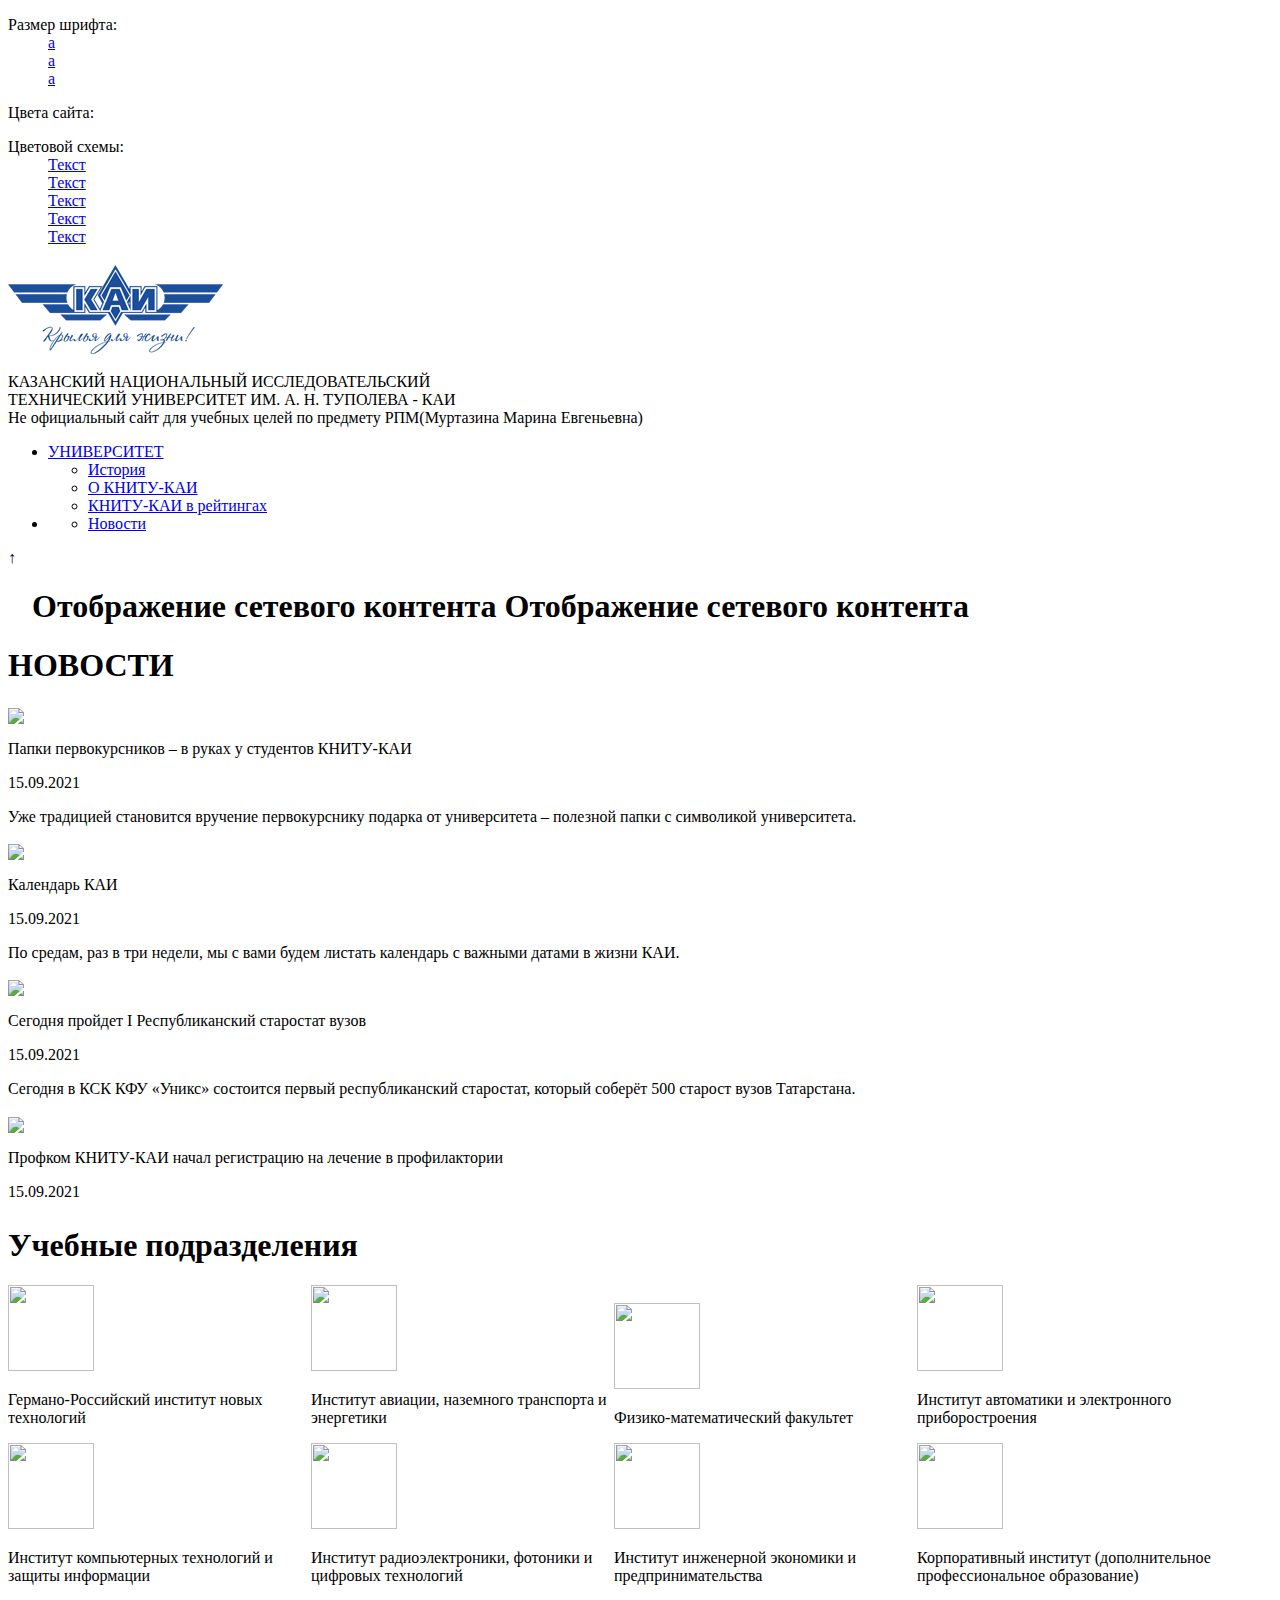
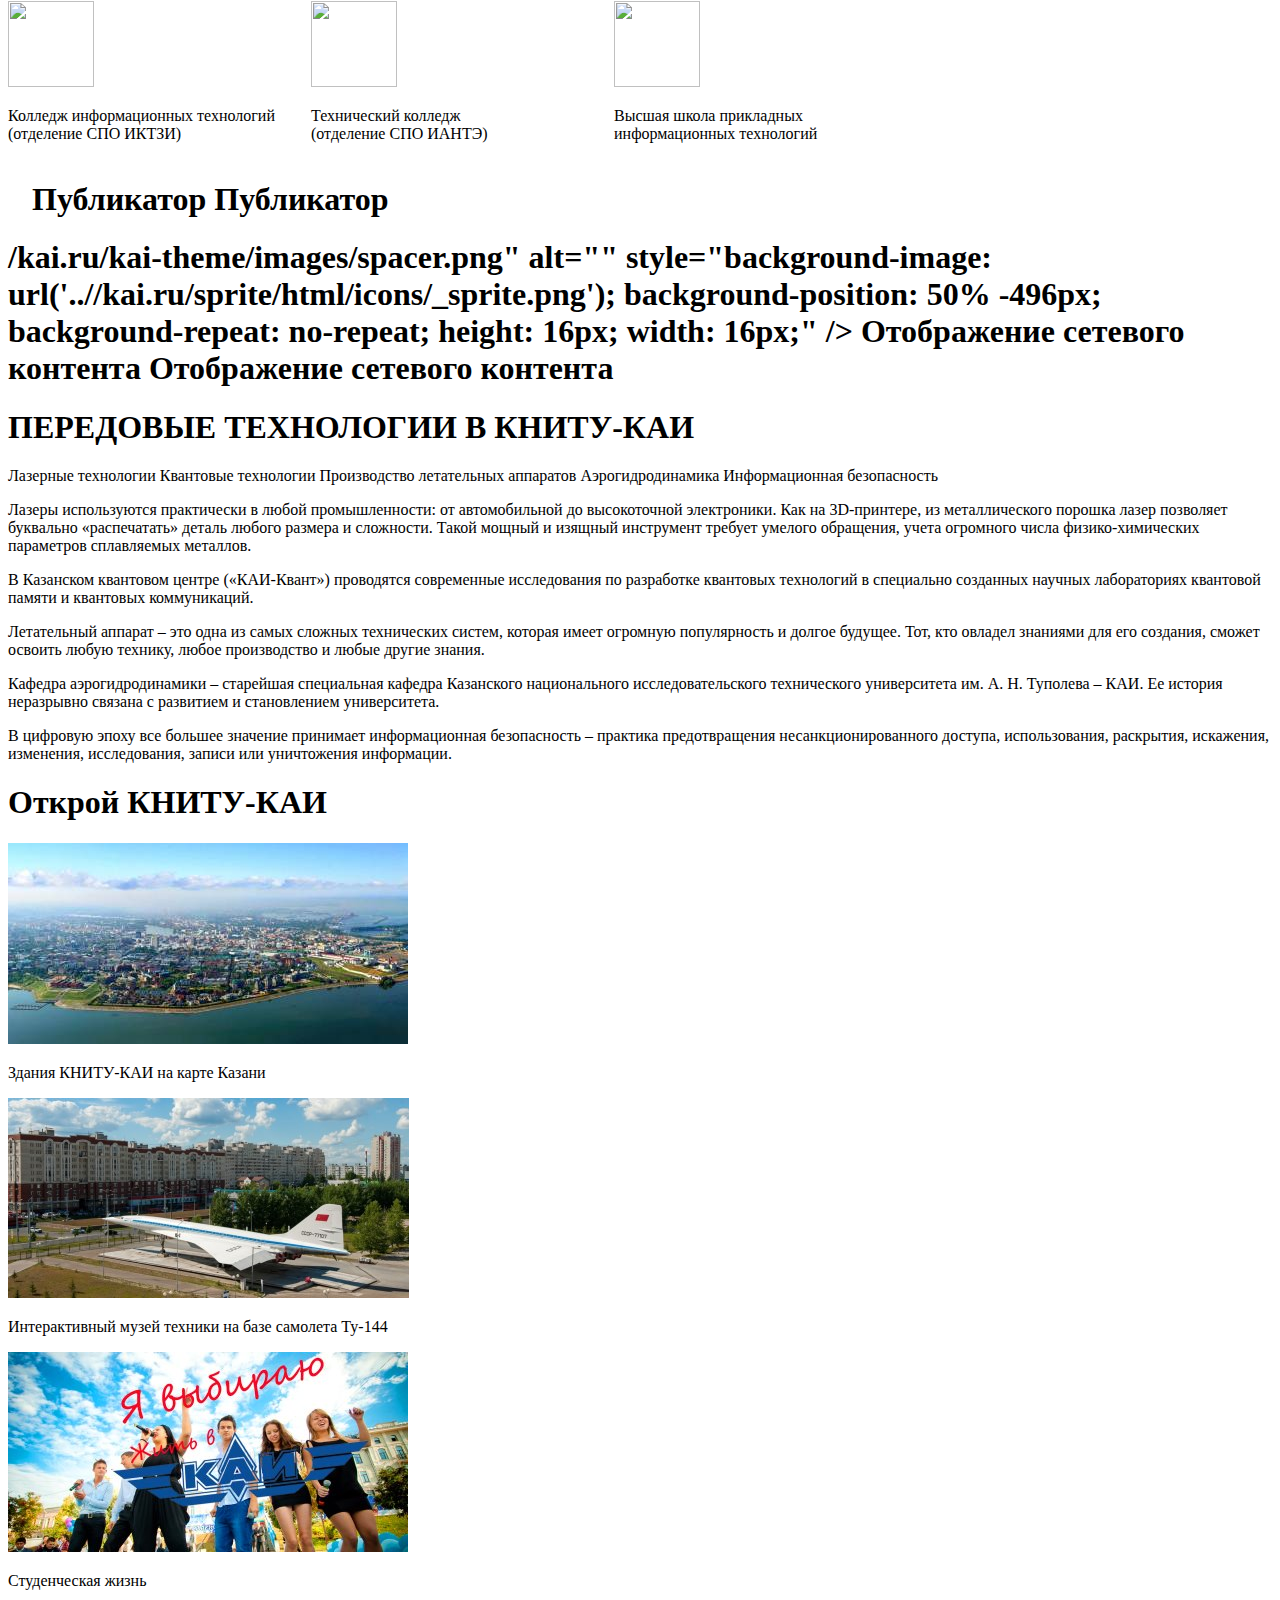
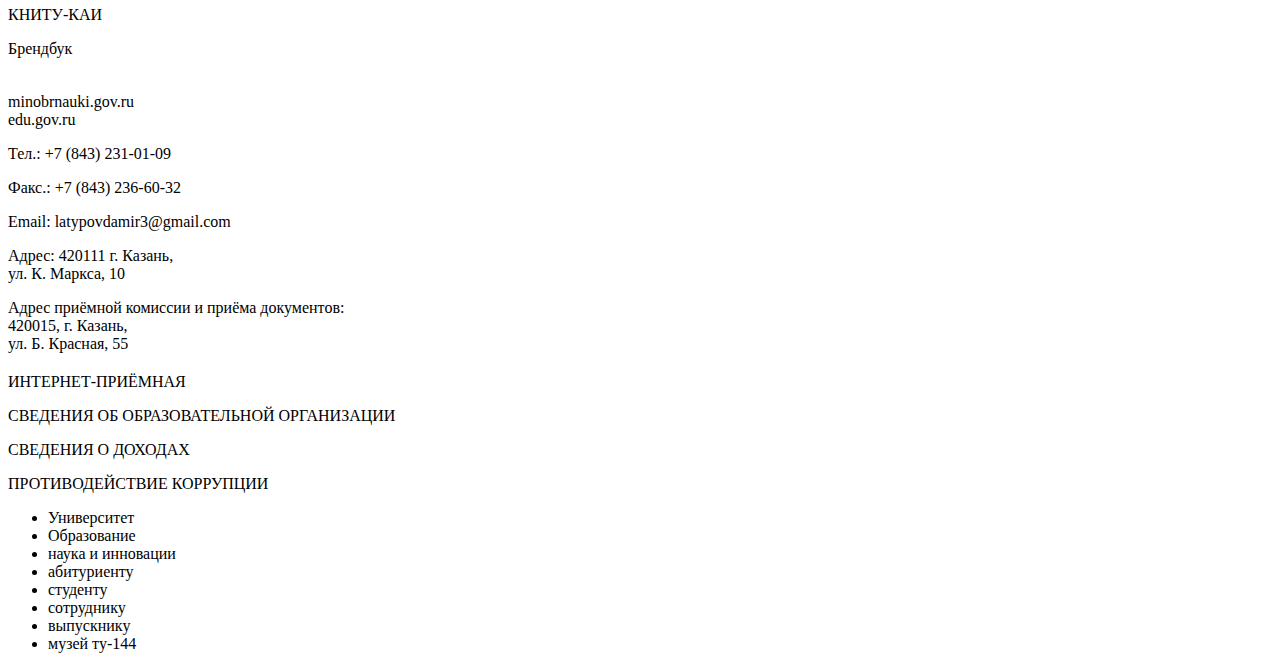
==== index.html @ 4660df7e "Add files via upload" ====
<!DOCTYPE html>

<html class="aui ltr" dir="ltr" lang="ru-RU">

<head>
<!-- Global site tag (gtag.js) - Google Analytics -->

<meta content="text/html; charset=UTF-8" http-equiv="content-type" />
<link href="../kai.ru/kai-theme/images/favicon.ico" rel="Shortcut Icon" />

	<link href="https&#x3a;&#x2f;&#x2f;kai&#x2e;ru" rel="canonical" />
<link class="lfr-css-file" href="https&#x3a;&#x2f;&#x2f;kai&#x2e;ru&#x2f;kai-theme&#x2f;css&#x2f;aui&#x2e;css&#x3f;browserId&#x3d;other&#x26;themeId&#x3d;kaitheme_WAR_kaitheme&#x26;minifierType&#x3d;css&#x26;languageId&#x3d;ru_RU&#x26;b&#x3d;6202&#x26;t&#x3d;1631307236000" rel="stylesheet" type="text/css" />
<script type="text/javascript">
	// <![CDATA[
		var Liferay = {
			Browser: {
				acceptsGzip: function() {
					return false;
				},
				getMajorVersion: function() {
					return 0.0;
				},
				getRevision: function() {
					return "";
				},
				getVersion: function() {
					return "";
				},
				isAir: function() {
					return false;
				},
				isChrome: function() {
					return false;
				},
				isFirefox: function() {
					return false;
				},
				isGecko: function() {
					return false;
				},
				isIe: function() {
					return false;
				},
				isIphone: function() {
					return false;
				},
				isLinux: function() {
					return false;
				},
				isMac: function() {
					return false;
				},
				isMobile: function() {
					return false;
				},
				isMozilla: function() {
					return false;
				},
				isOpera: function() {
					return false;
				},
				isRtf: function() {
					return false;
				},
				isSafari: function() {
					return false;
				},
				isSun: function() {
					return false;
				},
				isWap: function() {
					return false;
				},
				isWapXhtml: function() {
					return false;
				},
				isWebKit: function() {
					return false;
				},
				isWindows: function() {
					return false;
				},
				isWml: function() {
					return false;
				}
			},

			Data: {
				NAV_SELECTOR: '#navigation',

				isCustomizationView: function() {
					return false;
				},

				notices: 
				[null]
			},

			ThemeDisplay: {
				
					getLayoutId: function() {
						return "801";
					},
					getLayoutURL: function() {
						return "..//kai.ru/main";
					},
					getParentLayoutId: function() {
						return "0";
					},
					isPrivateLayout: function() {
						return "false";
					},
					isVirtualLayout: function() {
						return false;
					},
				

				getBCP47LanguageId: function() {
					return "ru-RU";
				},
				getCDNBaseURL: function() {
					return "..//kai.ru";
				},
				getCDNDynamicResourcesHost: function() {
					return "";
				},
				getCDNHost: function() {
					return "";
				},
				getCompanyId: function() {
					return "10154";
				},
				getCompanyGroupId: function() {
					return "10194";
				},
				getDefaultLanguageId: function() {
					return "ru_RU";
				},
				getDoAsUserIdEncoded: function() {
					return "";
				},
				getLanguageId: function() {
					return "ru_RU";
				},
				getParentGroupId: function() {
					return "10181";
				},
				getPathContext: function() {
					return "";
				},
				getPathImage: function() {
					return "/image";
				},
				getPathJavaScript: function() {
					return "./html/js";
				},
				getPathMain: function() {
					return "/c";
				},
				getPathThemeImages: function() {
					return "..//kai.ru/kai-theme/images";
				},
				getPathThemeRoot: function() {
					return "/kai-theme";
				},
				getPlid: function() {
					return "11811102";
				},
				getPortalURL: function() {
					return "..//kai.ru";
				},
				getPortletSetupShowBordersDefault: function() {
					return true;
				},
				getScopeGroupId: function() {
					return "10181";
				},
				getScopeGroupIdOrLiveGroupId: function() {
					return "10181";
				},
				getSessionId: function() {
					
						
						
							return "";
						
					
				},
				getSiteGroupId: function() {
					return "10181";
				},
				getURLControlPanel: function() {
					return "/group/control_panel?refererPlid=11811102";
				},
				getURLHome: function() {
					return "https\x3a\x2f\x2fkai\x2eru\x2fweb\x2fguest";
				},
				getUserId: function() {
					return "10158";
				},
				getUserName: function() {
					
						
						
							return "";
						
					
				},
				isAddSessionIdToURL: function() {
					return false;
				},
				isFreeformLayout: function() {
					return false;
				},
				isImpersonated: function() {
					return false;
				},
				isSignedIn: function() {
					return false;
				},
				isStateExclusive: function() {
					return false;
				},
				isStateMaximized: function() {
					return false;
				},
				isStatePopUp: function() {
					return false;
				}
			},

			PropsValues: {
				NTLM_AUTH_ENABLED: false
			}
		};

		var themeDisplay = Liferay.ThemeDisplay;

		

		Liferay.AUI = {
			getAvailableLangPath: function() {
				return 'available_languages.jsp?browserId=other&themeId=kaitheme_WAR_kaitheme&colorSchemeId=01&languageId=ru_RU&b=6202&t=1631603010000';
			},
			getCombine: function() {
				return false;
			},
			getComboPath: function() {
				return '/combo/?browserId=other&minifierType=&languageId=ru_RU&b=6202&t=1631603010000&';
			},
			getFilter: function() {
				
					
					
					
						return 'raw';
					
				
			},
			getJavaScriptRootPath: function() {
				return '/html/js';
			},
			getLangPath: function() {
				return 'aui_lang.jsp?browserId=other&themeId=kaitheme_WAR_kaitheme&colorSchemeId=01&languageId=ru_RU&b=6202&t=1631603010000';
			}
		};

		Liferay.authToken = '5hkIaUP6';

		

		Liferay.currentURL = '\x2f';
		Liferay.currentURLEncoded = '%2F';
	// ]]>
</script>
			

<link class="lfr-css-file" href="https&#x3a;&#x2f;&#x2f;kai&#x2e;ru&#x2f;kai-theme&#x2f;css&#x2f;main&#x2e;css&#x3f;browserId&#x3d;other&#x26;themeId&#x3d;kaitheme_WAR_kaitheme&#x26;minifierType&#x3d;css&#x26;languageId&#x3d;ru_RU&#x26;b&#x3d;6202&#x26;t&#x3d;1631307236000" rel="stylesheet" type="text/css" />
	<style type="text/css">

	</style>
    <meta charset="utf-8">
    <meta name="facebook-domain-verification" content="wwxhysgvvn9q18tg26i5ix8xrv9yka" />
    <meta name="yandex-verification" content="638ec236ef417010" />
    <meta name="google-site-verification" content="y6UAZgZAFgYx8FZP9DuVblg4UefYY6yGUAydDRyE41s" />
    <title>КАЗАНСКИЙ НАЦИОНАЛЬНЫЙ ИССЛЕДОВАТЕЛЬСКИЙ&nbsp;ТЕХНИЧЕСКИЙ УНИВЕРСИТЕТ ИМ. А. Н. ТУПОЛЕВА - КАИ</title>
    <meta http-equiv="X-UA-Compatible" content="IE=edge,chrome=1">
    <meta name="viewport" content="width=device-width,initial-scale=1">
    <meta property="og:image" content="..//kai.ru/kai-theme/img/logo.png" />
    <link rel="stylesheet" href="..//kai.ru/kai-theme/css/normalize.css"/>
    <link rel="stylesheet" href="..//kai.ru/kai-theme/css/fonts/fonts.css"/>
    <link rel="stylesheet" href="..//kai.ru/kai-theme/css/slick/slick.css"/>
    <!--link rel="stylesheet" href="..//kai.ru/kai-theme/css/stacktable.css"/-->
    <link rel="stylesheet" href="..//kai.ru/kai-theme/css/styles.css"/>
    <link rel="stylesheet" href="..//kai.ru/kai-theme/css/responsive.css"/>
    <link rel="stylesheet" href="..//kai.ru/kai-theme/css/large_view.css"/>
    <link rel="stylesheet" href="..//kai.ru/kai-theme/css/jquery-ui.css">
    <link rel="stylesheet" href="..//kai.ru/kai-theme/css/jquery.dataTables.min.css">
    <link rel="stylesheet" href="..//kai.ru/kai-theme/css/responsive.dataTables.min.css">

    <script type='text/javascript' src='..//kai.ru/kai-theme/js/libs/fastclick.js'></script>
    <script type='text/javascript' src='..//kai.ru/kai-theme/js/player/jwplayer.js'></script>
    <script type="text/javascript" src="..//kai.ru/kai-theme/js/libs/jquery-1.11.3.min.js"></script>
    <script type="text/javascript" src="..//kai.ru/kai-theme/js/libs/jquery.maskedinput.min.js"></script>
    <script type="text/javascript" src="..//kai.ru/kai-theme/js/libs/slick.min.js"></script>
    <script type="text/javascript" src="..//kai.ru/kai-theme/js/libs/selectableMenu.js"></script>
    <!--script type="text/javascript" src="..//kai.ru/kai-theme/js/libs/stacktable.js"></script-->
    <script type="text/javascript" src="..//kai.ru/kai-theme/js/app.js"></script>
    <script type="text/javascript" src="..//kai.ru/kai-theme/js/jquery-ui.min.js"></script>
    <script type="text/javascript" src="..//kai.ru/kai-theme/js/i18n/datepicker-ru.js"></script>
    <script type="text/javascript" src="..//kai.ru/kai-theme/js/libs/jquery.dataTables.min.js"></script>
    <script type="text/javascript" src="..//kai.ru/kai-theme/js/libs/dataTables.responsive.min.js"></script>
    <script src="..//kai.ru/kai-theme/js/playerjs.js" type="text/javascript"></script>
    <script type="text/javascript">var screenName = "10158";</script>
</head>
<body class="normal_view guest-user">
<div id="page_wrapper" class="page_wrapper">
    <header>
        <div class="access-box" id="access-box">
            <dl class="a-fontsize">
                <dt>Размер шрифта:</dt>
                <dd><a href="#" rel="fontsize-small" class="a-fontsize-small">a</a></dd>
                <dd><a href="#" rel="fontsize-normal" class="a-fontsize-normal">a</a></dd>
                <dd><a href="#" rel="fontsize-big" class="a-fontsize-big">a</a></dd>
            </dl>
            <dl class="a-colors">
                <dt>Цвета сайта:</dt>
                <dd><a href="#" rel="color1" class="a-color1"></a></dd>
                <dd><a href="#" rel="color2" class="a-color2"></a></dd>
                <dd><a href="#" rel="color3" class="a-color3"></a></dd>
            </dl>
            <dl class="a-colors variant">
                <dt>Цветовой схемы:</dt>
                <dd><a href="#" rel="color1" class="a-color1">Текст</a></dd>
                <dd><a href="#" rel="color4" class="a-color4">Текст</a></dd>
                <dd><a href="#" rel="color2" class="a-color2">Текст</a></dd>
                <dd><a href="#" rel="color3" class="a-color3">Текст</a></dd>
                <dd><a href="#" rel="color5" class="a-color5">Текст</a></dd>
            </dl>
        </div>
        <div class="section">
            <div class="relative">
                <a href="#" class="menu_btn" id="menu_btn">
                    <i></i>
                    <i></i>
                    <i></i>
                </a>

                <div class="infos">
                    <div class="box cf">
                        <a class="logo_box">
                                                        <div class="logo_rus" style="display: block; margin: 7px 0 10px 0; background: url('./kai-theme/img/logo_rus.png') 0 0 no-repeat; height: 95px; width: 215px; background-size: contain;" href="/" title="Казанский национальный исследовательский технический университет им. А. Н. Туполева — КАИ"></div>
                                <!--<p>КРЫЛЬЯ ДЛЯ ЖИЗНИ</p>-->
                                                    </a>
                        <div class="cf tablet-visible"></div>

                        <p class="slogan" title="КАЗАНСКИЙ НАЦИОНАЛЬНЫЙ ИССЛЕДОВАТЕЛЬСКИЙ ТЕХНИЧЕСКИЙ УНИВЕРСИТЕТ ИМ. А. Н. ТУПОЛЕВА - КАИ">
                            КАЗАНСКИЙ НАЦИОНАЛЬНЫЙ ИССЛЕДОВАТЕЛЬСКИЙ<br/>
                            ТЕХНИЧЕСКИЙ УНИВЕРСИТЕТ ИМ. А. Н. ТУПОЛЕВА - КАИ<br/>
                            <span class="note">Не официальный сайт для учебных целей по предмету РПМ(Муртазина Марина Евгеньевна)</span>
                        </p>

                        <div class="right-part">
                            <div class="cf user_links">
                                <div class="week_parity" style="background: #2d56ab; color: #fff; text-decoration: none; text-align: center; font-size: 10px; padding-left: 5px; padding-right: 5px; margin-left: 5px; margin-right: 5px; line-height: 20px; position: relative; float: left; horiz-align: left;">
                                    <span id="weekParity"></span>
                                </div>

                            </div>
                            <div class="box_links">
                                <div class="socials">
                                  <a href="https://t.me/damir_bay03" target="_blank" class="telegram" title="Telegram"></a>
                                  <a href="https://www.instagram.com/pro__kachka/" target="_blank" class="icons" title="Instagram"><i class="icon-instagram"></i></a>
                                  <a href="https://vk.com/fartuvam" target="_blank" class="icons" title="ВКонтакте"><i class="icon-vk"></i></a>
                                </div>
                             <div class="search_box">
                             </div>
                            </div>


                        </div>
                   <!-- </div>-->

                </div>

            </div>
         </div>

                                                                            <div class="menu" id="menu" role="navigation">
  <div class="section">

    <ul aria-label="Страницы сайта" role="menubar" class="menu-list">
																														
				
								
				<li class="lfr-nav-item" id="layout_2"  role="presentation">
					<a aria-labelledby="layout_2" aria-haspopup='true' class="" href="..//kai.ru/university"  role="menuitem">
						<span>УНИВЕРСИТЕТ </span>
					</a>

											<div class="sub">
						 <div class="page_holder">
																														<ul class="child-menu" role="menu">
								
								
								<li class="lfr-nav-item"
									id="layout_6"  role="presentation">
									<a aria-labelledby="layout_6"
                                       href="..//kai.ru/university/history.html" 
									   role="menuitem">История</a>
								</li>
																							
								
								<li class="lfr-nav-item"
									id="layout_54"  role="presentation">
									<a aria-labelledby="layout_54"
                                       href="..//kai.ru/university/o-knitu-kai.html" 
									   role="menuitem">О КНИТУ-КАИ</a>
								</li>
																							
								
								<li class="lfr-nav-item"
									id="layout_760"  role="presentation">
									<a aria-labelledby="layout_760"
                                       href="..//kai.ru/knitu-kai-v-rejtingah.html" 
									   role="menuitem">КНИТУ-КАИ в рейтингах</a>
								</li>
																							
								
								
																</ul>
																					</div>
						</div>
									</li>	
				<li class="lfr-nav-item" id="layout_40"  role="presentation">

											<div class="sub">
						 <div class="page_holder">
																														<ul class="child-menu" role="menu">
								
								
								<li class="lfr-nav-item"
									id="layout_41"  role="presentation">
									<a aria-labelledby="layout_41"
                                       href="..//kai.ru/for-staff/news.html" 
									   role="menuitem">Новости</a>
								</li>
																							
								
										</ul></div>
						</div>
									</li></ul>
  </div>
</div><div class="section"> </div></header>

    <div id="content" class=" ">
              <div id="toTop" class="back_to_top_btn">↑</div>


<div class="columns-1" id="main-content" role="main">
	<div class="portlet-layout row-fluid">
		<div class="portlet-column portlet-column-only span12" id="column-1">
			<div class="portlet-dropzone portlet-column-content portlet-column-content-only" id="layout-column_column-1">
	<div class="portlet-boundary portlet-boundary_56_  portlet-static portlet-static-end portlet-journal-content " id="p_p_id_56_INSTANCE_LV9FMPzAKB0d_" >
		<span id="p_56_INSTANCE_LV9FMPzAKB0d"></span>


<section class="portlet kai-article" id="portlet_56_INSTANCE_LV9FMPzAKB0d">
	<header class="portlet-topper">
		<h1 class="portlet-title">
	
		<span class=""
			
				onmouseover="Liferay.Portal.ToolTip.show(this, 'Отображение\x20сетевого\x20контента')"
			
		><img id="rjus_column1_0" src="..//kai.ru/kai-theme/images/spacer.png"  alt="" style="background-image: url('..//kai.ru/sprite/html/icons/_sprite.png'); background-position: 50% -496px; background-repeat: no-repeat; height: 16px; width: 16px;" />
			<span class="taglib-text hide-accessible">Отображение сетевого контента</span>
		</span>
 <span class="portlet-title-text">Отображение сетевого контента</span>
		</h1>
	</header>

	<div class="portlet-content">
		
					<div class=" portlet-content-container" style="">
	<div class="portlet-body">
	<div class="journal-content-article">
							<script>
    $(document).ready(function() {
        $('#main_slider').slick({
            dots: true,
            autoplay: true,
            autoplaySpeed: 7500
        });
    });
</script>
<style>
.call-center {
    background: #ff5252;
    position: relative;
    color: #fff;
    line-height: 30px;
    text-align: center;
    font-size: 22px; padding: 10px 0 10px 0;
}
</style>
	</div>

					</div>
				
	</div>
</section>
	</div>

	<div class="portlet-boundary portlet-boundary_101_  portlet-static portlet-static-end portlet-asset-publisher " id="p_p_id_101_INSTANCE_yqU7NuaOfgdp_" >
		<span id="p_101_INSTANCE_yqU7NuaOfgdp"></span>


<section class="portlet kai-article" id="portlet_101_INSTANCE_yqU7NuaOfgdp">
	

	<div class="portlet-content">
		
					<div class=" portlet-content-container" style="">
						


	<div class="portlet-body">

<div class="subscribe-action">
	

	
</div>

				    <script>
        
        $(document).ready(function() {
            
            var next = document.getElementById('next-arr');
            var prev = document.getElementById('prev-arr');
            var mobileNext = document.getElementById('mobile-next');
            var mobilePrev = document.getElementById('mobile-prev');
            
            initializeSlick();
            
            function initializeSlick() {
                $("#news_slider").slick({
                slidesToShow: 4,
                slidesToScroll: 4,
                draggable: false,
                touchMove: false,
                infinite: false,
                nextArrow: next,
                prevArrow: prev,
                responsive: [
                    {
                        breakpoint: 1000,
                        settings: {
                            slidesToShow: 2,
                            slidesToScroll: 2,
                            arrows: true,
                            nextArrow: next,
                            prevArrow: prev
                            }
                    },
                    {
                        breakpoint: 640,
                        settings: {
                            slidesToShow: 1,
                            slidesToScroll: 1,
                            infinite: false,
                            touchMove: true,
                            arrows: true,
                            nextArrow: mobileNext,
                            prevArrow: mobilePrev
                            }
                    }
                    ]
                });
            }
        });
    </script>
    
    <style>
    .mobile-arrow {
            display: none;
        }
    .box_items .item .pic img {
        width: 100%;
        display: inline-block;
        vertical-align: middle;
    }
    #page-num {
        text-align: center; 
        position: relative; 
        bottom: 3%; 
        height: 50px;
    }
    .aui .kai-btn-block {
        min-width: 50px; 
        background: white;
        display: inline-block;
    }
    .prev-arr:hover, .next-arr:hover {
        background: #0186d2;
    }
    #btns .slick-disabled {
        background: white !important;
        color: #ccc !important;
        border-color: #ccc !important;
    }
    .aui .kai-btn-block .slick-disabled:hover {
        background: white !important;
    }
    @media (max-width: 639px) {
        #next-arr, #prev-arr {
            display: none !important;
        }
        .mobile-arrow {
            color: white;
            padding: 3px 2px 2px 2px;
            text-align: center;
            vertical-align: middle;
            display: inline-block;
            font-size: 25px;
            width: 25px;
            height: 25px;
            background: rgba(0, 0, 0, 0.4);
        }
        .box_items .slick-disabled {
            display: none !important;
        }
        #mobile-next {
          position: absolute;
          z-index: 2;
          top: 50%;
          right: 18px;
        }
        #mobile-prev {
          position: absolute;
          z-index: 2;
          top: 50%;
          left: 18px;
        }
        .box_items .item .pic img {
            width: 99%;
            position: absolute; 
            top: 0; 
            bottom: 0; 
            left: 0; 
            right: 0; 
            margin: auto; 
        }
        .normal_view .news_box .box_items {
            height: 560px !important;
        }
        .t1 {
            min-height: 100px !important;
        }
        .normal_view .box_items .item .pic {
            height: 250px !important;
        }
    }
    
    </style>
    
      <div class="news_box samples disable-user-actions">
    <div class="section" style="position: relative;">
          <div class="bar_btns">
        </div>
            <h1>НОВОСТИ</h1>
            
    
    <div class="box_items jf" style="height: 500px; overflow: hidden;">
    <button class='mobile-arrow' id='mobile-prev'>&#10094;</button>
    <button class='mobile-arrow' id='mobile-next'>&#10095;</button>
        
   
	
	<div class="list" id="news_slider">
    	            
    		    	
    			<div class="item">
    				<div class="pic">
    					    						<img src="../kai.ru/image/article@img_id=12132334&t=1631711496256.png" />
    					    				</div>
    				<div class="desc">
    					<p class="t1">
    						    						Папки первокурсников – в руках у студентов КНИТУ-КАИ
    					</p>
                    
    					<span class="date">15.09.2021</span>
                    
    					<p class="text">
    						    						Уже традицией становится вручение первокурснику подарка от университета – полезной папки с символикой университета.
    					</p>
    				</div>            
    			</div>
    		                    
    		    	
    			<div class="item" >
    				<div class="pic">
    					    						<img src="../kai.ru/image/article@img_id=12131925&t=1631697697725.png" />
    					    				</div>
    				<div class="desc">
    					<p class="t1">
    						    						Календарь КАИ
    					</p>
                    
    					<span class="date">15.09.2021</span>
                    
    					<p class="text">
    						    						По средам, раз в три недели, мы с вами будем листать календарь с важными датами в жизни КАИ.
    					</p>
    				</div>            
    			</div>
    		                    
    		    	
    			<div class="item" >
    				<div class="pic">
    					    						<img src="../kai.ru/image/article@img_id=12131841&t=1631694981794.png" />
    					    				</div>
    				<div class="desc">
    					<p class="t1">
    						    						Сегодня пройдет I Республиканский старостат вузов
    					</p>
                    
    					<span class="date">15.09.2021</span>
                    
    					<p class="text">
    						    						Сегодня в КСК КФУ «Уникс» состоится первый республиканский старостат, который соберёт 500 старост вузов Татарстана.
    					</p>
    				</div>            
    			</div>
    		                    
    		    	
    			<div class="item">
    				<div class="pic">
    					    						<img src="../kai.ru/image/article@img_id=12131754&t=1631694498403.png" />
    					    				</div>
    				<div class="desc">
    					<p class="t1">
    						    						Профком КНИТУ-КАИ начал регистрацию на лечение в профилактории
    					</p>
                    
    					<span class="date">15.09.2021</span>
                    
    					<p class="text">
    						    						В связи с эпидемиологической ситуацией в каждый заезд могут зарегистрироваться до 65 человек.
    					</p>
    				</div>            
    			</div>
    		                    
    		                </div>
    </div>
    
    
    </div>
 </div> 

	</div>

					</div>
				
	</div>
</section>
	</div>

	<div class="portlet-boundary portlet-boundary_56_  portlet-static portlet-static-end portlet-journal-content " id="p_p_id_56_INSTANCE_jUqCnGN0VQx5_" >
		<span id="p_56_INSTANCE_jUqCnGN0VQx5"></span>

<section class="portlet kai-article" id="portlet_56_INSTANCE_jUqCnGN0VQx5">
	

	<div class="portlet-content">
		
					<div class=" portlet-content-container" style="">
						


	<div class="portlet-body">
						
						
						<div class="journal-content-article">
							<script>
    $(document).ready(function() {

        $('#institute_slider').on('init', function(e, slick){
         if (slick.$slides.filter('.slick-active').length == slick.$slides.length){
            $('.inst-slide.next, .inst-slide.prev').hide();
         }
         else{
            $('.inst-slide.next, .inst-slide.prev').show();
         }
        });
        
        $('#institute_slider').slick({
            dots: false,
            touchMove: false,
            autoplay: true,
            infinite: true,
            slidesToShow:8,
            slidesToScroll:1,
            prevArrow: $('#inst-prev-btn'),
            nextArrow: $('#inst-next-btn'),
            responsive: [
                {
                  breakpoint: 1900,
                  settings: {
                    slidesToShow: 6
                  }
                },
                {
                  breakpoint: 1600,
                  settings: {
            
                    slidesToShow: 5
                  }
                },
                {
                  breakpoint: 1000,
                  settings: {
               
                    slidesToShow: 3
                  }
                },
                {
                  breakpoint: 640,
                  settings: {
                    centerMode: false,
                    slidesToShow: 1
                  }
                }
                
            ]
        });
    });
</script>

<div class="institutes_slider_box institutes_box cf disable-user-actions">
    <div class="section-wide slider_box">
        <h1>Учебные подразделения</h1>
        <div class="list" id="institute_slider">
                                    <div class="item" style="display: inline-block; width: 299px;">
                        <a>
                            <div class="pic">
                                <img src="../kai.ru/image/article@img_id=12005486&t=1620820465866" style="width: 86px; height: 86px;" />
                            </div>
                            <div class="desc">
                                <p>Германо-Российский институт новых технологий</p>
                            </div>
                        </a>
                    </div>
                                    <div class="item" style="display: inline-block; width: 299px;">
                        <a >
                            <div class="pic">
                                <img src="../kai.ru/image/article@img_id=12005488&t=1620820465959" style="width: 86px; height: 86px;" />
                            </div>
                            <div class="desc">
                                <p>Институт авиации, наземного транспорта и энергетики</p>
                            </div>
                        </a>
                    </div>
                                    <div class="item" style="display: inline-block; width: 299px;">
                        <a >
                            <div class="pic">
                                <img src="../kai.ru/image/article@img_id=12005490&t=1620820466071" style="width: 86px; height: 86px;" />
                            </div>
                            <div class="desc">
                                <p>Физико-математический факультет</p>
                            </div>
                        </a>
                    </div>
                                    <div class="item" style="display: inline-block; width: 299px;">
                        <a>
                            <div class="pic">
                                <img src="../kai.ru/image/article@img_id=12005492&t=1620820466214" style="width: 86px; height: 86px;" />
                            </div>
                            <div class="desc">
                                <p>Институт автоматики и электронного приборостроения</p>
                            </div>
                        </a>
                    </div>
                                    <div class="item" style="display: inline-block; width: 299px;">
                        <a>
                            <div class="pic">
                                <img src="../kai.ru/image/article@img_id=12005494&t=1620820466299" style="width: 86px; height: 86px;" />
                            </div>
                            <div class="desc">
                                <p>Институт компьютерных технологий и защиты информации</p>
                            </div>
                        </a>
                    </div>
                                    <div class="item" style="display: inline-block; width: 299px;">
                        <a>
                            <div class="pic">
                                <img src="../kai.ru/image/article@img_id=12005496&t=1620820466377" style="width: 86px; height: 86px;" />
                            </div>
                            <div class="desc">
                                <p>Институт радиоэлектроники, фотоники и цифровых технологий</p>
                            </div>
                        </a>
                    </div>
                                    <div class="item" style="display: inline-block; width: 299px;">
                        <a>
                            <div class="pic">
                                <img src="../kai.ru/image/article@img_id=12005498&t=1620820466454" style="width: 86px; height: 86px;" />
                            </div>
                            <div class="desc">
                                <p>Институт инженерной экономики и предпринимательства</p>
                            </div>
                        </a>
                    </div>
                                    <div class="item" style="display: inline-block; width: 299px;">
                        <a >
                            <div class="pic">
                                <img src="../kai.ru/image/article@img_id=12005500&t=1620820466542" style="width: 86px; height: 86px;" />
                            </div>
                            <div class="desc">
                                <p>Корпоративный институт (дополнительное профессиональное образование)</p>
                            </div>
                        </a>
                    </div>
                                    <div class="item" style="display: inline-block; width: 299px;">
                        <a >
                            <div class="pic">
                                <img src="../kai.ru/image/article@img_id=12005502&t=1620820466645" style="width: 86px; height: 86px;" />
                            </div>
                            <div class="desc">
                                <p>Колледж информационных технологий<br/>(отделение СПО ИКТЗИ)</p>
                            </div>
                        </a>
                    </div>
                                    <div class="item" style="display: inline-block; width: 299px;">
                        <a >
                            <div class="pic">
                                <img src="../kai.ru/image/article@img_id=12005505&t=1620820470486" style="width: 86px; height: 86px;" />
                            </div>
                            <div class="desc">
                                <p>Технический колледж<br/>(отделение СПО ИАНТЭ)</p>
                            </div>
                        </a>
                    </div>
                                    <div class="item" style="display: inline-block; width: 299px;">
                        <a">
                            <div class="pic">
                                <img src="../kai.ru/image/article@img_id=12005508&t=1620820470521" style="width: 86px; height: 86px;" />
                            </div>
                            <div class="desc">
                                <p>Высшая школа прикладных<br/> информационных технологий</p>
                            </div>
                        </a>
                    </div>
                        </div>
    </div>
    
</div>
						</div>
	
		<div class="entry-links">

		</div>

	</div>

					</div>
				
	</div>
</section>
			
	</div>
	<div class="portlet-boundary portlet-boundary_101_  portlet-static portlet-static-end portlet-asset-publisher " id="p_p_id_101_INSTANCE_eDkq80YxDtdq_" >
		<span id="p_101_INSTANCE_eDkq80YxDtdq"></span>
<section class="portlet kai-article" id="portlet_101_INSTANCE_eDkq80YxDtdq">
	<header class="portlet-topper">
		<h1 class="portlet-title">

		<span class="" onmouseover="Liferay.Portal.ToolTip.show(this, 'Публикатор')">
							<img id="etlj_column1_3" src="..//kai.ru/kai-theme/images/spacer.png"  alt="" style="background-image: url('..//kai.ru/sprite/html/icons/_sprite.png'); background-position: 50% -112px; background-repeat: no-repeat; height: 16px; width: 16px;" />
			<span class="taglib-text hide-accessible">Публикатор</span>
		</span>
 <span class="portlet-title-text">Публикатор</span>
		</h1>

		<menu class="portlet-topper-toolbar" id="portlet-topper-toolbar_101_INSTANCE_eDkq80YxDtdq" type="toolbar">
							


					</menu>
	</header>

	<div class="portlet-content">
		
					<div class=" portlet-content-container" style="">
						


	<div class="portlet-body">

<div class="subscribe-action">
	

	
</div>


<script>
    $(document).ready(function() {

        $('#events_slider_2').slick({
            slidesToShow: 4,
            draggable: false,
            touchMove: false,
            // variableWidth: true,
            infinite: false,
            //speed: 0,
            appendArrows: '#events_nav_2',
            responsive: [
                {
                    breakpoint: 1000,
                    settings: {
                        slidesToShow: 2
                    }
                },
                {
                    breakpoint: 640,
                    settings: {
                        slidesToShow: 1
                    }
                }

            ]
        });
    });
</script>

<style>
    @media (max-width: 639px) {
        .normal_view .section .bar_btns {
            top: 8px;
        }
    }
</style>
<script type="text/javascript">
    $(document).ready(function() {

        var slider = $('#events_slider_2');

        var locale = $('#locale').val();

        var eventCount = $('#eventCount').val();
        var lastEvent = $('#eventLast').val();

        var lastSlide = 0;

        if (eventCount > 4) {
            slider.slick('slickNext');
        }

        slider.on('beforeChange', function(event, slick, currentSlide, nextSlide){

        });

        slider.on('afterChange', function(event, slick, currentSlide){
            update();
            if (currentSlide == 0 && lastEvent < eventCount - 1) {
                next();
            }

            //if (currentSlide > lastSlide && lastEvent < eventCount && currentSlide + 4 > lastEvent) {
            //  next();
            //}
            lastSlide = currentSlide;
        });

        function update() {

            var startMonth = 0;
            var endMonth = 0;

            var startYear = 0;
            var endYear = 0;

            var i = 0;
            slider.find('.slick-active').each(function(){
                var me = $(this);
                var val = me.find('.date').first().html().trim();
                val = val.substring(0, val.indexOf(' '));
                var parts = val.split('.');
                endMonth = parts[1];
                endYear = parts[2];
                if (i == 0) {
                    startMonth = endMonth;
                    startYear = endYear;
                }

                i++;
            });

            if (startMonth == endMonth && startYear == endYear) {
                $('#events_nav_2').find('.date').first().html(replaceMonth(startMonth) + ' ' + startYear);
            } else {
                $('#events_nav_2').find('.date').first().html(replaceMonth(startMonth) + ' ' + startYear + ' - ' + replaceMonth(endMonth) + ' ' + endYear);
            }
        }

        function replaceMonth(month) {
            if (locale == 'ru_RU') {
                switch(month){
                    case '01': return 'Январь';
                    case '02': return 'Февраль';
                    case '03': return 'Март';
                    case '04': return 'Апрель';
                    case '05': return 'Май';
                    case '06': return 'Июнь';
                    case '07': return 'Июль';
                    case '08': return 'Август';
                    case '09': return 'Сентябрь';
                    case '10': return 'Октябрь';
                    case '11': return 'Ноябрь';
                    case '12': return 'Декабрь';
                    default: return 'Январь';
                }
            } else {
                switch(month){
                    case '01': return 'January';
                    case '02': return 'February';
                    case '03': return 'March';
                    case '04': return 'April';
                    case '05': return 'May';
                    case '06': return 'June';
                    case '07': return 'July';
                    case '08': return 'August';
                    case '09': return 'September';
                    case '10': return 'October';
                    case '11': return 'November';
                    case '12': return 'December';
                    default: return 'January';
                }
            }
        }

    });
</script>

	</div>
					</div>
				
	</div>
</section>
	</div>

	<div class="portlet-boundary portlet-boundary_56_  portlet-static portlet-static-end portlet-journal-content " id="p_p_id_56_INSTANCE_DXP8E08yQlWA_" >
		<span id="p_56_INSTANCE_DXP8E08yQlWA"></span>
<section class="portlet kai-article" id="portlet_56_INSTANCE_DXP8E08yQlWA">
	<header class="portlet-topper">
		<h1 class="portlet-title">
		<span class=""
			
				onmouseover="Liferay.Portal.ToolTip.show(this, 'Отображение\x20сетевого\x20контента')"
			
		>/kai.ru/kai-theme/images/spacer.png"  alt="" style="background-image: url('..//kai.ru/sprite/html/icons/_sprite.png'); background-position: 50% -496px; background-repeat: no-repeat; height: 16px; width: 16px;" />
			<span class="taglib-text hide-accessible">Отображение сетевого контента</span>
		</span>
 <span class="portlet-title-text">Отображение сетевого контента</span>
		</h1>
	</header>

	<div class="portlet-content">
		
					<div class=" portlet-content-container" style="">
						


	<div class="portlet-body">




						

						<!-- inline-editing-hook: ADDED INLINE EDITING -->
						
						
						<div class="journal-content-article">
							<style>
@media (max-width: 639px) {
  .normal_view .research_box .tab_items .nav a {
        display: block;
        }
}
</style>

<div class="research_box disable-user-actions">
    <h1>ПЕРЕДОВЫЕ ТЕХНОЛОГИИ В КНИТУ-КАИ</h1>
    <div class="tab_items">
        <div class="section">
            <div class="nav">
                                                                            <a class="active">Лазерные технологии</a>
                                                        <a class="">Квантовые технологии</a>
                                                        <a class="">Производство летательных аппаратов</a>
                                                        <a class="">Аэрогидродинамика</a>
                                                        <a class="">Информационная безопасность</a>
                            </div>
            <div class="tabs">
        	                                                    	        <a class="item active" style='background-image: url("./image/article@img_id=10349291&t=1539768262361")'>
                    <div class="desc">
                        <p>Лазеры используются практически в любой промышленности: от автомобильной до высокоточной электроники. Как на 3D-принтере, из металлического порошка лазер позволяет буквально «распечатать» деталь любого размера и сложности. Такой мощный и изящный инструмент требует умелого обращения, учета огромного числа физико-химических параметров сплавляемых металлов.</p>
                    </div>
                </a>
        	                            	        <a class="item"style='background-image: url("./image/article@img_id=10349293&t=1539768263354")'>
                    <div class="desc">
                        <p>В Казанском квантовом центре («КАИ-Квант») проводятся современные исследования по разработке квантовых технологий в специально созданных научных лабораториях квантовой памяти и квантовых коммуникаций.</p>
                    </div>
                </a>
        	                            	        <a class="item"style='background-image: url("./image/article@img_id=10349295&t=1539768274651")'>
                    <div class="desc">
                        <p>Летательный аппарат – это одна из самых сложных технических систем, которая имеет огромную популярность и долгое будущее. Тот, кто овладел знаниями для его создания, сможет освоить любую технику, любое производство и любые другие знания.</p>
                    </div>
                </a>
        	                            	        <a class="item"style='background-image: url("./image/article@img_id=10349298&t=1539768274832")'>
                    <div class="desc">
                        <p>Кафедра аэрогидродинамики – старейшая специальная кафедра Казанского национального исследовательского технического университета им. А. Н. Туполева – КАИ. Ее история неразрывно связана с развитием и становлением университета.</p>
                    </div>
                </a>
        	                            	        <a class="item" style='background-image: url("./image/article@img_id=10349301&t=1539768274946")'>
                    <div class="desc">
                        <p>В цифровую эпоху все большее значение принимает информационная безопасность – практика предотвращения несанкционированного доступа, использования, раскрытия, искажения, изменения, исследования, записи или уничтожения информации.</p>
                    </div>
                </a>
        	    	</div>
    </div>
</div>
						</div>
		<div class="entry-links">
		</div>

	</div>

					</div>
				
	</div>
</section>
	</div>
	<div class="portlet-boundary portlet-boundary_56_  portlet-static portlet-static-end portlet-journal-content " id="p_p_id_56_INSTANCE_GL0OKPwnnb67_" >
		
<section class="portlet kai-article" id="portlet_56_INSTANCE_GL0OKPwnnb67">

	<div class="portlet-content">
		
					<div class=" portlet-content-container" style="">
						


	<div class="portlet-body">



						
						<div class="journal-content-article">
							<div class="welcome_box disable-user-actions">
    <div class="section">
        <h1>Открой КНИТУ-КАИ</h1>
        <div class="list jf">
        	        	    <a class="item">
            	    <div class="pic">
            		    <img alt="Изображение" src="./image/article@img_id=10644664&t=1561549634099" />
        		    </div>
                    <div class="desc">
                        <p class="t1">Здания КНИТУ-КАИ на карте Казани</p>
                    </div>
                </a>
        	        	    <a class="item">
            	    <div class="pic">
            		    <img alt="Изображение" src="./image/article@img_id=10644666&t=1561549634245" />
        		    </div>
                    <div class="desc">
                        <p class="t1">Интерактивный музей техники на базе самолета Ту-144</p>
                    </div>
                </a>
        	        	    <a class="item">
            	    <div class="pic">
            		    <img alt="Изображение" src="./image/article@img_id=10644668&t=1561549634903" />
        		    </div>
                    <div class="desc">
                        <p class="t1">Студенческая жизнь</p>
                    </div>
                </a>
        	    	</div>
    </div>
</div>
						</div>

	
		<div class="entry-links">
		</div>
	</div>

					</div>
				
	</div>
</section>
	
	</div>
</div>
		</div>
	</div>
</div>


	<div class="portlet-boundary portlet-boundary_8_WAR_soportlet_  portlet-static portlet-static-end so-portlet-user-bar " id="p_p_id_8_WAR_soportlet_" >
		<span id="p_8_WAR_soportlet"></span>

		
	</div>

	<div class="portlet-boundary portlet-boundary_1_WAR_chatportlet_  portlet-static portlet-static-end chat-portlet " id="p_p_id_1_WAR_chatportlet_" >
		<span id="p_1_WAR_chatportlet"></span>
	</div>
<form action="#" id="hrefFm" method="post" name="hrefFm">
	<span></span>
</form>
              </div>

    <div class="page_buffer"></div>
</div>

<div>
	<div class="portlet-boundary portlet-boundary_groupsAssigner_WAR_groupsAssigner10_  portlet-static portlet-static-end  " id="p_p_id_groupsAssigner_WAR_groupsAssigner10_" >
	
		</h1>
	</header>
</section>	</div>

</div>

<footer>
      <div class="section">
          <div class="box first-box">
              <div class="logo_holder" title="КАЗАНСКИЙ НАЦИОНАЛЬНЫЙ ИССЛЕДОВАТЕЛЬСКИЙ ТЕХНИЧЕСКИЙ УНИВЕРСИТЕТ ИМ. А. Н. ТУПОЛЕВА - КАИ">
                  <a class="logo"></a>
                  <p class="slogan"><a >КНИТУ-КАИ</a></p>
                  <p><a >Брендбук</a></p>
              </div>
              
              <div style="margin-top:35px;">
              <a target="_blank">minobrnauki.gov.ru</a>
              <br />
			  <a target="_blank">edu.gov.ru</a>
			  </div>
          </div>
          <div class="box contact_box">
            <div class="contact-item">
                <p>Тел.: +7 (843) 231-01-09</p>
                <p>Факс.: +7 (843) 236-60-32</p>
                <p>Email: <a >latypovdamir3@gmail.com</a></p>
            </div>
            <div class="contact-item">
                <p>Адрес: 420111 г. Казань,<br>
                   ул. К. Маркса, 10</p>
            </div>
            <div class="contact-item">
                <p>Адрес приёмной комиссии и приёма документов:<br>
                   420015, г. Казань,<br>
                   ул. Б. Красная, 55</p>
            </div>
          </div>
          <div class="box search-box">
                                                                                                                                                 

             <div class="socials">
                                  <a href="https://t.me/damir_bay03" target="_blank" class="tg" title="Telegram"></a>
                                  <a href="https://www.instagram.com/pro__kachka/" target="_blank" class="in" title="Instagram"></a>
                                  <a href="https://vk.com/fartuvam" target="_blank" class="vk" title="ВКонтакте"></a>
                                </div>
             <div class="dop-info" style="margin: 20px 0 0;">
             <p><a >ИНТЕРНЕТ-ПРИЁМНАЯ</a></p>
             <p><a >СВЕДЕНИЯ ОБ ОБРАЗОВАТЕЛЬНОЙ ОРГАНИЗАЦИИ</a></p>
             <p><a  >СВЕДЕНИЯ О ДОХОДАХ<a></p>
	     <p><a >ПРОТИВОДЕЙСТВИЕ КОРРУПЦИИ<a></p>

             </div>
          </div>
          <div class="box menu-box">
              <ul>
                  <li><a >Университет</a></li>
                  <li><a >Образование</a></li>
                  <li><a >наука и инновации</a></li>
                  <li><a >абитуриенту</a></li>
                  <li><a >студенту</a></li>
                  <li><a  >сотруднику</a></li>
                  <li><a  >выпускнику</a></li>
		<li><a target="_blank">музей ту-144</a></li> 
              </ul>
          </div>
      </div>
</footer>


<div id="blur" style="display: none"></div> 
</body>
</html>
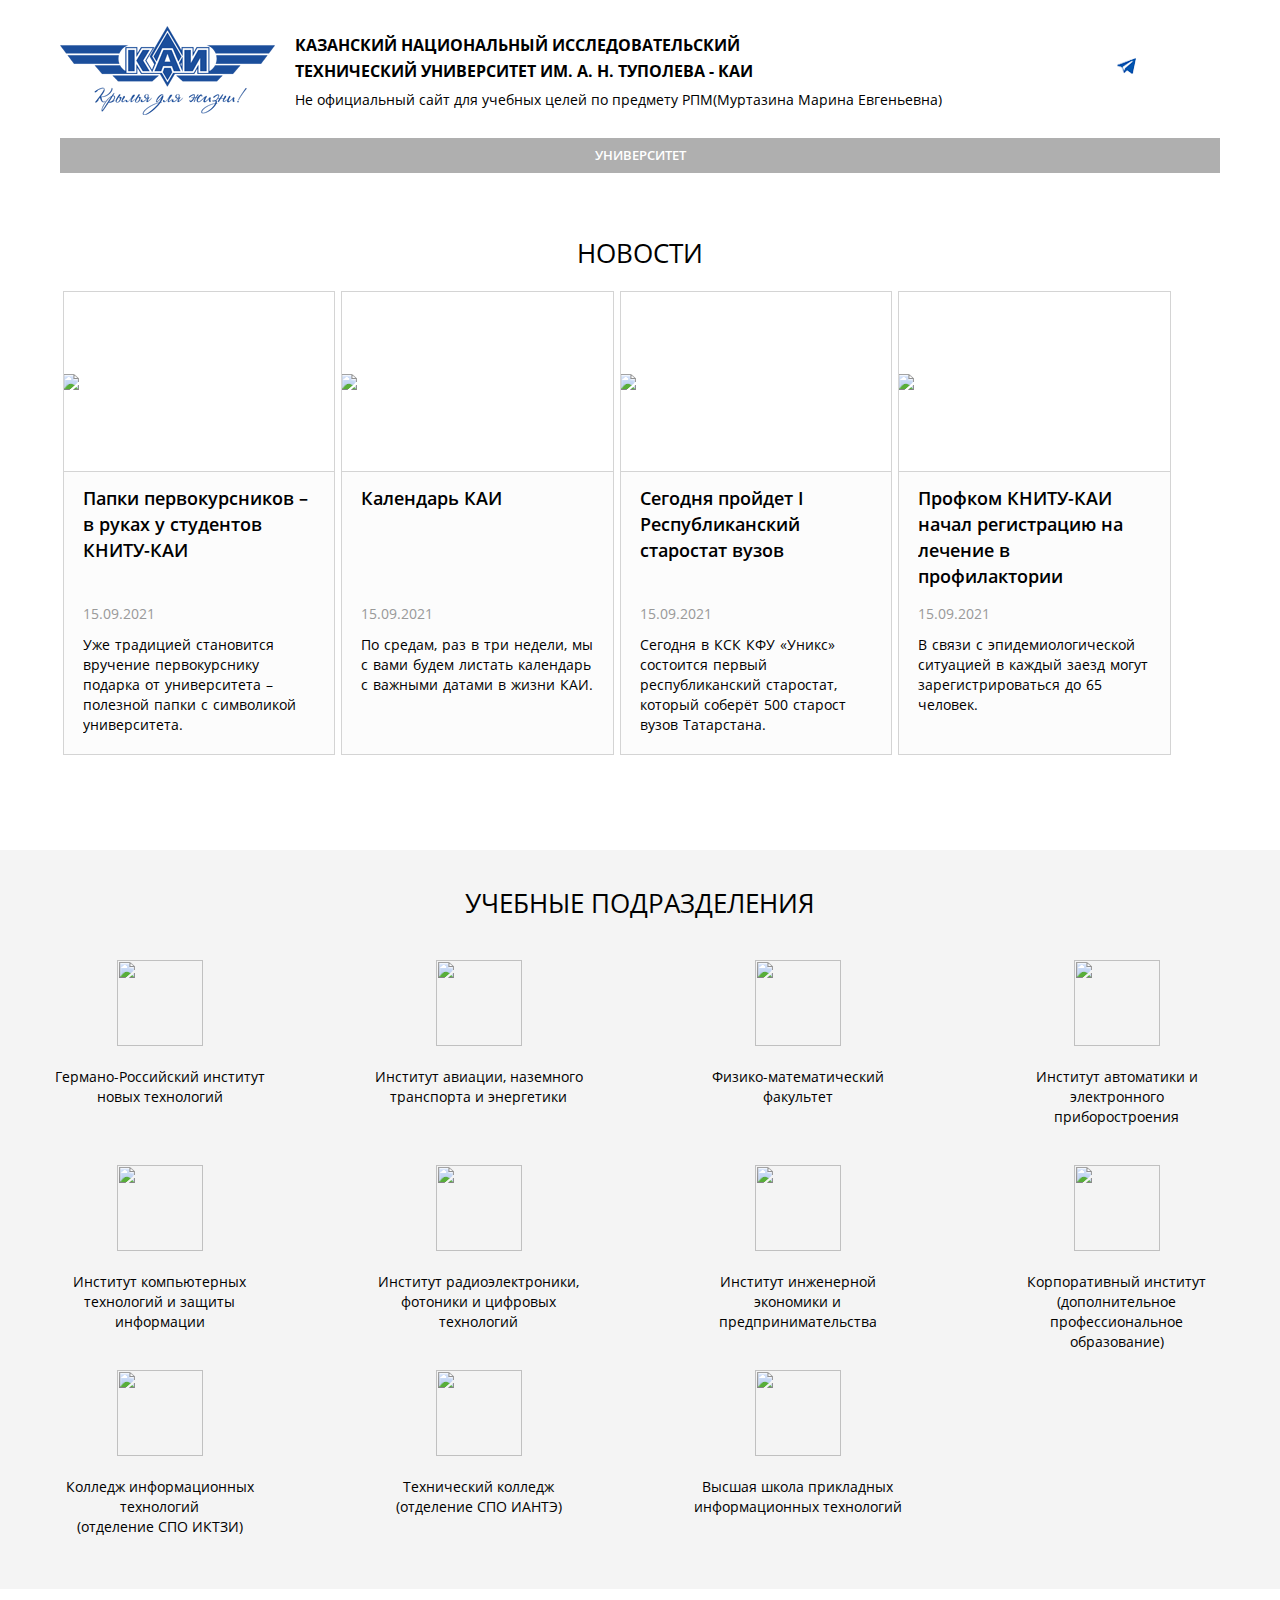
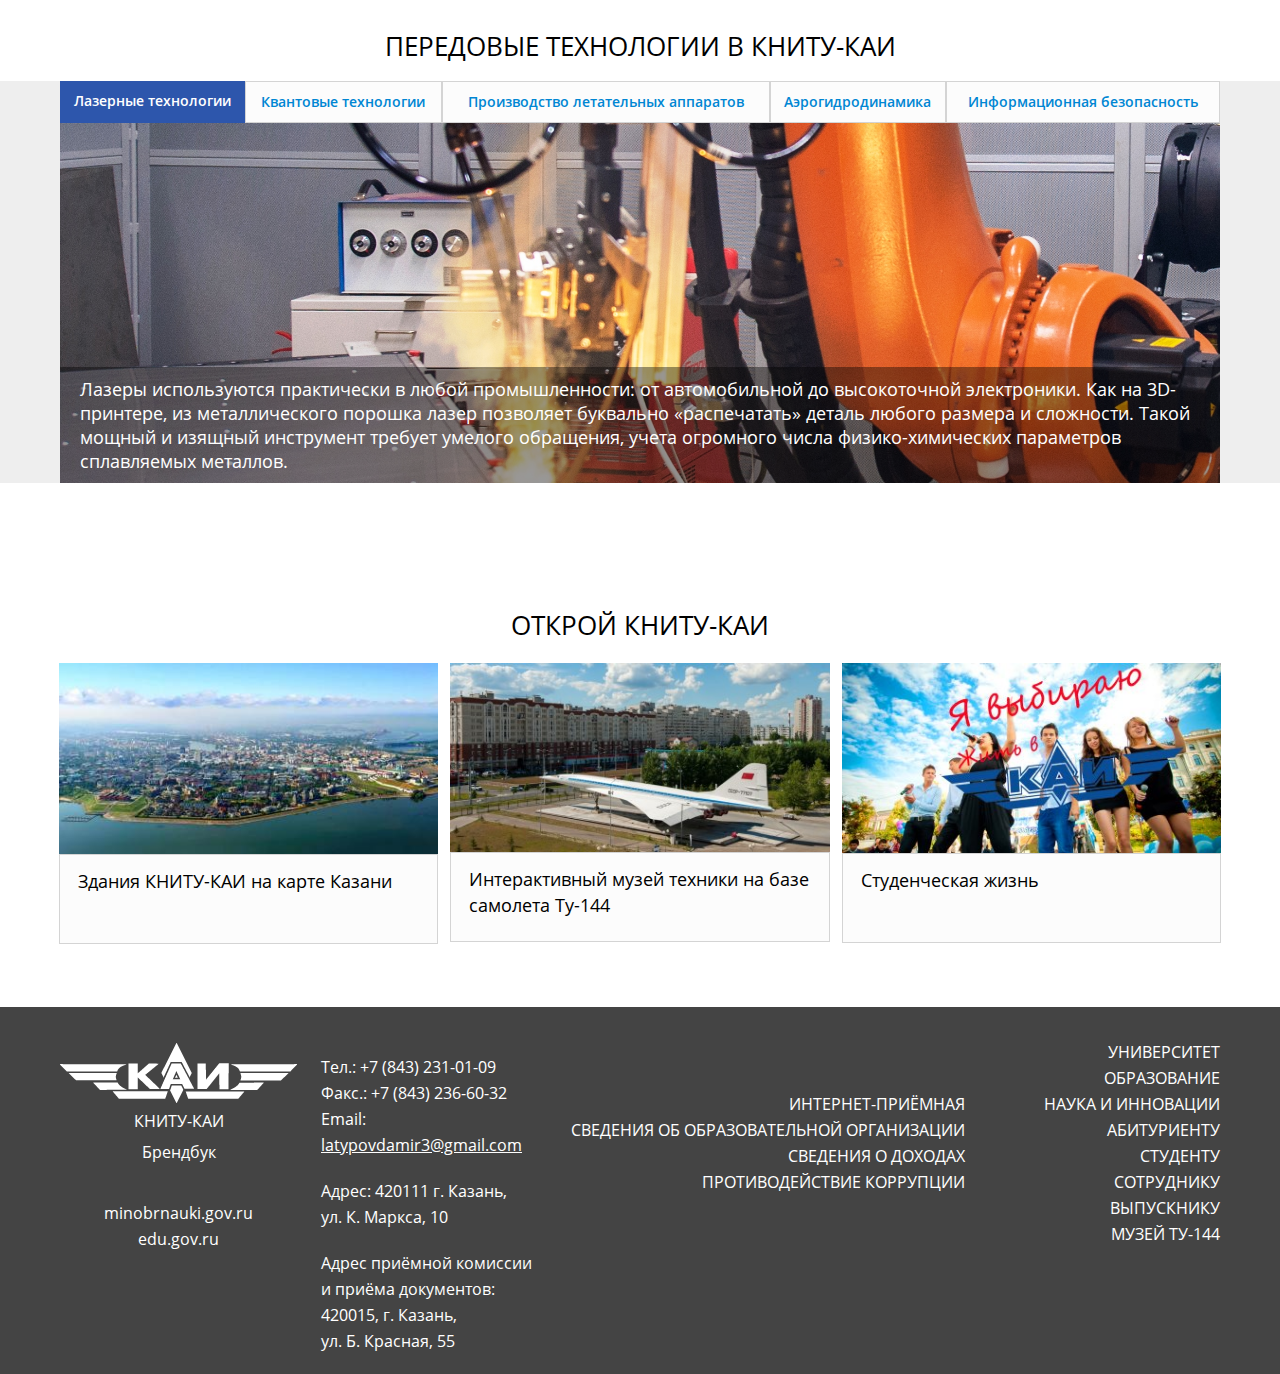
==== commit cd60bee4: "норм" ====
--- a/index.html
+++ b/index.html
@@ -6,7 +6,7 @@
 <!-- Global site tag (gtag.js) - Google Analytics -->
 
 <meta content="text/html; charset=UTF-8" http-equiv="content-type" />
-<link href="../kai.ru/kai-theme/images/favicon.ico" rel="Shortcut Icon" />
+<link href="./kai-theme/images/favicon.ico" rel="Shortcut Icon" />
 
 	<link href="https&#x3a;&#x2f;&#x2f;kai&#x2e;ru" rel="canonical" />
 <link class="lfr-css-file" href="https&#x3a;&#x2f;&#x2f;kai&#x2e;ru&#x2f;kai-theme&#x2f;css&#x2f;aui&#x2e;css&#x3f;browserId&#x3d;other&#x26;themeId&#x3d;kaitheme_WAR_kaitheme&#x26;minifierType&#x3d;css&#x26;languageId&#x3d;ru_RU&#x26;b&#x3d;6202&#x26;t&#x3d;1631307236000" rel="stylesheet" type="text/css" />
@@ -102,7 +102,7 @@
 						return "801";
 					},
 					getLayoutURL: function() {
-						return "..//kai.ru/main";
+						return "./main";
 					},
 					getParentLayoutId: function() {
 						return "0";
@@ -158,7 +158,7 @@
 					return "/c";
 				},
 				getPathThemeImages: function() {
-					return "..//kai.ru/kai-theme/images";
+					return "./kai-theme/images";
 				},
 				getPathThemeRoot: function() {
 					return "/kai-theme";
@@ -286,31 +286,31 @@
     <title>КАЗАНСКИЙ НАЦИОНАЛЬНЫЙ ИССЛЕДОВАТЕЛЬСКИЙ&nbsp;ТЕХНИЧЕСКИЙ УНИВЕРСИТЕТ ИМ. А. Н. ТУПОЛЕВА - КАИ</title>
     <meta http-equiv="X-UA-Compatible" content="IE=edge,chrome=1">
     <meta name="viewport" content="width=device-width,initial-scale=1">
-    <meta property="og:image" content="..//kai.ru/kai-theme/img/logo.png" />
-    <link rel="stylesheet" href="..//kai.ru/kai-theme/css/normalize.css"/>
-    <link rel="stylesheet" href="..//kai.ru/kai-theme/css/fonts/fonts.css"/>
-    <link rel="stylesheet" href="..//kai.ru/kai-theme/css/slick/slick.css"/>
-    <!--link rel="stylesheet" href="..//kai.ru/kai-theme/css/stacktable.css"/-->
-    <link rel="stylesheet" href="..//kai.ru/kai-theme/css/styles.css"/>
-    <link rel="stylesheet" href="..//kai.ru/kai-theme/css/responsive.css"/>
-    <link rel="stylesheet" href="..//kai.ru/kai-theme/css/large_view.css"/>
-    <link rel="stylesheet" href="..//kai.ru/kai-theme/css/jquery-ui.css">
-    <link rel="stylesheet" href="..//kai.ru/kai-theme/css/jquery.dataTables.min.css">
-    <link rel="stylesheet" href="..//kai.ru/kai-theme/css/responsive.dataTables.min.css">
-
-    <script type='text/javascript' src='..//kai.ru/kai-theme/js/libs/fastclick.js'></script>
-    <script type='text/javascript' src='..//kai.ru/kai-theme/js/player/jwplayer.js'></script>
-    <script type="text/javascript" src="..//kai.ru/kai-theme/js/libs/jquery-1.11.3.min.js"></script>
-    <script type="text/javascript" src="..//kai.ru/kai-theme/js/libs/jquery.maskedinput.min.js"></script>
-    <script type="text/javascript" src="..//kai.ru/kai-theme/js/libs/slick.min.js"></script>
-    <script type="text/javascript" src="..//kai.ru/kai-theme/js/libs/selectableMenu.js"></script>
-    <!--script type="text/javascript" src="..//kai.ru/kai-theme/js/libs/stacktable.js"></script-->
-    <script type="text/javascript" src="..//kai.ru/kai-theme/js/app.js"></script>
-    <script type="text/javascript" src="..//kai.ru/kai-theme/js/jquery-ui.min.js"></script>
-    <script type="text/javascript" src="..//kai.ru/kai-theme/js/i18n/datepicker-ru.js"></script>
-    <script type="text/javascript" src="..//kai.ru/kai-theme/js/libs/jquery.dataTables.min.js"></script>
-    <script type="text/javascript" src="..//kai.ru/kai-theme/js/libs/dataTables.responsive.min.js"></script>
-    <script src="..//kai.ru/kai-theme/js/playerjs.js" type="text/javascript"></script>
+    <meta property="og:image" content="./kai-theme/img/logo.png" />
+    <link rel="stylesheet" href="./kai-theme/css/normalize.css"/>
+    <link rel="stylesheet" href="./kai-theme/css/fonts/fonts.css"/>
+    <link rel="stylesheet" href="./kai-theme/css/slick/slick.css"/>
+    <!--link rel="stylesheet" href="./kai-theme/css/stacktable.css"/-->
+    <link rel="stylesheet" href="./kai-theme/css/styles.css"/>
+    <link rel="stylesheet" href="./kai-theme/css/responsive.css"/>
+    <link rel="stylesheet" href="./kai-theme/css/large_view.css"/>
+    <link rel="stylesheet" href="./kai-theme/css/jquery-ui.css">
+    <link rel="stylesheet" href="./kai-theme/css/jquery.dataTables.min.css">
+    <link rel="stylesheet" href="./kai-theme/css/responsive.dataTables.min.css">
+
+    <script type='text/javascript' src='./kai-theme/js/libs/fastclick.js'></script>
+    <script type='text/javascript' src='./kai-theme/js/player/jwplayer.js'></script>
+    <script type="text/javascript" src="./kai-theme/js/libs/jquery-1.11.3.min.js"></script>
+    <script type="text/javascript" src="./kai-theme/js/libs/jquery.maskedinput.min.js"></script>
+    <script type="text/javascript" src="./kai-theme/js/libs/slick.min.js"></script>
+    <script type="text/javascript" src="./kai-theme/js/libs/selectableMenu.js"></script>
+    <!--script type="text/javascript" src="./kai-theme/js/libs/stacktable.js"></script-->
+    <script type="text/javascript" src="./kai-theme/js/app.js"></script>
+    <script type="text/javascript" src="./kai-theme/js/jquery-ui.min.js"></script>
+    <script type="text/javascript" src="./kai-theme/js/i18n/datepicker-ru.js"></script>
+    <script type="text/javascript" src="./kai-theme/js/libs/jquery.dataTables.min.js"></script>
+    <script type="text/javascript" src="./kai-theme/js/libs/dataTables.responsive.min.js"></script>
+    <script src="./kai-theme/js/playerjs.js" type="text/javascript"></script>
     <script type="text/javascript">var screenName = "10158";</script>
 </head>
 <body class="normal_view guest-user">
@@ -394,7 +394,7 @@
 				
 								
 				<li class="lfr-nav-item" id="layout_2"  role="presentation">
-					<a aria-labelledby="layout_2" aria-haspopup='true' class="" href="..//kai.ru/university"  role="menuitem">
+					<a aria-labelledby="layout_2" aria-haspopup='true' class="" href="./university"  role="menuitem">
 						<span>УНИВЕРСИТЕТ </span>
 					</a>
 
@@ -406,7 +406,7 @@
 								<li class="lfr-nav-item"
 									id="layout_6"  role="presentation">
 									<a aria-labelledby="layout_6"
-                                       href="..//kai.ru/university/history.html" 
+                                       href="./university/history.html" 
 									   role="menuitem">История</a>
 								</li>
 																							
@@ -414,7 +414,7 @@
 								<li class="lfr-nav-item"
 									id="layout_54"  role="presentation">
 									<a aria-labelledby="layout_54"
-                                       href="..//kai.ru/university/o-knitu-kai.html" 
+                                       href="./university/o-knitu-kai.html" 
 									   role="menuitem">О КНИТУ-КАИ</a>
 								</li>
 																							
@@ -422,7 +422,7 @@
 								<li class="lfr-nav-item"
 									id="layout_760"  role="presentation">
 									<a aria-labelledby="layout_760"
-                                       href="..//kai.ru/knitu-kai-v-rejtingah.html" 
+                                       href="./knitu-kai-v-rejtingah.html" 
 									   role="menuitem">КНИТУ-КАИ в рейтингах</a>
 								</li>
 																							
@@ -442,7 +442,7 @@
 								<li class="lfr-nav-item"
 									id="layout_41"  role="presentation">
 									<a aria-labelledby="layout_41"
-                                       href="..//kai.ru/for-staff/news.html" 
+                                       href="./for-staff/news.html" 
 									   role="menuitem">Новости</a>
 								</li>
 																							
@@ -473,7 +473,7 @@
 			
 				onmouseover="Liferay.Portal.ToolTip.show(this, 'Отображение\x20сетевого\x20контента')"
 			
-		><img id="rjus_column1_0" src="..//kai.ru/kai-theme/images/spacer.png"  alt="" style="background-image: url('..//kai.ru/sprite/html/icons/_sprite.png'); background-position: 50% -496px; background-repeat: no-repeat; height: 16px; width: 16px;" />
+		><img id="rjus_column1_0" src="./kai-theme/images/spacer.png"  alt="" style="background-image: url('./sprite/html/icons/_sprite.png'); background-position: 50% -496px; background-repeat: no-repeat; height: 16px; width: 16px;" />
 			<span class="taglib-text hide-accessible">Отображение сетевого контента</span>
 		</span>
  <span class="portlet-title-text">Отображение сетевого контента</span>
@@ -977,7 +977,7 @@
 		<h1 class="portlet-title">
 
 		<span class="" onmouseover="Liferay.Portal.ToolTip.show(this, 'Публикатор')">
-							<img id="etlj_column1_3" src="..//kai.ru/kai-theme/images/spacer.png"  alt="" style="background-image: url('..//kai.ru/sprite/html/icons/_sprite.png'); background-position: 50% -112px; background-repeat: no-repeat; height: 16px; width: 16px;" />
+							<img id="etlj_column1_3" src="./kai-theme/images/spacer.png"  alt="" style="background-image: url('./sprite/html/icons/_sprite.png'); background-position: 50% -112px; background-repeat: no-repeat; height: 16px; width: 16px;" />
 			<span class="taglib-text hide-accessible">Публикатор</span>
 		</span>
  <span class="portlet-title-text">Публикатор</span>
@@ -1160,7 +1160,7 @@
 			
 				onmouseover="Liferay.Portal.ToolTip.show(this, 'Отображение\x20сетевого\x20контента')"
 			
-		>/kai.ru/kai-theme/images/spacer.png"  alt="" style="background-image: url('..//kai.ru/sprite/html/icons/_sprite.png'); background-position: 50% -496px; background-repeat: no-repeat; height: 16px; width: 16px;" />
+		>/kai.ru/kai-theme/images/spacer.png"  alt="" style="background-image: url('./sprite/html/icons/_sprite.png'); background-position: 50% -496px; background-repeat: no-repeat; height: 16px; width: 16px;" />
 			<span class="taglib-text hide-accessible">Отображение сетевого контента</span>
 		</span>
  <span class="portlet-title-text">Отображение сетевого контента</span>
--- a/kai-theme/css/fonts/fonts.css
+++ b/kai-theme/css/fonts/fonts.css
@@ -0,0 +1,17 @@
+@font-face {
+  font-family: 'Open Sans';
+  font-style: normal;
+  font-weight: 400;
+  src: local("Open Sans"), local("OpenSans"), url("RjgO7rYTmqiVp7vzi-Q5UVtXRa8TVwTICgirnJhmVJw.woff2") format("woff2"), url("RjgO7rYTmqiVp7vzi-Q5UT8E0i7KZn-EPnyo3HZu7kw.woff") format("woff"); }
+
+@font-face {
+  font-family: 'Open Sans';
+  font-style: normal;
+  font-weight: 600;
+  src: local("Open Sans Semibold"), local("OpenSans-Semibold"), url("MTP_ySUJH_bn48VBG8sNSuXREeHhJi4GEUJI9ob_ak4.woff2") format("woff2"), url("MTP_ySUJH_bn48VBG8sNSoraN7vELC11_xip9Rz-hMs.woff") format("woff"); }
+
+@font-face {
+  font-family: 'Open Sans';
+  font-style: normal;
+  font-weight: 700;
+  src: local("Open Sans Bold"), local("OpenSans-Bold"), url("k3k702ZOKiLJc3WVjuplzOXREeHhJi4GEUJI9ob_ak4.woff2") format("woff2"), url("k3k702ZOKiLJc3WVjuplzIraN7vELC11_xip9Rz-hMs.woff") format("woff"); }--- a/kai-theme/css/styles.css
+++ b/kai-theme/css/styles.css
@@ -0,0 +1,2838 @@
+* {
+  margin: 0;
+  padding: 0;
+  border: 0;
+  vertical-align: inherit; }
+
+html.aui, body {
+  height: 100%;
+  margin: 0;
+  padding: 0; }
+
+* html .page_wrapper {
+  height: 100%; }
+
+.aui body {
+  color: #000;
+  font: 14px/20px "Open Sans", sans-serif;
+  vertical-align: top;
+  min-width: 320px;
+  background: #fff;
+  padding: 0; }
+
+.aui form {
+  margin: 0; }
+
+ul, li {
+  list-style-type: none; }
+
+.aui .large_view a {
+  color: inherit; }
+
+.aui a {
+  color: #2d57ad;
+  outline: none; }
+
+.aui a:hover,
+.aui a:focus {
+  text-decoration: none;
+  color: inherit;
+  outline: none; }
+
+select, textarea {
+  overflow-x: hidden;
+  overflow-y: auto; }
+
+textarea {
+  resize: none; }
+
+input[type="button"], input[type="submit"], input[type="reset"], button {
+  cursor: pointer; }
+
+::-webkit-input-placeholder {
+  color: inherit; }
+
+::-moz-placeholder {
+  color: inherit; }
+
+:-ms-input-placeholder {
+  color: inherit; }
+
+/* Helpers  */
+.cf:before, .cf:after {
+  content: " ";
+  display: table;
+  clear: both; }
+
+.jf:after {
+  display: inline-block;
+  width: 100%;
+  clear: both;
+  content: '';
+  line-height: 0;
+  vertical-align: top; }
+
+.jf {
+  text-justify: distribute;
+  text-align: justify; }
+
+.jr a {
+  margin-right: 20px; }
+
+.break {
+  -ms-word-break: break-all;
+  word-break: break-all;
+  -webkit-hyphens: auto;
+  -moz-hyphens: auto;
+  hyphens: auto; }
+
+pre {
+  white-space: pre-wrap;
+  white-space: -moz-pre-wrap;
+  word-wrap: break-word; }
+
+.fr {
+  float: right; }
+
+.text-center {
+  text-align: center; }
+
+.text-right {
+  text-align: right; }
+
+.d_none {
+  display: none !important; }
+
+.tablet-visible {
+  display: none; }
+
+.relative {
+  position: relative; }
+
+/*  Styles  */
+#content {
+  min-height: 450px; }
+
+.page_wrapper {
+  position: relative;
+  margin: 0 auto;
+  min-height: 100%;
+  margin-bottom: -323px; }
+
+.page_buffer {
+  height: 323px; }
+
+.page_holder {
+  max-width: 1230px;
+  margin: 0 auto;
+  position: relative;
+  padding: 0 60px; }
+
+.page_holder:before, .page_holder::after {
+  content: " ";
+  display: table;
+  clear: both; }
+
+.section {
+  max-width: 1230px;
+  margin: 0 auto 40px;
+  padding: 0 60px; }
+
+.portlet-boundary_58_ {
+  max-width: 1230px;
+  margin: 0 auto 0;
+  padding: 0; }
+
+.portlet-search {
+  max-width: 1230px;
+  padding: 0 60px;
+  margin: 0 auto; }
+
+/**/
+.section .section {
+  padding: 0; }
+
+.section .bar_btns {
+  position: absolute;
+  right: 60px;
+  top: 42px;
+  text-align: right; }
+
+.portlet-login section.portlet {
+  max-width: 1230px;
+  margin: 0 auto; }
+
+.section:before, .section:after {
+  content: " ";
+  display: table;
+  clear: both; }
+
+/**/
+.aui h1 {
+  font-size: 26px;
+  font-weight: normal;
+  line-height: 34px;
+  margin: 36px 0 18px 0;
+  text-align: center;
+  text-transform: uppercase; }
+
+.aui h2 {
+  font-weight: 600;
+  text-align: center;
+  font-size: 20px;
+  line-height: 30px;
+  margin: 20px 0 10px 0;
+  text-transform: uppercase; }
+
+.aui .kai-btn-block {
+  color: #0088d5;
+  border-style: solid;
+  border-width: 3px;
+  border-color: #0186d2;
+  display: inline-block;
+  height: 50px;
+  line-height: 45px;
+  margin: 0 auto;
+  text-align: center;
+  text-decoration: none;
+  font-size: 17px;
+  box-sizing: border-box;
+  min-width: 216px;
+  padding: 0 20px;
+  text-transform: uppercase; }
+
+.aui .kai-btn-block:hover {
+  background: #0186d2;
+  color: #fff;
+  text-decoration: none; }
+
+.aui .kai-btn-block i {
+  margin: 0 14px 0 0; }
+
+.large_btns a {
+  display: block;
+  margin: 0 0 20px 0; }
+
+/**/
+i[class^="kai-icon-"] {
+  display: inline-block;
+  vertical-align: middle;
+  background-repeat: no-repeat;
+  background-position: 0 0; }
+
+.kai-icon-list {
+  background-image: url("../img/icon-list.png");
+  height: 11px;
+  width: 12px; }
+
+.kai-icon-list-blue {
+  background-image: url("../img/list_blue.png");
+  height: 18px;
+  width: 24px; }
+
+.kai-icon-calendar-blue {
+  background-image: url("../img/calendar_blue.png");
+  height: 20px;
+  width: 20px; }
+
+.kai-icon-glasses {
+  background-image: url("../img/icon-glasses.png");
+  height: 30px;
+  width: 30px;
+  background-size: contain; }
+
+.kai-icon-info {
+  background-image: url("../img/icon-info.png");
+  height: 27px;
+  width: 27px;
+  background-size: contain; }
+
+/**/
+.aui .kai-btn-block:hover i.kai-icon-list {
+  background-position: 0 -11px; }
+
+.aui .kai-btn-block:hover i.kai-icon-list-blue {
+  background-position: 0 -18px; }
+
+.aui .kai-btn-block:hover i.kai-icon-calendar-blue {
+  background-position: 0 -20px; }
+
+/**/
+.header_holder {
+  overflow: hidden; }
+
+header {
+  margin: 0 auto;
+  max-width: 1230px;
+  padding: 16px 60px 0;
+  position: relative; }
+
+.aui header .section {
+  position: relative;
+  margin: 0 auto; }
+
+.aui header .menu_btn {
+  display: none;
+  position: absolute;
+  right: -6px;
+  top: 16px;
+  width: 27px;
+  z-index: 10;
+  padding: 0 6px; }
+
+.aui header .infos {
+  position: relative;
+  line-height: 19px;
+  margin: 0 0 10px 0; }
+
+header .info_links {
+  margin: 0 0 0 6px;
+  text-align: center;
+  float: left; }
+
+header .info_links a {
+  display: block;
+  position: relative;
+  float: left; }
+
+header .info_links a i {
+  left: 0; }
+
+.aui header .infos .logo_box {
+  float: left; }
+
+.aui header .infos .logo_box:hover {
+  text-decoration: none; }
+
+.aui header .infos .logo_box:hover p {
+  text-decoration: none; }
+
+.aui header .infos .logo_box p {
+  letter-spacing: 3px;
+  text-align: center;
+  font-weight: bold;
+  color: #0083cc; }
+
+.aui header .infos .logo {
+  display: block;
+  margin: 4px 0 10px 0;
+  background: url("../img/logo.png") 0 0 no-repeat;
+  height: 60px;
+  width: 205px;
+  background-size: contain; }
+
+.aui header .infos p.slogan {
+  margin: 16px 0 0 20px;
+  font-weight: bold;
+  font-size: 16px;
+  line-height: 26px;
+  float: left; }
+
+.aui header .infos p.slogan .note {
+  font-size: 14px;
+  font-weight: normal;
+  display: block;
+  margin: 3px 0 0 0; }
+
+header .week_parity {
+  background: #2d56ab;
+  color: #fff;
+  text-decoration: none;
+  text-align: center;
+  font-size: 10px;
+  padding-left: 5px;
+  padding-right: 5px;
+  margin-left: 5px;
+  margin-right: 5px;
+  line-height: 20px;
+  position: relative;
+  float: left;
+  horiz-align: left; }
+
+header .user_links {
+  margin: 0;
+  text-align: right; }
+
+.aui header .infos .blocks {
+  margin: -30px 0 0;
+  float: right; }
+
+.aui header .infos .blocks .item {
+  display: block;
+  box-sizing: border-box;
+  margin: 0 0 16px; }
+
+.aui header .infos .blocks .item span {
+  color: #000;
+  display: block;
+  margin: -4px 0 0;
+  float: right; }
+
+.aui header .infos .blocks .item p {
+  color: #2c54a9;
+  font-size: 23px; }
+
+.aui header .infos .blocks .item span a {
+  text-decoration: underline; }
+
+header .socials { text-align: center; display: inline-block; float: left; }
+header .socials a { height: 30px; width: 30px; margin: 0 0 0 6px; float: left; display: block; line-height: 30px; font-size: 18px; }
+header .socials a.icons {color: #2d57ad;}
+header .socials a.icons:hover { background-color: #2d56ab; color: #ffffff;}
+header .socials a.end { background: url("../img/endowment.png") 0 0 no-repeat; background-position: 0 0; }
+header .socials a.end:hover { background-position: 0 -30px;  background-color: #2d56ab;  color: #ffffff;}
+header .socials a.telegram { background: url("../img/telegram.png") 0 0 no-repeat; background-position: 0 0; }
+header .socials a.telegram:hover { background-position: 0 -30px;  background-color: #2d56ab;  color: #ffffff;}
+
+/*header .socials a.in {}
+header .socials a.in:hover { background-color: #2d56ab; color: #ffffff;}
+header .socials a.vk {}
+header .socials a.vk:hover { background-color: #2d56ab; color: #ffffff;}
+header .socials a.fb {}
+header .socials a.fb:hover { background-color: #2d56ab; color: #ffffff;}*/
+
+.aui header .menu {
+  background: #afafaf;
+  height: 35px;
+  margin: 0 0 27px 0;
+  position: relative;
+  z-index: 50; }
+
+.aui header .menu .menu-list {
+  color: #fff;
+  font-size: 0;
+  margin: 0;
+  text-align: center;
+  display: table;
+  width: 100%; }
+
+.aui header .menu .menu-list > li {
+  display: table-cell;
+  text-align: center; }
+
+.aui header .menu .menu-list > li > a,
+.aui header .menu .menu-list > li > span {
+  text-decoration: none;
+  display: block;
+  height: 35px;
+  line-height: 35px;
+  padding: 0 10px;
+  position: relative;
+  font-size: 13px;
+  font-weight: 600;
+  color: #fff; }
+
+.aui header .menu .menu-list > li > span {
+  cursor: default; }
+
+.aui header .menu .menu-list > li:hover > a,
+.aui header .menu .menu-list > li.open {
+  background: #0086C6; }
+
+.aui header .menu .menu-list > li.active:hover > a,
+.aui header .menu .menu-list > li.active:hover {
+  background: #0086C6; }
+
+.aui header .menu .menu-list > li.active > a {
+  background: none repeat scroll 0 0 #2c54a8;
+  color: #fff;
+  text-decoration: none; }
+
+.aui header .menu .menu-list > li.active > a:before,
+.aui header .menu .menu-list > li.open > a:before {
+  display: none; }
+
+.aui header .menu .menu-list > li.active + li a:before,
+.aui header .menu .menu-list > li.open + li a:before {
+  display: none; }
+
+.aui header .menu .menu-list > li:hover > a:before {
+  display: none; }
+
+.aui header .menu .menu-list > li:hover + li a:before {
+  display: none; }
+
+/*header .menu > ul > li:hover .sub { display: block; } открываем меню по клику как реализовано в Liferay*/
+.aui header .menu .menu-list > li > a:before {
+  content: '';
+  height: 13px;
+  background: #e7e7e7;
+  width: 1px;
+  position: absolute;
+  left: 0;
+  margin: -6px 0 0 0;
+  top: 50%; }
+
+.aui header .menu .menu-list > li:first-child a:before,
+.aui header .menu .menu-list > li:first-child span:before {
+  display: none; }
+
+.aui header .menu ul li .sub {
+  z-index: 10;
+  display: none;
+  background: #0086C6;
+  left: 0;
+  position: absolute;
+  right: 0;
+  top: 35px;
+  padding: 19px 33px 27px;
+  box-sizing: border-box; }
+
+.aui header .menu ul li .sub .page_holder {
+  padding: 0 33px;
+  box-sizing: border-box; }
+
+.aui header .menu ul li .sub ul {
+  float: left;
+  margin: 0 151px 0 0;
+  width: 250px; }
+
+.aui header .menu ul li .sub ul li {
+  margin: 0 0 13px;
+  text-align: left; }
+
+.aui header .menu ul li .sub ul li a {
+  text-decoration: none;
+  font-size: 14px;
+  line-height: 22px;
+  color: #fff;
+  display: inline-block; }
+
+.aui header .bar {
+  padding: 0 0 15px 0; }
+
+.aui header .bar .breadcrumbs {
+  color: #999;
+  margin: 12px 0 0 0;
+  overflow: hidden; }
+
+.aui header .bar .breadcrumbs a {
+  margin: 0 5px 0 0;
+  color: #999; }
+
+.aui header .bar .breadcrumbs span {
+  margin: 0 5px 0 0; }
+
+.aui header .bar .controls {
+  float: right;
+  margin: 12px 0 0 0; }
+
+.aui header .search_box {
+  height: 30px;
+  box-sizivng: border-box;
+  position: relative;
+  float: left;
+  margin: 0 0 0 6px; }
+
+.aui header .search_box .search_form {
+  position: absolute;
+  right: -9px;
+  top: -7px;
+  display: none;
+  padding: 7px 9px;
+  z-index: 10; }
+
+.aui header .search_box .search_btn {
+  background: url("../img/icon_search_btn.png") no-repeat 0 0;
+  height: 30px;
+  position: relative;
+  top: 0;
+  width: 30px;
+  right: 0;
+  margin: 0;
+  display: block; }
+
+.aui header .search_box .submit_btn {
+  background: url("../img/icon_search_btn.png") no-repeat scroll 0 -30px;
+  height: 30px;
+  position: absolute;
+  top: 50%;
+  width: 30px;
+  right: 1px;
+  margin: -15px 0 0;
+  display: block; }
+
+.aui header .search_box .field {
+  position: relative;
+  right: 0;
+  top: 0;
+  width: 260px;
+  z-index: 10; }
+
+.aui header .search_box .field input {
+  max-width: none;
+  -webkit-appearance: none;
+  box-sizing: border-box;
+  height: 30px;
+  padding: 0 28px 0 11px;
+  width: 100%;
+  border: 1px solid #2d57ad;
+  margin: 0; }
+
+.aui.ios header .search_box .field input {
+  max-width: none !important; }
+
+.aui header .search_box .field input:focus {
+  border-color: #294c96; }
+
+.aui header .search_box .field input:focus + .submit_btn {
+  background-position: 0 -30px; }
+
+.aui header .langs {
+  margin: 0 0 0 6px;
+  float: left; }
+
+.aui header .langs .lang-btn {
+  background: #2d56ab;
+  color: #fff;
+  height: 30px;
+  text-decoration: none;
+  width: 30px;
+  float: left;
+  line-height: 30px;
+  text-align: center;
+  position: relative;
+  cursor: pointer; }
+
+.aui header .langs .lang-btn .current {
+  position: relative;
+  display: block;
+  height: 30px;
+  width: 30px; }
+
+.aui header .langs .lang-btn .drop {
+  position: absolute;
+  background: #fff;
+  border: 1px solid #ccc;
+  left: 50%;
+  margin: 13px 0 0 -20px;
+  top: 100%;
+  width: 40px;
+  z-index: 500;
+  display: none; }
+
+.aui header .langs .lang-btn.open .drop {
+  display: block; }
+
+.aui header .langs .lang-btn .drop::before {
+  position: absolute;
+  background: #fff;
+  border: 1px solid #ccc;
+  content: '';
+  height: 16px;
+  left: 50%;
+  margin: 0 0 0 -8px;
+  top: -8px;
+  transform: rotate(135deg);
+  width: 16px;
+  z-index: 5; }
+
+.aui header .langs .lang-btn .drop span {
+  position: relative;
+  cursor: default; }
+
+.aui header .langs .lang-btn .drop a {
+  position: relative; }
+
+.aui header .langs .lang-btn .drop a,
+.aui header .langs .lang-btn .drop span {
+  position: relative;
+  color: #333;
+  display: block;
+  text-align: center;
+  background: #fff;
+  z-index: 10; }
+
+.aui header .langs .lang-btn .drop .active {
+  position: relative;
+  color: #aaa; }
+
+/*.aui header .langs a:hover { background: #0083cd; }*/
+header .right-part {
+  position: relative;
+  float: right;
+  margin: 20px 0 0;
+  right: 0;
+  top: 0; }
+
+header .menu .right-part {
+  display: none; }
+
+header .login_links {
+  position: relative;
+  display: inline-block;
+  vertical-align: top; }
+
+header .login_links a {
+  box-sizing: border-box;
+  color: #2d57ad;
+  display: inline-block;
+  font-size: 14px;
+  height: 30px;
+  line-height: 25px;
+  padding: 0;
+  position: relative;
+  vertical-align: top;
+  border-color: transparent;
+  border-style: solid;
+  border-width: 2px; }
+
+header .login_links a.has-border {
+  position: relative;
+  border: 2px solid #0083cc; }
+
+header .login_links .user_name {
+  position: relative;
+  font-size: 10px;
+  line-height: 12px;
+  margin: -2px 4px 0 0;
+  text-align: left; }
+
+header .login_links .user_name span {
+  position: relative;
+  display: inline-block;
+  vertical-align: top; }
+
+header .login_links .user-icon {
+  background: url("../img/user-icon.png") 0 0 no-repeat;
+  display: inline-block;
+  height: 15px;
+  vertical-align: middle;
+  width: 13px; }
+
+header .login_links .login-icon {
+  background: url("../img/login-icon.png") 0 0 no-repeat;
+  display: inline-block;
+  height: 12px;
+  vertical-align: middle;
+  width: 12px;
+  margin: 0 0 0 3px; }
+
+header .login_links .logout-icon {
+  background: url("../img/logout-icon.png") 0 0 no-repeat;
+  display: inline-block;
+  height: 12px;
+  vertical-align: middle;
+  width: 12px;
+  margin: 0 0 0 3px; }
+
+header .login_links .star-icon {
+  background: url("../img/icon-star.png") 0 0 no-repeat;
+  display: inline-block;
+  height: 30px;
+  width: 30px;
+  margin: -3px 6px 0 0; }
+
+header .tooltip-link {
+  cursor: pointer; }
+
+header .box_links {
+  margin: 14px 0 0;
+  position: relative; }
+
+/**/
+.main_slider_holder {
+  background: #eee; }
+
+.main_slider_holder.priem {
+  background: url("../img/priem_bg.png") no-repeat center center #eeeeee; }
+
+.main_slider_holder .slider_box {
+  position: relative; }
+
+.main_slider_holder .slider_box .slick-prev {
+  background: rgba(0, 0, 0, 0.5);
+  height: 40px;
+  margin: -20px 0 0;
+  position: absolute;
+  top: 50%;
+  width: 37px;
+  font-size: 0; }
+
+.main_slider_holder .slider_box .slick-prev:before {
+  background: url("../img/slide_arrows.png") no-repeat 0 0;
+  content: '';
+  height: 24px;
+  left: 11px;
+  margin: -12px 0 0 0;
+  position: absolute;
+  top: 50%;
+  width: 14px; }
+
+.main_slider_holder .slider_box .slick-prev:hover {
+  background: #0094e2; }
+
+.main_slider_holder .slider_box .slick-next {
+  background: rgba(0, 0, 0, 0.5);
+  height: 40px;
+  margin: -20px 0 0;
+  position: absolute;
+  right: 0;
+  top: 50%;
+  width: 37px;
+  font-size: 0; }
+
+.main_slider_holder .slider_box .slick-next:before {
+  background: url("../img/slide_arrows.png") no-repeat -14px 0;
+  content: '';
+  height: 24px;
+  margin: -12px 0 0 0;
+  position: absolute;
+  right: 11px;
+  top: 50%;
+  width: 14px; }
+
+.main_slider_holder .slider_box .slick-next:hover {
+  background: #0094e2; }
+
+.main_slider_holder .slider_box .item {
+  overflow: hidden;
+  position: relative; }
+
+.main_slider_holder .slider_box .item .pic img {
+  width: 100%;
+  max-height: 500px; }
+
+.main_slider_holder .slider_box .item .desc {
+  cursor: default;
+  background: url("../img/slide_over.png") 0 0 no-repeat;
+  bottom: 0;
+  left: 0;
+  position: absolute;
+  top: 0;
+  width: 813px; }
+
+.main_slider_holder .slider_box .item .text_holder {
+  margin: -140px 0 0 71px;
+  color: #fff;
+  width: 350px;
+  position: absolute;
+  top: 50%; }
+
+.main_slider_holder .slider_box .item .text {
+  display: table-cell;
+  font-size: 20px;
+  height: 210px;
+  line-height: 28px;
+  vertical-align: middle; }
+
+.main_slider_holder .slider_box .item .text p {
+  max-height: 200px;
+  overflow: hidden;
+  margin: 0; }
+
+.main_slider_holder .slider_box .item .kai-btn {
+  background: none repeat scroll 0 0 transparent;
+  border: 2px solid #fff;
+  box-shadow: none;
+  display: inline-block;
+  font-size: 15px;
+  height: 40px;
+  line-height: 40px;
+  padding: 0 48px;
+  text-decoration: none;
+  text-transform: uppercase;
+  text-shadow: none;
+  color: #fff; }
+
+.main_slider_holder .slider_box .item .kai-btn:hover {
+  border-color: #009aea;
+  color: #009aea;
+  background-color: #fff; }
+
+.main_slider_holder .slider_box .slick-dots {
+  bottom: 20px;
+  left: 0;
+  position: absolute;
+  right: 0;
+  text-align: center;
+  margin: 0;
+  line-height: 0; }
+
+.main_slider_holder .slider_box .slick-dots li {
+  display: inline-block;
+  margin: 5px 11px;
+  line-height: 0; }
+
+.main_slider_holder .slider_box .slick-dots li::before {
+  display: none; }
+
+.main_slider_holder .slider_box .slick-dots li button {
+  background: #fff;
+  border-radius: 12px;
+  font-size: 0;
+  height: 12px;
+  width: 12px; }
+
+.main_slider_holder .slider_box .slick-dots li.slick-active button {
+  background: #0091dc; }
+
+/**/
+.box_items {
+  padding: 0 0 22px 0;
+  font-size: 0; }
+
+.box_items .item {
+  width: 300px;
+  box-sizing: border-box;
+  text-align: left;
+  color: #000;
+  text-decoration: none;
+  border: 3px solid transparent;
+  font-size: 14px; }
+
+.box_items .item:hover {
+  border-color: #008ed9; }
+
+.box_items .item .pic {
+  height: 200px;
+  overflow: hidden;
+  text-align: center; }
+
+.box_items .item .pic img {
+  width: 100%; }
+
+.box_items .item .desc {
+  border: 1px solid #d4d4d4;
+  background: #fcfcfc;
+  padding: 13px 19px 19px;
+  text-align: left;
+  display: block; }
+
+.box_items .item:hover .desc {
+  border-color: #d4d4d4 transparent transparent;
+  background: #fcfcfc;
+  padding: 13px 19px 19px;
+  text-align: left;
+  display: block; }
+
+.box_items .item .desc p.t1 {
+  font-size: 18px;
+  font-weight: 600;
+  line-height: 26px;
+  margin: 0 0 13px 0;
+  height: 106px;
+  overflow: hidden; }
+
+.box_items .item .desc span.date {
+  color: #999999;
+  display: block;
+  margin: 0 0 11px 0; }
+
+.box_items .item .desc p.text {
+  font-size: 14px;
+  word-spacing: 1px; }
+
+.box_items .item .desc .links {
+  width: 100%; }
+
+.box_items .item .desc .links a {
+  color: #0083cc; }
+
+/**/
+.news_box .item {
+  display: inline-block; }
+
+.news_box.samples .item {
+  width: 24%;
+  cursor: pointer; }
+
+.aui .news_box a.item:hover,
+.aui .news_box a.item:focus {
+  color: inherit;
+  text-decoration: none; }
+
+.news_box .item .pic {
+  height: 180px;
+  position: relative;
+  line-height: 180px; }
+
+.news_box.samples .item .pic:before {
+  content: '';
+  position: absolute;
+  left: 0;
+  right: 0;
+  top: 0;
+  bottom: 0;
+  border-width: 1px 1px 0 1px;
+  border-style: solid;
+  border-color: #d4d4d4; }
+
+.news_box.samples .item:hover .pic:before {
+  border-color: transparent; }
+
+.news_box .item .desc p.text {
+  height: 100px;
+  overflow: hidden; }
+
+/**/
+.institutes_slider_box {
+  position: relative; }
+
+.inst-slide {
+  width: 10%;
+  position: absolute;
+  opacity: 0.5;
+  top: 0;
+  bottom: 0;
+  background-color: #fff;
+  z-index: 50;
+  cursor: pointer;
+  min-width: 37px; }
+
+.inst-slide:hover {
+  opacity: 0.7; }
+
+.inst-slide.prev {
+  left: 0; }
+
+.inst-slide .slick-prev {
+  background: rgba(0, 0, 0, 0.5);
+  height: 40px;
+  margin: -20px 0 0;
+  position: absolute;
+  right: 0;
+  top: 50%;
+  width: 37px;
+  font-size: 0; }
+
+.inst-slide .slick-prev:before {
+  background: url("../img/slide_arrows.png") no-repeat 0 0;
+  content: '';
+  height: 24px;
+  left: 11px;
+  margin: -12px 0 0 0;
+  position: absolute;
+  top: 50%;
+  width: 14px; }
+
+.inst-slide:hover .slick-prev {
+  background: #0094e2; }
+
+.inst-slide.next {
+  right: 0; }
+
+.inst-slide .slick-next {
+  background: rgba(0, 0, 0, 0.5);
+  height: 40px;
+  margin: -20px 0 0;
+  position: absolute;
+  left: 0;
+  top: 50%;
+  width: 37px;
+  font-size: 0; }
+
+.inst-slide .slick-next:before {
+  background: url("../img/slide_arrows.png") no-repeat -14px 0;
+  content: '';
+  height: 24px;
+  margin: -12px 0 0 0;
+  position: absolute;
+  right: 11px;
+  top: 50%;
+  width: 14px; }
+
+.inst-slide:hover .slick-next {
+  background: #0094e2; }
+
+/**/
+.institutes_box {
+  background: #f4f4f4;
+  margin: 0 auto 40px; }
+
+.institutes_box .list {
+  padding: 22px 0 14px;
+  font-size: 1px; }
+
+.institutes_box .list .item {
+  display: block;
+  margin: 0 auto;
+  vertical-align: top;
+  width: 299px;
+  text-align: center;
+  padding: 0 10px 15px; }
+
+.institutes_box .list .item a {
+  text-decoration: none;
+  display: block;
+  color: #000;
+  margin: 0 auto; }
+
+.institutes_box .list .item .pic {
+  height: 86px;
+  margin: 0 0 21px;
+  overflow: hidden;
+  text-align: center; }
+
+.institutes_box .list .item .pic img {
+  display: inline-block; }
+
+.institutes_box .list .item .desc {
+  min-height: 83px;
+  display: inline-block;
+  font-size: 14px;
+  margin: 0;
+  max-width: 210px;
+  padding: 0;
+  position: relative; }
+
+/**/
+.events_box .events_nav {
+  background: #2d56ac;
+  border-radius: 30px;
+  height: 46px;
+  margin: 0 0 26px;
+  position: relative;
+  text-align: center; }
+
+.events_box .events_nav .date {
+  background: url("../img/icon-calendar.png") left center no-repeat;
+  color: #fff;
+  display: inline-block;
+  height: 46px;
+  line-height: 46px;
+  text-align: center;
+  font-size: 16px; }
+
+.events_box .events_nav .slick-prev {
+  background: url("../img/events_arrows.png") 0 0 no-repeat;
+  height: 45px;
+  margin: 0;
+  position: absolute;
+  top: 0;
+  width: 45px;
+  font-size: 0;
+  left: 0;
+  outline: none; }
+
+.events_box .events_nav .slick-prev:hover {
+  background-position: 0 -45px; }
+
+.events_box .events_nav .slick-prev.slick-disabled {
+  background-position: 0 -90px;
+  cursor: default; }
+
+.events_box .events_nav .slick-next {
+  background: url("../img/events_arrows.png") no-repeat scroll -45px 0;
+  height: 45px;
+  position: absolute;
+  right: 0;
+  top: 0;
+  width: 45px;
+  font-size: 0;
+  outline: none; }
+
+.events_box .events_nav .slick-next:hover {
+  background-position: -45px -45px; }
+
+.events_box .events_nav .slick-next.slick-disabled {
+  background-position: -45px -90px;
+  cursor: default; }
+
+.events_box .list {
+  position: relative;
+  margin: 0 auto 32px;
+  -webkit-user-select: text;
+  -khtml-user-select: text;
+  -moz-user-select: text;
+  -ms-user-select: text;
+  user-select: text; }
+
+.events_box .list:before {
+  background: #294d9a;
+  content: '';
+  height: 4px;
+  left: 0;
+  position: absolute;
+  right: 0;
+  top: 39px; }
+
+.events_box .list .time_label {
+  display: block;
+  position: relative;
+  text-align: center;
+  color: #0099e6;
+  margin: 0 0 40px 0; }
+
+.events_box .list .time_label,
+.events_box .list .time_label_past {
+  font-size: 16px; }
+
+.events_box .list .time_label:after {
+  content: '';
+  border: 4px solid #294d9a;
+  position: absolute;
+  border-radius: 15px;
+  height: 7px;
+  left: 50%;
+  margin: 0 0 0 -5px;
+  top: 33px;
+  width: 7px;
+  background: #fff; }
+
+.events_box .list .item {
+  cursor: pointer;
+  width: 300px;
+  margin: 0 5px;
+  text-decoration: none;
+  display: block;
+  color: #000; }
+
+.events_box .list .item:hover .desc:before {
+  border: 3px solid #008ed9; }
+
+.events_box .list .item .desc {
+  background: #fcfcfc;
+  padding: 13px 19px 19px;
+  text-align: left;
+  box-sizing: border-box;
+  position: relative; }
+
+.events_box .list .item .desc:before {
+  border: 1px solid #d4d4d4;
+  position: absolute;
+  left: 0;
+  right: 0;
+  bottom: 0;
+  top: 0;
+  content: ''; }
+
+.events_box .list .item .desc p.t1 {
+  font-size: 17px;
+  font-weight: 600;
+  line-height: 26px;
+  margin: 0 0 10px;
+  color: #333;
+  height: 132px;
+  overflow: hidden; }
+
+.events_box .list .item .desc span.date {
+  color: #0099e6;
+  display: block;
+  margin: 0 0 11px 0;
+  font-size: 17px; }
+
+.events_box .list .item .desc p.text {
+  font-size: 14px;
+  word-spacing: 1px;
+  height: 148px;
+  line-height: 21px;
+  overflow: hidden;
+  color: #444; }
+
+.events_box .list .item .desc .links a {
+  color: #0083cc;
+  font-size: 14px; }
+
+/**/
+.instagram_box {
+  padding: 0 0 40px;
+  overflow: hidden; }
+
+.instagram_box .title_bar {
+  position: relative;
+  display: inline-block; }
+
+.instagram_box h1 {
+  display: inline-block; }
+
+.instagram_box .subscribe {
+  background: url("../img/subscribe.png") 0 0 no-repeat;
+  position: absolute;
+  height: 25px;
+  left: 100%;
+  margin: 0 0 0 49px;
+  width: 246px;
+  display: block;
+  bottom: 23px; }
+
+.instagram_box .subscribe:hover {
+  background-position: 0 -25px; }
+
+.instagram_box .list {
+  overflow: hidden;
+  width: 1860px;
+  height: 372px;
+  margin: 0 auto; }
+
+.instagram_box .list .item {
+  width: 186px;
+  height: 186px;
+  overflow: hidden;
+  display: block;
+  float: left; }
+
+.instagram_box .list .item img {
+  min-height: 186px;
+  min-width: 186px; }
+
+/**/
+.welcome_box .list {
+  margin: 0 -4px; }
+
+.welcome_box .list .item {
+  border: 3px solid transparent;
+  width: 33%;
+  box-sizing: border-box;
+  text-decoration: none;
+  display: inline-block;
+  color: #000; }
+
+.welcome_box .list .item:hover {
+  border-color: #008ed9; }
+
+.welcome_box .list .item:hover .desc {
+  border-color: #d4d4d4 transparent transparent;
+  color: inherit; }
+
+.welcome_box .list .item .pic {
+  overflow: hidden;
+  text-align: center; }
+
+.welcome_box .list .item .pic img {
+  width: 100%; }
+
+.welcome_box .list .item .desc {
+  border: 1px solid #d4d4d4;
+  background: #fcfcfc;
+  padding: 13px 18px 19px;
+  text-align: left; }
+
+.welcome_box .list .item .desc p.t1 {
+  font-size: 18px;
+  font-weight: 500;
+  line-height: 26px;
+  margin: 0;
+  height: 56px;
+  overflow: hidden; }
+
+.welcome_box .list .item .desc span.date {
+  color: #999999;
+  display: block;
+  margin: 0 0 11px 0; }
+
+.welcome_box .list .item .desc p.text {
+  font-size: 14px;
+  word-spacing: 1px; }
+
+.welcome_box .list .item .desc .links a {
+  color: #0083cc; }
+
+/**/
+.research_box {
+  padding: 0 0 49px; }
+
+.research_box .tab_items {
+  background: #eeeeee; }
+
+.research_box .tab_items .nav {
+  height: 40px;
+  margin: 0;
+  display: table;
+  width: 100%; }
+
+.research_box .tab_items .nav a {
+  display: table-cell;
+  height: 40px;
+  line-height: 40px;
+  text-align: center;
+  text-decoration: none;
+  background: none repeat scroll 0 0 #fcfcfc;
+  border: 1px solid #d4d4d4;
+  box-sizing: border-box;
+  color: #0086d3;
+  font-weight: 600;
+  min-width: 100px; }
+
+.research_box .tab_items .nav a:hover {
+  color: #2a4f9e; }
+
+.research_box .tab_items .nav a.active {
+  background: #2d56ac;
+  color: #fff;
+  border: none; }
+
+.research_box .tabs .item {
+  display: none;
+  position: relative;
+  height: 360px;
+  background-position: center;
+  background-size: cover; }
+
+.research_box .tabs .item.active {
+  display: block; }
+
+.research_box .tabs .item .pic {
+  overflow: hidden;
+  height: 360px;
+  position: relative; }
+
+.research_box .tabs .item .pic img {
+  max-width: 100%;
+  position: absolute;
+  top: 50%;
+  -webkit-transform: translateY(-50%);
+  -moz-transform: translateY(-50%);
+  transform: translateY(-50%); }
+
+.research_box .tabs .item .desc {
+  background: none repeat scroll 0 0 rgba(0, 0, 0, 0.4);
+  bottom: 0;
+  color: #fff;
+  left: 0;
+  padding: 10px 20px;
+  position: absolute;
+  right: 0; }
+
+.research_box .tabs .item .desc p {
+  font-size: 18px;
+  line-height: 24px;
+  margin: 0; }
+
+/**/
+footer {
+  height: 367px; /*323*/
+  box-sizing: border-box;
+  background: #444444;
+  color: #fff;
+  padding: 32px 0 10px;
+  font-size: 16px;
+  line-height: 26px;
+  position: relative;
+  z-index: 10; }
+
+footer::after {
+  clear: both;
+  content: '';
+  display: table;
+  width: 100%; }
+
+footer .section {
+  margin-bottom: 0; }
+
+footer .box {
+  display: inline-block; }
+
+footer .box:first-child {
+  text-align: center; }
+
+footer .contact_box {
+  margin: 15px 0 0 20px;
+  width: 220px; }
+
+footer .contact-item {
+  position: relative;
+  margin: 20px 0 0; } /*43*/
+
+footer .contact-item p {
+  position: relative;
+  margin: 0; }
+
+footer .contact-item:first-child {
+  margin-top: 0; }
+
+footer .contact_box a {
+  text-decoration: underline;
+  color: #fff; }
+
+footer .contact_box a:focus {
+  color: #fff; }
+
+footer .address_box {
+  margin: 0 56px 0 26px;
+  width: 240px; }
+
+footer .logo {
+  display: inline-block;
+  margin: 4px 0 5px;
+  background: url("../img/logo_f.png") 0 0 no-repeat;
+  height: 60px;
+  width: 237px; }
+
+footer .search-box {
+  position: relative;
+  padding: 0 0 0 26px; }
+
+footer .dop-info {
+  position: relative;
+  margin: 45px 0 0;
+  text-align: right; }
+
+footer .dop-info p {
+  position: relative;
+  margin: 0; }
+
+footer .dop-info a {
+  position: relative;
+  font-size: 16px; }
+
+.aui footer a {
+  color: #fff; }
+
+.aui footer a:focus {
+  color: #fff; }
+
+footer .slogan {
+  margin: 0 0 5px;
+  width: 237px;
+  text-align: center; }
+
+footer .slogan a {
+  color: #fff; }
+
+footer .min_o {
+  background: url("../img/min_o.png") top center no-repeat;
+  display: inline-block;
+  line-height: 36px;
+  padding: 61px 0 0;
+  color: #fff;
+  margin: 0 0 20px 0; }
+
+footer .menu-box {
+  position: relative;
+  float: right;
+  text-align: right;
+  clear: both; }
+
+footer .menu-box ul {
+  padding: 0;
+  margin: 0; }
+
+footer .menu-box li {
+  padding: 0;
+  margin: 0; }
+
+footer .menu-box a {
+  color: #fff;
+  text-transform: uppercase; }
+
+footer .menu-box a:focus {
+  color: #fff; }
+
+footer .phones {
+  background: url("../img/icon_phone.png") no-repeat scroll 0 7px rgba(0, 0, 0, 0);
+  margin: 0 0 18px;
+  padding: 0 0 0 37px; }
+
+footer .email {
+  background: url("../img/icon_mail.png") no-repeat scroll 0 7px;
+  padding: 0 0 0 37px; }
+
+footer .email a {
+  color: #fff; }
+
+footer .address {
+  margin: 0 0 30px 0; }
+
+footer .socials {
+  padding: 4px 0 0 0;
+  text-align: right; }
+
+footer .socials a {
+  display: inline-block;
+  margin: 0 0 0 18px;
+  background: url("../img/socials_white.png") 0 0 no-repeat;
+  width: 28px;
+  height: 28px; }
+
+footer .socials a.tg {
+  background-position: 0 0; }
+
+footer .socials a.tg:hover {
+  background-position: 0 -28px; }
+
+footer .socials a.tw {
+  background-position: 0 0; }
+
+footer .socials a.tw:hover {
+  background-position: 0 -28px; }
+
+footer .socials a.in {
+  background-position: -28px 0; }
+
+footer .socials a.in:hover {
+  background-position: -28px -28px; }
+
+footer .socials a.vk {
+  background-position: -56px 0; }
+
+footer .socials a.vk:hover {
+  background-position: -56px -28px; }
+
+footer .socials a.fb {
+  background-position: -84px 0; }
+
+footer .socials a.fb:hover {
+  background-position: -84px -28px; }
+
+.aui footer .search {
+  box-sizing: border-box;
+  height: 39px;
+  margin: 6px 0 14px 0;
+  padding: 0;
+  position: relative;
+  width: 100%; }
+
+.aui footer .search .field {
+  position: relative; }
+
+.aui footer .search .submit_btn {
+  background: url("../img/icon_search_btn_f.png") no-repeat 0 0;
+  height: 17px;
+  position: absolute;
+  width: 16px;
+  margin: -9px 0 0 0;
+  right: 10px;
+  top: 50%; }
+
+.aui footer .search input {
+  max-width: none;
+  -webkit-appearance: none;
+  background: none;
+  box-sizing: border-box;
+  height: 39px;
+  width: 100%;
+  border: 2px solid #fff;
+  padding: 0 32px 0 10px;
+  margin: 0; }
+
+.ie.aui footer .search input {
+  max-width: none;
+  width: 100%; }
+
+.aui.ios footer .search input {
+  max-width: none !important; }
+
+.aui footer .search input:focus {
+  background: #fff;
+  color: #444; }
+
+.aui footer .search input:focus + .submit_btn {
+  background-position: 0 -17px; }
+
+/**/
+.items_filter {
+  padding: 0;
+  text-align: right; }
+
+.items_filter:after {
+  display: table;
+  width: 100%;
+  content: ''; }
+
+.items_filter a {
+  border-bottom: 1px dashed #555;
+  color: #555;
+  display: inline-block;
+  font-size: 17px;
+  margin: 0 18px 20px 0;
+  padding: 0 0 3px 0;
+  text-decoration: none;
+  line-height: 24px; }
+
+.items_filter a:last-child {
+  margin-right: 0; }
+
+.items_filter a.active {
+  color: #0186d2;
+  border: 2px solid #0186d2;
+  height: 26px;
+  padding: 0 24px; }
+
+/**/
+.news_items {
+  padding: 0 0 20px 0; }
+
+.news_items .item {
+  background: #fcfcfc;
+  padding: 19px 0;
+  margin: 0 0 18px;
+  display: block;
+  text-decoration: none;
+  position: relative;
+  color: #000; }
+
+.news_items .item:before {
+  border: 1px solid #ddd;
+  position: absolute;
+  left: 0;
+  top: 0;
+  bottom: 0;
+  right: 0;
+  content: ''; }
+
+.news_items .item:hover:before {
+  border: 3px solid #008ed9; }
+
+.news_items .item:after {
+  display: table;
+  clear: both;
+  content: ''; }
+
+.news_items .item .pic {
+  float: left;
+  height: 200px;
+  margin: 0 0 0 19px;
+  overflow: hidden;
+  width: 200px; }
+
+.news_items .item .pic img {
+  max-width: 100%; }
+
+.news_items .item .desc {
+  margin: 0 0 0 237px;
+  padding: 0 28px 0 0; }
+
+.news_items .item .desc .bar {
+  margin: 0 0 17px;
+  height: 54px;
+  overflow: hidden; }
+
+.news_items .item .desc .bar .date {
+  color: #0091dc;
+  display: table-cell;
+  font-size: 18px;
+  font-weight: 600;
+  line-height: 24px;
+  border-right: 1px solid #88c3d8;
+  padding: 0 16px 0 0;
+  white-space: nowrap;
+  width: 1%; }
+
+.news_items .item .desc .bar .title {
+  font-size: 20px;
+  font-weight: 600;
+  line-height: 26px;
+  display: table-cell;
+  padding: 0 0 0 23px;
+  color: #333; }
+
+.news_items .item .desc .bar .title p {
+  margin: 0; }
+
+.news_items .item .short {
+  box-sizing: border-box;
+  min-height: 88px;
+  color: #444;
+  margin: 0 0 10px 0; }
+
+.news_items .item .short p {
+  padding: 0 0 14px; }
+
+.news_items .item dl.creds {
+  margin: 0; }
+
+.news_items .item dl.creds dt {
+  display: inline-block;
+  width: 58px;
+  color: #a8a8a8; }
+
+.news_items .item dl.creds dd {
+  display: inline-block; }
+
+.news_items .item dl.creds p {
+  color: #555; }
+
+.news_items .item dl.creds i {
+  color: #a8a8a8; }
+
+.news_items .item .links {
+  margin: -19px 0 0;
+  float: right;
+  position: relative;
+  z-index: 10; }
+
+.news_items .item .links a {
+  color: #0091dc; }
+
+/**/
+.items_categories {
+  text-align: center;
+  padding: 0 0 20px;
+  display: table;
+  width: 100%; }
+
+.items_categories a {
+  display: table-cell;
+  height: 50px;
+  text-align: center;
+  vertical-align: middle;
+  text-decoration: none;
+  color: #999; }
+
+.items_categories a p {
+  text-decoration: none;
+  display: block;
+  position: relative;
+  margin: 0; }
+
+.items_categories a p span {
+  display: inline-block;
+  padding: 5px 10px;
+  max-width: 220px;
+  max-height: 40px;
+  overflow: hidden; }
+
+.items_categories a.active {
+  background: #0088ce;
+  color: #fff; }
+
+.items_categories a.active p:before {
+  display: none; }
+
+.items_categories a.active + a p:before {
+  display: none; }
+
+.items_categories a:hover {
+  background: #0088ce;
+  color: #fff; }
+
+.items_categories p:before {
+  position: absolute;
+  background: none repeat scroll 0 0 #ccc;
+  content: '';
+  height: 50px;
+  left: 0;
+  margin: -25px 0 0 0;
+  top: 50%;
+  width: 1px; }
+
+.items_categories a:first-child p:before {
+  display: none; }
+
+.items_categories a:hover p:before {
+  display: none; }
+
+.items_categories a:hover + a p:before {
+  display: none; }
+
+/**/
+.items_categories.single a {
+  height: auto; }
+
+.items_categories.single p:before {
+  height: 20px;
+  margin: -10px 0 0 0; }
+
+/**/
+.items_categories_dropdown {
+  height: 50px;
+  position: relative;
+  margin: 20px 0; }
+
+.items_categories_dropdown::before {
+  content: attr(data-value);
+  color: #fff;
+  text-align: center;
+  line-height: 50px;
+  background: #0088d5;
+  position: absolute;
+  left: 0;
+  right: 0;
+  bottom: 0;
+  top: 0; }
+
+.items_categories_dropdown::after {
+  border-color: #fff transparent transparent;
+  border-style: solid;
+  border-width: 10px;
+  content: "";
+  margin: -5px 0 0;
+  position: absolute;
+  right: 11px;
+  top: 50%; }
+
+.items_categories_dropdown select {
+  font-size: 14px;
+  color: #000;
+  position: absolute;
+  left: 0;
+  top: 0;
+  bottom: 0;
+  z-index: 5;
+  margin: 0;
+  width: 100%;
+  opacity: 0;
+  padding: 0; }
+
+/**/
+.events_items {
+  margin: 0 -10px; }
+
+.events_items .box {
+  float: left;
+  box-sizing: border-box;
+  padding: 0 10px 20px; }
+
+.events_items .size1 {
+  width: 100%; }
+
+.events_items .size2 {
+  width: 816px; }
+
+.events_items .size3 {
+  width: 434px; }
+
+.events_items .item {
+  background: #fcfcfc;
+  padding: 8px;
+  color: #000;
+  display: block;
+  text-decoration: none;
+  position: relative; }
+
+.events_items .item:before {
+  border: 1px solid #ddd;
+  position: absolute;
+  left: 0;
+  top: 0;
+  bottom: 0;
+  right: 0;
+  content: ''; }
+
+.events_items .item:hover:before {
+  border: 3px solid #008ed9; }
+
+.events_items .item:after {
+  display: table;
+  clear: both;
+  content: ''; }
+
+.events_items .item .desc {
+  margin: 0 601px 0 0;
+  padding: 12px 0 12px 23px; }
+
+.events_items .item .desc .title {
+  font-size: 18px;
+  height: 80px;
+  line-height: 26px;
+  margin: 0 0 11px;
+  overflow: hidden; }
+
+.events_items .item .desc .date {
+  background: url("../img/gray_calendar.png") no-repeat scroll 4px 0;
+  margin: 0 0 13px 0;
+  padding: 0 0 0 30px;
+  color: #555; }
+
+.events_items .item .desc .time {
+  background: url("../img/gray_clock.png") no-repeat scroll 4px 0;
+  padding: 0 0 0 30px;
+  color: #555; }
+
+.events_items .item .desc .links {
+  font-size: 13px;
+  padding: 22px 0 0 4px; }
+
+.events_items .item .desc .links a {
+  color: #0091dc;
+  margin: 0 0 0 27px; }
+
+.events_items .item .desc .links a:first-child {
+  margin-left: 0; }
+
+.events_items .item .pic {
+  float: right;
+  width: 583px;
+  overflow: hidden;
+  text-align: right; }
+
+.aui .events_items .item .pic img {
+  max-height: 220px; }
+
+/**/
+.events_items .size2 .desc {
+  margin-right: 324px; }
+
+.events_items .size2 .pic {
+  width: 300px; }
+
+/**/
+.events_items .size3 .desc {
+  margin-right: 156px; }
+
+.events_items .size3 .pic {
+  width: 140px; }
+
+/**/
+article {
+  padding: 27px 0 0; }
+
+article .title_bar {
+  margin: 0 0 32px 0; }
+
+article .title_bar:after {
+  display: table;
+  clear: both;
+  content: ''; }
+
+article .controls_btn {
+  margin: 30px 0 0; }
+
+article .controls_btn a.kai-btn-block {
+  border: 2px solid #0186d2;
+  display: inline-block;
+  height: 40px;
+  line-height: 38px;
+  padding: 0 18px;
+  vertical-align: top;
+  color: #0088d5;
+  font-size: 14px;
+  text-align: center;
+  text-decoration: none;
+  text-transform: uppercase; }
+
+article .controls_btn a.kai-btn-block:hover {
+  background: #0186d2;
+  color: #fff; }
+
+article .title_bar .title {
+  max-width: 760px;
+  border-left: 3px solid #0092de;
+  padding: 0 0 0 23px; }
+
+article .title_bar .title h1 {
+  font-size: 25px;
+  font-weight: 600;
+  line-height: 42px;
+  margin: 0 0 6px;
+  padding: 0;
+  position: relative;
+  text-align: left;
+  text-transform: none;
+  top: -11px; }
+
+article .title_bar .title p.date {
+  color: #0083cc;
+  font-size: 26px;
+  font-weight: 600; }
+
+article .info:after {
+  display: table;
+  content: '';
+  clear: both; }
+
+article .info .pic {
+  margin: 0 0 30px; }
+
+article .info .pic img {
+  max-width: 100%; }
+
+article .info .desc {
+  overflow: hidden;
+  font-size: 18px;
+  line-height: 28px;
+  max-width: 760px; }
+
+article .full_desc {
+  font-size: 13px;
+  line-height: 22px;
+  max-width: 760px;
+  padding: 20px 0 17px; }
+
+article .full_desc p {
+  margin: 0 0 8px 0; }
+
+article dl.creds {
+  font-size: 13px; }
+
+article dl.creds:after {
+  content: '';
+  display: table;
+  width: 100%; }
+
+article dl.creds dt {
+  color: #999;
+  display: inline-block;
+  float: left;
+  width: 92px; }
+
+article dl.creds dd {
+  margin: 0 0 11px 0; }
+
+/**/
+.ways {
+  margin: 0 0 10px; }
+
+.ways .item {
+  color: #fff;
+  height: 245px;
+  text-align: center;
+  width: 236px;
+  font-size: 15px;
+  background: #2c54a7;
+  display: inline-block;
+  text-decoration: none;
+  margin: 0 0 32px 0;
+  position: relative; }
+
+.ways .item:hover {
+  background: #0097e6;
+  color: #fff; }
+
+.ways .item .pic {
+  height: 135px;
+  line-height: 130px;
+  margin: 20px auto;
+  overflow: hidden; }
+
+.ways .item .pic img {
+  max-width: 100%;
+  vertical-align: middle; }
+
+.ways .item p {
+  padding: 0 13px; }
+
+.ways .item.empty {
+  height: 0;
+  margin: 0; }
+
+/**/
+.tutor_holder {
+  background: #f5f5f5;
+  padding: 46px 0 6px;
+  margin: 0 0 18px; }
+
+.tutor_holder .pic {
+  float: left;
+  margin: 0;
+  width: 220px;
+  overflow: hidden; }
+
+.tutor_holder .pic img {
+  max-width: 100%; }
+
+.tutor_holder .desc {
+  line-height: 24px;
+  margin: 0 0 0 240px; }
+
+.tutor_holder .desc .text {
+  margin: 0 0 41px 0;
+  max-width: 690px; }
+
+.tutor_holder .desc .info span.position {
+  display: block;
+  margin: 0;
+  color: #999; }
+
+/**/
+.tutors {
+  padding: 0 28px 0 0; }
+
+.tutors .item {
+  display: inline-block;
+  margin: 30px 19px 44px 0;
+  width: 220px;
+  color: #777;
+  vertical-align: top;
+  font-size: 15px;
+  text-align: left; }
+
+.tutors .item:first-child {
+  margin-left: 0; }
+
+.tutors .item .pic {
+  height: 220px;
+  margin: 0 0 13px; }
+
+.tutors .item .pic img {
+  max-width: 100%; }
+
+.tutors .item .desc {
+  color: #000; }
+
+.tutors .item .desc p {
+  line-height: 23px;
+  margin: 0 0 5px 0; }
+
+.tutors .item .desc span {
+  font-size: 13px;
+  color: #999; }
+
+.tutors .item.empty {
+  font-size: 0;
+  line-height: 0;
+  margin-bottom: 0;
+  vertical-align: top; }
+
+/**/
+.history_holder {
+  background: #f5f5f5;
+  padding: 0 0 8px 0;
+  margin: 0 0 20px 0; }
+
+.history_holder .desc {
+  float: left;
+  max-width: 720px;
+  font-size: 13px;
+  line-height: 21px; }
+
+.history_holder .desc h3 {
+  font-weight: 600;
+  margin: 0 0 10px;
+  font-size: 16px;
+  line-height: 26px; }
+
+.history_holder .desc p {
+  margin: 0 0 13px; }
+
+.history_holder .desc p + h3 {
+  margin-top: 52px; }
+
+.history_holder .media {
+  float: right;
+  margin: 28px 0 0 0;
+  width: 380px; }
+
+.history_holder .media .video {
+  margin: 0 0 23px 0; }
+
+/**/
+.simple_list {
+  margin: 0 0 40px 26px; }
+
+.simple_list li {
+  color: #0083cc;
+  list-style-type: disc;
+  margin: 0 0 9px 0; }
+
+/**/
+.trends_holder {
+  background: #f5f5f5;
+  padding: 13px 0 40px 0; }
+
+.trends_holder .trends_box table {
+  font-size: 12px;
+  line-height: 18px; }
+
+.trends_box tr {
+  border: 1px solid #bbb; }
+
+.trends_box th {
+  color: #777;
+  font-weight: normal;
+  padding: 6px 4px;
+  vertical-align: middle;
+  border: 1px solid #bbb; }
+
+.trends_box td {
+  border: 1px solid #bbb; }
+
+.trends_box td p {
+  margin: 0 0 10px 0; }
+
+/**/
+.contacts_box {
+  padding: 31px 0 40px 0; }
+
+.contacts_box .item {
+  box-sizing: border-box;
+  display: inline-block;
+  padding: 0 20px 0 0;
+  margin: 0 0 0 7px;
+  min-width: 300px; }
+
+.contacts_box .item:first-child {
+  margin-left: 0; }
+
+.contacts_box .item span {
+  display: block;
+  font-size: 14px;
+  margin: 0 0 5px; }
+
+.contacts_box .item .text {
+  color: #555;
+  font-size: 17px;
+  line-height: 27px;
+  display: inline-block;
+  margin: 0 0 15px 0;
+  max-width: 280px; }
+
+.contacts_box .item .text + .text {
+  margin-left: 24px; }
+
+/**/
+.popup_wrapper {
+  position: absolute;
+  left: 0;
+  right: 0;
+  top: 0;
+  bottom: 0;
+  z-index: 1000;
+  display: none; }
+
+.popup_wrapper .over {
+  background: rgba(0, 0, 0, 0.5);
+  position: fixed;
+  left: 0;
+  right: 0;
+  top: 0;
+  bottom: 0; }
+
+.popup_wrapper .popup_box {
+  background: #fff;
+  position: absolute;
+  width: 500px;
+  z-index: 50;
+  left: 50%;
+  margin-left: -250px;
+  box-sizing: border-box;
+  padding: 48px 56px 0;
+  display: none; }
+
+.popup_wrapper .popup_box .close {
+  background: url("../img/popup_close.png") 0 0 no-repeat;
+  height: 30px;
+  position: absolute;
+  right: 10px;
+  top: 10px;
+  width: 30px;
+  z-index: 10; }
+
+.popup_wrapper .popup_box .title {
+  font-size: 30px;
+  font-weight: 600;
+  line-height: 36px;
+  margin: 0 0 28px 0; }
+
+.popup_wrapper .popup_box .popup_form {
+  padding: 0 8px 0 0; }
+
+.popup_wrapper .popup_box .popup_form .control-group {
+  margin: 0 0 6px 0; }
+
+.popup_wrapper .popup_box .popup_form .control-group label {
+  font-size: 13px;
+  padding: 0 0 0 4px;
+  display: block;
+  margin: 0 0 5px 0; }
+
+.popup_wrapper .popup_box .popup_form .control-group input {
+  border: 1px solid #83C3DA;
+  box-sizing: border-box;
+  height: 30px;
+  padding: 0 10px;
+  width: 100%; }
+
+.popup_wrapper .popup_box .popup_form .control-group input.error-field {
+  border: 1px solid #b50303;
+  box-sizing: border-box;
+  height: 30px;
+  padding: 0 10px;
+  width: 100%; }
+
+.popup_wrapper .popup_box .popup_form .control-group input.success-field {
+  border: 1px solid #488f06;
+  box-sizing: border-box;
+  height: 30px;
+  padding: 0 10px;
+  width: 100%; }
+
+.popup_wrapper .popup_box .popup_form .control-group input[type="checkbox"] {
+  height: 10px;
+  padding: 0;
+  width: auto; }
+
+.popup_wrapper .popup_box .popup_form .controls {
+  margin: 10px 0; }
+
+.popup_wrapper .popup_box .popup_form .controls button.submit_btn {
+  border: 2px solid #0186d2;
+  color: #0088d5;
+  display: block;
+  background: #fff;
+  font-size: 17px;
+  height: 49px;
+  width: 100%;
+  font-weight: 600;
+  text-shadow: none; }
+
+.popup_wrapper .popup_box .popup_form .links {
+  font-size: 12px;
+  margin: 9px 0 0 0;
+  text-align: justify; }
+
+.popup_wrapper .popup_box .popup_form .links a {
+  color: #000;
+  display: inline-block; }
+
+.popup_wrapper .login_popup {
+  width: 351px;
+  border: 5px solid #83C3DA;
+  border-radius: 4px;
+  margin-left: -175px; }
+
+/**/
+.page_navigation {
+  font-weight: 600;
+  text-align: center;
+  margin: 0 0 20px 0;
+  padding: 10px 0 0 0;
+  min-height: 34px; }
+
+.page_navigation:after {
+  display: table;
+  content: '';
+  clear: both; }
+
+.page_navigation a {
+  color: #999;
+  text-decoration: none;
+  margin: 0 0 10px 0; }
+
+.page_navigation .prev {
+  float: left;
+  border-bottom: 1px solid #ccc; }
+
+.page_navigation .prev:hover {
+  border: none;
+  color: #0186d2; }
+
+.page_navigation .prev:before {
+  content: '\2190';
+  padding: 0 8px 0 0; }
+
+.page_navigation .next {
+  float: right;
+  border-bottom: 1px solid #ccc; }
+
+.page_navigation .next:hover {
+  border: none;
+  color: #0186d2; }
+
+.page_navigation .next:after {
+  content: '\2192';
+  padding: 0 0 0 8px; }
+
+.page_navigation .current {
+  color: #2c54a7;
+  font-size: 16px;
+  display: inline-block;
+  white-space: nowrap; }
+
+/**/
+.flip_btn {
+  display: none;
+  background: #0090db;
+  border-radius: 40px 0 0 40px;
+  height: 60px;
+  line-height: 60px;
+  padding: 0 0 0 20px;
+  position: fixed;
+  right: 0;
+  top: 190px;
+  width: 50px;
+  z-index: 100;
+  -webkit-transition: all 200ms;
+  -moz-transition: all 200ms;
+  transition: all 200ms;
+  color: #fff; }
+
+.flip_btn p {
+  color: #fff;
+  left: 74px;
+  position: absolute;
+  top: 50%;
+  line-height: 22px;
+  -webkit-transform: translateY(-50%);
+  -moz-transform: translateY(-50%);
+  transform: translateY(-50%); }
+
+.flip_btn:hover {
+  width: 200px; }
+
+.info_btn {
+  background: #284b96;
+  right: 0;
+  top: 290px; }
+
+.info_btn p {
+  line-height: 16px;
+  font-size: 13px; }
+
+/**/
+.back_to_top_btn {
+  display: none;
+  background: none repeat scroll 0 0 #e7e7e7;
+  border: 1px solid #ccc;
+  bottom: 10px;
+  color: #333;
+  cursor: pointer;
+  font-size: 13px;
+  padding: 5px;
+  position: fixed;
+  right: 15px;
+  text-align: center;
+  width: 20px;
+  z-index: 99999; }
+
+.hide_po_btn {
+  background: url("../img/panel_close.png") 0 0 no-repeat;
+  cursor: pointer;
+  text-align: center;
+  height: 20px;
+  width: 20px;
+  margin-bottom: 10px; }
+
+.show_po_btn {
+  background: url("../img/panel_open.png") 0 0 no-repeat;
+  cursor: pointer;
+  text-align: center;
+  height: 20px;
+  width: 20px;
+  margin-bottom: 10px; }
+
+/**/
+/*.kai-article ul li {  list-style: none; }*/
+/*.kai-article ul li::before { content:  "\2014\2002"; }*/
+/*.portlet-breadcrumb .kai-article ul li::before { display: none; }*/
+.kai-article ol {
+  list-style: decimal; }
+
+.kai-article ol li {
+  list-style: inherit; }
+
+.aui .portlet-asset-publisher .kai-article .asset-content {
+  margin: 0; }
+
+/**/
+.kai_page {
+  max-width: 1230px;
+  margin: 0 auto 40px;
+  padding: 0 60px; }
+
+.kai_page h1 {
+  font-size: 30px;
+  color: #545454; }
+
+.kai_page h2 {
+  color: #333;
+  font-size: 20px;
+  text-align: left;
+  text-transform: none;
+  font-weight: normal; }
+
+.kai_page h3 {
+  color: #333;
+  font-size: 19px;
+  font-weight: normal;
+  line-height: 20px; }
+
+.kai_page h4 {
+  color: #333;
+  font-size: 18px;
+  font-weight: normal; }
+
+.kai_page h5 {
+  color: #333;
+  font-size: 17px;
+  font-weight: normal; }
+
+.kai_page p {
+  font-size: 14px;
+  color: #444; }
+
+.kai_page table thead {
+  background: #eee; }
+
+.kai_page table td,
+.kai_page table th,
+.kai_page table caption {
+  border: 1px solid #bbb;
+  padding: 9px 18px; }
+
+.kai_page .no_border th,
+.kai_page .no_border td,
+.kai_page .no_border caption {
+  border: 0; }
+
+/**/
+table td,
+table th,
+table caption {
+  padding: 9px 18px; }
+
+/**/
+#blur {
+  background-color: rgba(0, 0, 0, 0.5);
+  bottom: 0;
+  left: 0;
+  position: fixed;
+  right: 0;
+  top: 0;
+  z-index: 399; }
+
+#menu {
+  z-index: 400; }
+
+/* portlet's settings */
+.portlet-title {
+  display: none; }
+
+.portlet-topper-toolbar {
+  color: #2d56ab; }
+
+/* @extend .section; */
+.portlet-navigation .kai-article {
+  max-width: 1230px;
+  margin: 0 auto 40px; }
+
+.social_box {
+  text-align: center; }
+
+.social_box span {
+  margin-left: 4px;
+  margin-right: 4px;
+  display: inline; }
+
+/* custom portlets styles*/
+#p_p_id_3_ form > input,
+#p_p_id_3_ form > select,
+#p_p_id_3_ form #_3_searchContainer {
+  display: none; }
+
+#p_p_id_3_ .portlet-borderless-container {
+  min-height: 0;
+  padding: 0; }
+
+#p_p_id_3_ .lfr-token-list.yui3-widget.component.liferaytokenlist {
+  margin: 0; }
+
+.portlet-asset-publisher .portlet-title {
+  display: none; }
+
+/**/
+.events_box .events_nav .date {
+  background: none !important; }
+
+.events_box .list .time_label_past::after {
+  background: none repeat scroll 0 0 #294d9a;
+  border: 4px solid #294d9a;
+  border-radius: 15px;
+  content: "";
+  height: 7px;
+  left: 50%;
+  margin: 0 0 0 -5px;
+  position: absolute;
+  top: 33px;
+  width: 7px; }
+
+.events_box .list .time_label_past {
+  color: #0099e6;
+  display: block;
+  /* font-size: 12px; */
+  margin: 0 0 40px;
+  position: relative;
+  text-align: center; }
+
+.portlet-journal-content .portlet-title {
+  background: white;
+  display: block; }
+
+/**/
+.portlet-search .search-layout .span2 {
+  display: none; }
+
+.portlet-search .search-layout .span10 {
+  width: 100%;
+  margin-left: 0;
+  margin-right: 0; }
+
+.portlet-search .search-layout .result {
+  margin-top: 27px;
+  padding: 0 0 40px; }
+
+.portlet-search .asset-entry-type {
+  display: none; }
+
+.portlet-search .taglib-search-iterator-page-iterator-top {
+  display: none; }
+
+.portlet-asset-publisher .taglib-header {
+  display: none; }
+
+.asset-full-content .taglib-social-bookmarks {
+  display: none; }
+
+.asset-full-content.show-asset-title .asset-actions {
+  display: none; }
+
+.aui .selectable_menu {
+  padding: 20px 0 0 0; }
+
+.aui .selectable_menu select {
+  display: none;
+  font-size: 14px;
+  color: #333;
+  width: auto; }
+
+.asset-full-content.show-asset-title .asset-actions {
+  display: none; }
+
+.text-bold a {
+  font-weight: bold; }
+
+.button-container {
+  display: inline; }
+
+.aui .form-claim .row-fluid [class*="span"] {
+  min-height: 0; }
+
+.aui .form-claim .control-group input[type="text"],
+.aui .form-claim .control-group select {
+  width: 100%;
+  box-sizing: border-box;
+  height: 28px;
+  padding: 0 6px; }
+
+.aui .form-claim textarea {
+  width: 100%;
+  box-sizing: border-box; }
+
+.aui .form-claim .control-group input[type="text"],
+.aui .form-claim .control-group select,
+.aui .form-claim textarea {
+  font-size: 14px; }
+
+.print-action {
+  float: left;
+  margin-right: 5px; }
+
+/*.user-actions { display: none; }*/
+.user-actions.section div {
+  float: left !important; }
+
+.slider_content {
+  width: 100%;
+  height: 100%;
+  position: relative;
+  background: #fcfcfc;
+  border: 1px solid #d4d4d4;
+  box-sizing: border-box; }
+
+.slider_content .slider_box {
+  margin-right: 26%; }
+
+.slider_text {
+  height: 96%;
+  width: 25%;
+  padding-top: 1%;
+  padding-left: 1%;
+  position: absolute;
+  right: 0;
+  overflow: hidden; }
+
+.aui .guest-user .portlet-borderless-container {
+  display: none; }
+
+.aui .guest-user .portlet-topper {
+  display: none; }
+
+.article-form-edit {
+  max-width: 1230px;
+  margin: 0 auto; }
+
+#main-content.columns-2,
+#main-content.columns-3 {
+  max-width: 1230px;
+  margin: 0 auto 40px;
+  padding: 0 60px; }
+
+#main-content.columns-2 .kai_page,
+#main-content.columns-3 .kai_page {
+  padding: 0; }
+
+/*  ==== access-box ==== */
+.normal_view .access-box {
+  display: none; }
+
+/*  ==== navigation menu ====  */
+.layouts li {
+  display: none; }
+
+.layouts li.selected > ul > li {
+  display: block; }
+
+.layouts li {
+  background-color: #f2f3f5;
+  margin-bottom: 2px;
+  min-height: 36px;
+  min-width: 40px;
+  position: relative; }
+
+.layouts li a {
+  color: #333;
+  display: block;
+  font-size: 14px;
+  margin: 0;
+  padding: 8px 0 8px 47px; }
+
+ul.layouts.all-levels, ul.layouts.all-levels > li {
+  height: 45px; }
+
+.layouts.level-1 > li, .layouts.all-levels li {
+  display: block; }
+
+.layouts > li > a:hover, .layouts > li > a:focus {
+  background-color: #eee;
+  text-decoration: none; }
+
+.layouts.level-1 > li.selected, .layouts.all-levels > li.selected {
+  border-bottom: 2px solid #fff;
+  border-top: 0 none;
+  margin: 0; }
+
+.nav-menu .layouts li a.selected {
+  color: #333;
+  font-weight: 600; }
+
+.layouts li.selected, .layouts li.selected li {
+  background-color: #fff;
+  border-top: 2px solid #f2f3f5;
+  margin-bottom: -2px; }
+
+.layouts.level-1 {
+  margin: 0;
+  padding: 0; }
+
+.nav-menu .layouts img {
+  left: 13px;
+  position: absolute;
+  top: 13px; }
+
+.nav-menu.nav-menu-style- {
+  overflow: hidden; }
+
+.nav-menu-hidden .layouts > li > ul {
+  display: none; }
+
+.nav-menu-hidden .layouts > li {
+  height: 43px; }
+
+.nav-menu.pop-up {
+  width: 400px;
+  background-color: #fff; }
+
+.nav-menu.pop-up .layouts.all-levels, .all-levels > li > ul {
+  background-color: #fff; }
+
+#main-content.columns-2, #main-content.columns-3 {
+  padding: 0; }
+
+.nav-menu ul {
+  margin: 0 0 10px 35px;
+  padding-left: 0; }
+
+.links.sso > a {
+  display: block !important;
+  text-align: center; }
+
+.links.sso {
+  display: block;
+  width: 100%; }
+
+.login-separator {
+  background-color: #0186d2;
+  height: 1px;
+  margin: 10px 0;
+  width: 100%; }--- a/kai-theme/css/responsive.css
+++ b/kai-theme/css/responsive.css
@@ -0,0 +1,822 @@
+@media (max-width: 1255px) {
+  footer .box.first-box {
+    float: left; }
+
+  footer .box.menu-box {
+    display: none; }
+
+  .slider_content {
+    position: relative; }
+
+  .slider_content .slider_box {
+    position: relative;
+    margin: 0; }
+
+  .slider_text {
+    position: relative;
+    width: auto;
+    margin: 0;
+    height: auto; } }
+@media (max-width: 1100px) {
+  .aui header .menu .menu-list > li > a,
+  .aui header .menu .menu-list > li > span {
+    font-size: 12px; }
+
+  footer .box.contact_box {
+    display: none; }
+
+  footer .box.first-box {
+    float: left; }
+
+  footer .box.search-box {
+    float: right; }
+
+  .aui header .infos p.slogan {
+    font-size: 15px; } }
+@media (min-width: 1000px) {
+  .aui header .menu {
+    top: 0 !important; }
+
+  .aui header .section {
+    padding: 0; } }
+@media (max-width: 999px) {
+  .normal_view #content {
+    min-height: 0; }
+
+  .normal_view .page_holder {
+    padding: 0;
+    max-width: 880px; }
+
+  .normal_view .kai_page {
+    max-width: 880px;
+    padding: 0 15px; }
+
+  .normal_view .section {
+    padding: 0 15px;
+    max-width: 880px; }
+
+  .normal_view #main-content.columns-2,
+  .normal_view #main-content.columns-3 {
+    padding: 0 15px;
+    max-width: 880px; }
+
+  .normal_view .portlet-search {
+    padding: 0 15px;
+    max-width: 880px; }
+
+  .normal_view .section .bar_btns {
+    right: 15px; }
+
+  /**/
+  /**/
+  /**/
+  .normal_view .tablet-visible {
+    display: block; }
+
+  .aui .normal_view header {
+    box-sizing: border-box;
+    padding: 16px 15px 0; }
+
+  .aui .normal_view header .section {
+    padding: 0; }
+
+  .aui .normal_view header .menu_btn {
+    display: block; }
+
+  .aui .normal_view header .menu_btn i {
+    background: #294d9a;
+    display: block;
+    height: 3px;
+    margin: 6px 0; }
+
+  .aui .normal_view header .infos .logo_box {
+    display: block;
+    float: left;
+    margin: 0 0 10px 0; }
+
+  .aui .normal_view header .infos .logo {
+    width: 170px;
+    height: 54px; }
+
+  .aui .normal_view header .infos .logo_box p {
+    font-size: 13px;
+    letter-spacing: 2px; }
+
+  .aui .normal_view header .infos {
+    position: relative;
+    top: 0;
+    left: auto;
+    right: auto; }
+
+  .aui .normal_view header .infos:after {
+    display: table;
+    content: '';
+    width: 100%; }
+
+  .aui .normal_view header .infos .box {
+    display: block;
+    float: none;
+    margin: 20px 0 0;
+    clear: both; }
+
+  .aui .normal_view header .infos .box:after {
+    display: table;
+    content: '';
+    width: 100%; }
+
+  .aui .normal_view header .infos .box:first-child {
+    float: none;
+    margin-top: 0; }
+
+  .aui .normal_view header .infos p.slogan {
+    font-size: 14px;
+    margin: 0;
+    clear: left; }
+
+  .aui .normal_view header .infos .info_links {
+    max-width: 300px; }
+
+  .aui .normal_view header .infos .blocks {
+    margin: -8px 0 0; }
+
+  .normal_view header .right-part {
+    margin: 0 0 10px;
+    position: relative; }
+
+  .normal_view header .box_links {
+    margin: 20px 0 0; }
+
+  /**/
+  .aui .normal_view header .menu {
+    background: #fff;
+    height: auto;
+    margin: 0;
+    display: none;
+    left: 0;
+    position: absolute;
+    right: 0; }
+
+  .aui .normal_view header .menu .menu-list {
+    color: #0083cc;
+    float: none;
+    display: block;
+    margin: 0 0 20px 0; }
+
+  .aui .normal_view header .menu .menu-list > li {
+    float: none;
+    display: block;
+    background: none;
+    text-align: left; }
+
+  .aui .normal_view header .menu .menu-list > li > a {
+    color: #0083cc;
+    font-size: 15px;
+    height: auto;
+    line-height: 41px; }
+
+  .aui .normal_view header .menu .menu-list > li:hover a {
+    background: none; }
+
+  .aui .normal_view header .menu .menu-list > li > a:hover {
+    background: none; }
+
+  .aui .normal_view header .menu .menu-list > li.active:hover > a {
+    background: none; }
+
+  .aui .normal_view header .menu .menu-list > li.active > a {
+    background: none; }
+
+  .aui .normal_view header .menu .menu-list > li.active > a:before {
+    display: none; }
+
+  .aui .normal_view header .menu .menu-list > li:hover .sub {
+    display: none; }
+
+  .aui .normal_view header .menu .menu-list > li > a:before {
+    display: none; }
+
+  .aui .normal_view header .menu .menu-list > li.open {
+    background: none; }
+
+  .aui .normal_view header .menu ul li .sub {
+    background: transparent;
+    padding: 9px 0;
+    position: relative;
+    top: auto;
+    left: 0;
+    right: 0; }
+
+  .aui .normal_view header .menu ul li .sub ul {
+    float: none;
+    margin: 0;
+    max-width: none; }
+
+  .aui .normal_view header .menu ul li .sub ul li {
+    text-align: left; }
+
+  .aui .normal_view header .menu ul li .sub ul li a {
+    color: #0083cc; }
+
+  /**/
+  .normal_view header .bar .breadcrumbs {
+    margin: 16px 0 0;
+    font-size: 13px; }
+
+  /**/
+  .normal_view .main_slider_holder .slider_box .item .text_holder {
+    margin: -120px 0 0 71px; }
+
+  .normal_view .main_slider_holder .slider_box .item .text {
+    height: 170px;
+    font-size: 16px; }
+
+  .normal_view .main_slider_holder .slider_box .item .text p {
+    max-height: 140px; }
+
+  .normal_view .main_slider_holder .slider_box .item .kai-btn {
+    position: relative;
+    border-width: 1px;
+    font-size: 13px;
+    height: 36px;
+    line-height: 36px; }
+
+  /**/
+  .normal_view .box_items .item {
+    margin: 0 0 20px 0; }
+
+  .normal_view .box_items .item .desc .links {
+    text-align: right; }
+
+  /**/
+  .normal_view .news_box.samples .item {
+    width: 49%; }
+
+  /**/
+  /**/
+  .normal_view .events_box .section {
+    padding: 0; }
+
+  .normal_view .events_box .events_nav {
+    margin: 0 15px 26px; }
+
+  .normal_view .events_box .list {
+    width: 611px; }
+
+  /**/
+  .normal_view .instagram_box .subscribe {
+    left: auto;
+    margin: 0 auto 23px;
+    position: relative;
+    bottom: auto; }
+
+  .normal_view .instagram_box .list .items {
+    margin: 0 -60px; }
+
+  .normal_view .instagram_box .list .items:before {
+    display: none; }
+
+  /**/
+  .normal_view .welcome_box .section {
+    margin-bottom: 0; }
+
+  .normal_view .welcome_box .list {
+    margin: 0; }
+
+  .normal_view .welcome_box .list .item {
+    float: none;
+    margin: 0 auto 20px;
+    width: 400px;
+    display: block; }
+
+  /**/
+  .normal_view .research_box .section {
+    width: auto;
+    padding: 0; }
+
+  /**/
+  .normal_view .page_wrapper {
+    margin-bottom: -467px; }
+
+  .normal_view .page_buffer {
+    height: 467px; }
+
+  /**/
+  .normal_view footer {
+    height: 467px; }
+
+  .normal_view footer .section {
+    padding: 0 20px;
+    width: auto;
+    box-sizing: border-box;
+    max-width: 640px; }
+
+  .normal_view footer .box {
+    display: block;
+    margin: 0 0 50px;
+    max-width: 640px; }
+
+  .normal_view footer .contact_box {
+    display: none; }
+
+  .normal_view footer .menu-box {
+    display: none; }
+
+  .normal_view footer .address_box {
+    display: inline-block;
+    margin: 0 0 50px 35px;
+    text-align: left;
+    width: 320px; }
+
+  .normal_view footer .logo_holder {
+    display: inline-block;
+    margin: 0 25px 0 0; }
+
+  .normal_view footer .slogan {
+    display: block;
+    margin: 0;
+    text-align: center; }
+
+  .normal_view footer .slogan a {
+    color: #fff; }
+
+  .normal_view footer .min_o {
+    margin: 10px 0 0 0; }
+
+  .normal_view footer .box.search-box {
+    float: none;
+    padding: 0; }
+
+  .normal_view footer .box.first-box {
+    float: none; }
+
+  /**/
+  .normal_view .news_box .box_items {
+    max-width: 620px;
+    margin: 0 auto; }
+
+  /**/
+  .normal_view .items_categories a {
+    display: table;
+    width: 100%;
+    margin: 0 0 10px 0; }
+
+  .normal_view .items_categories a p {
+    display: table-cell;
+    height: 50px;
+    vertical-align: middle; }
+
+  .normal_view .items_categories p:before {
+    display: none; }
+
+  /**/
+  .normal_view .events_items .size2 {
+    width: 100%; }
+
+  .normal_view .events_items .size3 {
+    width: 100%; }
+
+  .normal_view .events_items .item {
+    margin: 0 auto;
+    width: auto;
+    box-sizing: border-box;
+    padding: 17px; }
+
+  .normal_view .events_items .item .desc {
+    margin: 0;
+    padding: 12px 0 0 0; }
+
+  .normal_view .events_items .item .pic {
+    float: none;
+    text-align: center;
+    width: auto; }
+
+  /**/
+  .normal_view .events_items .size2 .desc {
+    margin: 0 0 0 316px;
+    padding: 0; }
+
+  .normal_view .events_items .size2 .desc .title {
+    height: 108px;
+    margin: 0 0 16px; }
+
+  .normal_view .events_items .size2 .pic {
+    float: left; }
+
+  /**/
+  .normal_view .events_items .size3 .desc {
+    margin: 0 0 0 159px;
+    padding: 0; }
+
+  .normal_view .events_items .size3 .desc .title {
+    height: 108px;
+    margin: 0 0 17px; }
+
+  .normal_view .events_items .size3 .pic {
+    float: left; }
+
+  /**/
+  .normal_view article .title_bar .title {
+    max-width: none;
+    overflow: hidden;
+    padding: 0 20px; }
+
+  .normal_view article .title_bar .title h1 {
+    font-size: 20px;
+    line-height: 27px;
+    margin: 0 0 20px 0;
+    top: 0; }
+
+  .normal_view article .title_bar .title p.date {
+    font-size: 20px; }
+
+  .normal_view article .info .desc {
+    font-size: 16px; }
+
+  /**/
+  .normal_view .ways .item {
+    font-size: 18px;
+    width: 294px; }
+
+  .normal_view .ways .item p {
+    line-height: 28px; }
+
+  /**/
+  /**/
+  .normal_view .tutors {
+    padding: 0 30px; }
+
+  /**/
+  .normal_view .history_holder .desc {
+    float: none; }
+
+  .normal_view .history_holder .media {
+    float: none;
+    margin: 30px auto 0; }
+
+  /**/
+  /**/
+  .normal_view .contacts_box {
+    padding: 31px 20px 40px; }
+
+  .normal_view .contacts_box .item {
+    display: block;
+    margin: 0 0 30px; }
+
+  /**/
+  .normal_view .info_btn {
+    height: 60px;
+    line-height: 58px;
+    top: 340px; }
+
+  /**/
+  .aui .normal_view #breadcrumbs .breadcrumb {
+    padding: 0 15px; }
+
+  /**/
+  .normal_view #blur {
+    display: none !important; } }
+@media (max-width: 1250px) and (min-width: 1000px) {
+  /*  .aui header .infos .info_links {margin: 0 0 0 15px; float: left; width: 424px; padding: 0; }
+    .aui header .infos .info_links a{display: inline-block; margin: 0 20px 0 0; max-width: 154px; }
+    .aui header .infos .info_links a.large_view_btn{width: 130px;}
+    .aui header .infos .info_links a i{}
+    .aui header .infos .logo {float: left; margin: 4px 0 10px 0; }
+    .aui header .infos .logo img { }
+    .aui header .infos p.slogan { overflow: hidden; max-width: 680px;  }
+    .aui header .infos p.slogan br {display: none;}
+    .aui header .infos .blocks { float: none; display: block; margin: 0 15px 0 0; overflow: hidden; }
+    .aui header .infos .blocks .item { height: auto; float: right; margin: 0; }
+    .aui header .infos .blocks .item:first-child { margin-left: 0; border: none; float: left; }
+    .aui header .infos .blocks .item span { }
+    .aui header .infos .blocks .item p { }
+    .aui header .infos .blocks .item span a { }
+    .aui header .infos .blocks .item .socials {margin: 4px 24px 0 0; }
+    .aui header .infos .blocks .item .socials a { }
+    .aui header .infos .blocks .item .socials a.tw { }
+    .aui header .infos .blocks .item .socials a.in { }
+    .aui header .infos .blocks .item .socials a.vk { }*/ }
+@media (max-width: 999px) {
+  /*  */
+  /**/
+          /*
+  .aui header .infos .info_links {float: left; margin: 0 0 0 15px;}
+  .aui header .infos .blocks {float: right; margin: 4px 15px 0 0;}
+
+  */
+  /**/
+      /*
+.main_slider_holder { display: block; margin: 10px 0 0 0; background: #333; }
+.main_slider_holder .slider_box .item { height: auto; }
+.main_slider_holder .slider_box .item .text_holder { margin: -90px 0 0 56px; width: 275px; }
+.main_slider_holder .slider_box .item .text { font-size: 18px; height: 161px; line-height: 25px; }
+.main_slider_holder .slider_box .item .text p { max-height: 128px; }
+.main_slider_holder .slider_box .item .kai-btn { background-color: transparent; background-image: none; border-width: 1px; font-size: 14px; height: 34px; line-height: 34px; padding: 0 24px; }
+.main_slider_holder .slider_box .slick-dots { display: none; }
+*/
+  /**/
+      /*
+.research_box .tab_items { background: none; }
+.research_box .tabs .item .desc p { font-size: 16px; line-height: 24px;  }*/ }
+@media (max-width: 700px) {
+  .aui .normal_view header .infos p.slogan {
+    display: none; }
+
+  .normal_view header .menu .right-part {
+    display: block;
+    float: none;
+    position: relative;
+    right: auto;
+    text-align: right;
+    top: auto; }
+
+  .normal_view .kai_page table td,
+  .normal_view .kai_page table th,
+  .normal_view .kai_page table caption {
+    padding: 4px 8px; }
+
+  .normal_view .kai_page table td,
+  .normal_view .kai_page table p {
+    font-size: 12px; }
+
+  .normal_view table td,
+  .normal_view table th,
+  .normal_view table caption {
+    padding: 4px 8px; }
+
+  .normal_view table td,
+  .normal_view table p {
+    font-size: 12px; }
+
+  .aui .normal_view header .infos .info_links {
+    display: none; } }
+@media (max-width: 639px) {
+  nav#breadcrumbs {
+    display: none; }
+
+  .normal_view .section {
+    width: auto;
+    padding: 0 15px; }
+
+  .normal_view #main-content.columns-2,
+  .normal_view #main-content.columns-3 {
+    width: auto;
+    padding: 0 15px; }
+
+  /**/
+  .normal_view header .section {
+    padding: 0; }
+
+  .normal_view header .infos .box {
+    margin: 20px 0 0 0; }
+
+  .normal_view header .infos p.slogan {
+    margin: 0;
+    display: block;
+    padding: 0;
+    width: auto;
+    float: none;
+    max-width: 500px; }
+
+  .normal_view header .infos p.slogan br {
+    display: none; }
+
+  .normal_view header .infos .blocks {
+    margin: 0;
+    display: block;
+    float: none; }
+
+  .aui .normal_view header .search_box .field {
+    width: 216px; }
+
+  /**/
+  .normal_view .main_slider_holder {
+    background: none; }
+
+  .normal_view .main_slider_holder .slider_box {
+    background: #333; }
+
+  .normal_view .main_slider_holder .slider_box .item .pic img {
+    max-width: none; }
+
+  .normal_view .main_slider_holder .slider_box .item .desc {
+    position: relative;
+    background: none;
+    padding: 20px 10px 50px 4px;
+    width: auto; }
+
+  .normal_view .main_slider_holder .slider_box .item .text_holder {
+    margin: 0 0 0 44px;
+    width: 230px;
+    position: relative; }
+
+  .normal_view .main_slider_holder .slider_box .item .text {
+    height: auto;
+    display: block;
+    margin: 0 0 20px 0; }
+
+  .normal_view .main_slider_holder .slider_box .slick-dots {
+    margin: 0; }
+
+  /**/
+  .normal_view .box_items .item {
+    width: auto;
+    display: block; }
+
+  .normal_view .box_items .item .pic {
+    height: auto; }
+
+  .normal_view .box_items .item .desc p.t1 {
+    height: auto; }
+
+  /**/
+  .normal_view .news_box .section {
+    padding: 0 15px; }
+
+  .normal_view .news_box .item .pic {
+    max-height: 400px;
+    float: none;
+    margin: 0 20px 20px;
+    width: auto;
+    text-align: center; }
+
+  .normal_view .news_box .item .desc {
+    margin: 0;
+    padding: 0 30px; }
+
+  .normal_view .news_box .item .desc .bar {
+    height: auto; }
+
+  .normal_view .news_items .item .desc .bar .date {
+    position: relative;
+    border: none;
+    display: block;
+    width: auto;
+    margin: 0 0 10px 0; }
+
+  .normal_view .news_items .item .desc .bar .date br {
+    display: none; }
+
+  .normal_view .news_items .item .desc .bar .title {
+    position: relative;
+    display: block;
+    padding: 0; }
+
+  .normal_view .news_items .item dl.creds dd {
+    margin: 0;
+    display: block; }
+
+  /**/
+  .normal_view .news_box.samples .item {
+    width: auto; }
+
+  .normal_view .news_box.samples .desc {
+    padding: 13px 19px 19px; }
+
+  .normal_view .news_box.samples .pic {
+    margin: 0; }
+
+  /**/
+  .normal_view .institutes_box .list .item {
+    box-sizing: border-box;
+    padding: 0 2% 15px; }
+
+  /**/
+  .normal_view .events_box .list {
+    width: auto; }
+
+  .normal_view .events_box .list .item {
+    width: auto;
+    margin: 0 15px; }
+
+  /**/
+  .normal_view .welcome_box .list .item {
+    width: auto; }
+
+  .normal_view .welcome_box .list .item .pic {
+    height: auto; }
+
+  .normal_view .welcome_box .list .item .desc p.t1 {
+    height: auto; }
+
+  .normal_view .welcome_box .list .item .desc p.text {
+    height: auto; }
+
+  /**/
+  .normal_view .research_box {
+    padding: 0; }
+
+  .normal_view .research_box .tab_items .nav a {
+    min-width: 0; }
+
+  .normal_view .research_box .tabs .item {
+    height: auto;
+    min-height: 330px;
+    padding: 50% 0 0 0;
+    box-sizing: border-box; }
+
+  .normal_view .research_box .tabs .item .desc {
+    position: relative; }
+
+  /**/
+  .normal_view .page_wrapper {
+    margin-bottom: -650px; }
+
+  .normal_view .page_buffer {
+    height: 650px; }
+
+  /**/
+  .normal_view footer {
+    height: 650px; }
+
+  .normal_view footer .section {
+    padding: 0 15px; }
+
+  .normal_view footer .search-box {
+    width: auto;
+    display: block; }
+
+  .normal_view footer .contact_box {
+    width: auto; }
+
+  .normal_view footer .logo_holder {
+    display: block;
+    margin: 0;
+    text-align: center; }
+
+  .normal_view footer .address_box {
+    margin: 0 0 50px 0;
+    width: auto; }
+
+  .normal_view footer .slogan {
+    margin: 0 auto; }
+
+  .normal_view footer .socials {
+    text-align: center;
+    margin: 20px auto 0; }
+
+  .aui .normal_view footer .search {
+    width: auto;
+    max-width: 400px;
+    margin: 0 auto; }
+
+  .normal_view footer .dop-info {
+    position: relative;
+    text-align: center; }
+
+  /**/ }
+@media (max-width: 767px) {
+  .aui .normal_view .selectable_menu select {
+    display: block; }
+
+  .normal_view .portlet-boundary_71_ .nav-menu > ul {
+    display: none; }
+
+  .normal_view .hide_po_btn {
+    display: none; }
+
+  .normal_view .show_po_btn {
+    display: none; }
+
+  .normal_view .popup_wrapper .popup_box {
+    padding: 18px 20px 0; }
+
+  .normal_view .popup_wrapper .popup_box .close {
+    position: relative;
+    right: 0;
+    top: 0; }
+
+  .normal_view .popup_wrapper .popup_box .title {
+    position: relative;
+    font-size: 20px;
+    margin: 0 0 20px 0;
+    padding: 0 45px 0 0; }
+
+  .normal_view .popup_wrapper .popup_box .popup_form {
+    position: relative; }
+
+  .normal_view .popup_wrapper .popup_box .popup_form .field {
+    position: relative; }
+
+  .normal_view .popup_wrapper .popup_box .popup_form .field label {
+    position: relative; }
+
+  .normal_view .popup_wrapper .popup_box .popup_form .field input {
+    position: relative; }
+
+  .normal_view .popup_wrapper .popup_box .popup_form .controls {
+    position: relative; }
+
+  .normal_view .popup_wrapper .popup_box .popup_form .controls button.submit_btn {
+    position: relative; }
+
+  .normal_view .popup_wrapper .popup_box .popup_form .links {
+    position: relative; }
+
+  .normal_view .popup_wrapper .popup_box .popup_form .links a {
+    position: relative; }
+
+  .normal_view .popup_wrapper .login_popup {
+    margin-left: -150px;
+    width: 300px; }
+
+  /**/ }--- a/kai-theme/css/large_view.css
+++ b/kai-theme/css/large_view.css
@@ -0,0 +1,6538 @@
+.aui body.large_view {
+  font-size: 15px;
+  line-height: 22px;
+  min-width: 1000px;
+  color: #000; }
+
+.aui .large_view .kai-btn-block i {
+  display: none; }
+
+.large_view a {
+  color: #000; }
+
+/**/
+.large_view .news_items .item .short {
+  color: #000; }
+
+.large_view .news_items .item .desc .bar .title {
+  color: #000; }
+
+.large_view .news_items .item dl.creds p {
+  color: #000; }
+
+/**/
+.large_view .notifications-portlet .user-notifications-list .user-notification {
+  border-top: #000;
+  color: #000; }
+
+.large_view .notifications-portlet .non-actionable .user-notification.archived {
+  background-color: #fff; }
+
+.large_view .notifications-portlet .non-actionable .user-notification .timestamp {
+  color: #000; }
+
+.large_view .notifications-portlet .user-notifications-list .user-notification .body-container .title {
+  color: #000; }
+
+.large_view .notifications-portlet .user-notifications-list .user-notification .body-container {
+  color: #000; }
+
+.large_view .notifications-portlet .user-notifications-list .user-notification .sender .user-thumbnail {
+  box-shadow: 0 0 0 2px #000; }
+
+.large_view .notifications-portlet .nav a:hover,
+.large_view .notifications-portlet .nav a.selected {
+  background-color: #000;
+  color: #fff; }
+
+.large_view .notifications-portlet .user-notifications-list-container {
+  border: 1px solid #000; }
+
+.large_view .notifications-portlet .user-notifications-list .pagination .page-info {
+  color: #000; }
+
+.large_view .notifications-portlet .user-notifications-list .pagination.top {
+  border-bottom: 1px solid #000; }
+
+.large_view .notifications-portlet .user-notifications-list .user-notification:last-child {
+  border-bottom: 1px solid #000; }
+
+.large_view .notifications-portlet .user-notifications-list .pagination.bottom {
+  border-top: 1px solid #000; }
+
+.large_view .notifications-portlet .manage-notifications .notification-deliveries caption {
+  color: #000; }
+
+/**/
+.large_view .private-messaging-portlet .messages .table-data tr:hover td,
+.large_view .private-messaging-portlet .messages .table-data tr:nth-child(odd) td,
+.large_view .private-messaging-portlet .messages .table-data tr td {
+  background: #fff; }
+
+/**/
+.large_view .panel-window {
+  background: #fff;
+  border: 1px solid #000; }
+
+.large_view .panel-title {
+  background: #000;
+  color: #fff; }
+
+.large_view .chat-bar div ul li.selected .panel-trigger {
+  background: #fff;
+  border: solid #000; }
+
+.large_view .chat-bar div ul li .panel-trigger {
+  color: #000; }
+
+/**/
+.large_view .contacts-portlet .contacts-result-container-content .contacts-list .contacts-search .icon-search {
+  color: #000; }
+
+.large_view .contacts-portlet .contacts-result .lfr-contact-grid-item:hover,
+.large_view .contacts-portlet .contacts-result .more-results a {
+  background-color: transparent; }
+
+.large_view .taglib-header {
+  border-bottom-color: #000; }
+
+.large_view .contacts-portlet .user-information-title {
+  color: #000; }
+
+.large_view .contacts-portlet .contacts-result .last-name-anchor a {
+  background: #fff;
+  border-bottom: 1px solid #000; }
+
+.large_view .contacts-portlet .lfr-contact-grid-item .lfr-contact-info .lfr-contact-extra,
+.large_view .contacts-portlet .lfr-detail-info .lfr-contact-info .lfr-contact-extra {
+  color: #000; }
+
+.large_view .contacts-portlet .lfr-contact {
+  border-bottom: 1px solid #000; }
+
+.large_view .contacts-portlet .contacts-result-container-content .contacts-container .lfr-button-column {
+  border-bottom: 1px solid #000; }
+
+.large_view .contacts-portlet .layout.toolbar {
+  border-bottom: 1px solid #000; }
+
+.large_view .contacts-portlet .contacts-result-container-content .contacts-list .contacts-search {
+  border-bottom: 1px solid #000; }
+
+/**/
+.large_view .tasks-portlet .tags {
+  background: #000;
+  border: 1px solid #fff; }
+
+.large_view .tasks-portlet .progress-wrapper {
+  background: #fff;
+  border: 1px solid #000; }
+
+.large_view .tasks-portlet .new-progress,
+.large_view .tasks-portlet .progress {
+  background: #000; }
+
+.large_view .tasks-portlet .result-data {
+  color: #000; }
+
+.large_view .tasks-portlet .result-data:hover {
+  color: #fff; }
+
+.large_view .tasks-portlet .filter-wrapper h3 {
+  background: #fff;
+  border-top: 1px solid #000;
+  border-bottom: 1px solid #000; }
+
+.large_view .tasks-portlet .filter-wrapper {
+  border: 1px solid #000;
+  background: #fff; }
+
+.large_view .tasks-portlet .control-wrapper {
+  border: 1px solid #000; }
+
+.aui .large_view .nav-tabs {
+  border-bottom: #000; }
+
+/**/
+.large_view .tasks-portlet .tags-wrapper .icon {
+  background: none; }
+
+.large_view .tasks-portlet .task-data-table .high,
+.large_view .tasks-portlet .tasks-title.high,
+.large_view .upcoming-tasks-portlet .tasks-entries-container .high a {
+  background: none; }
+
+.large_view .tasks-portlet .control-wrapper .filter-tasks {
+  background-image: none; }
+
+.large_view .tasks-portlet .task-data-table .normal,
+.large_view .tasks-portlet .tasks-title.normal,
+.large_view .upcoming-tasks-portlet .tasks-entries-container .normal a {
+  background: none; }
+
+.large_view .tasks-portlet .control-wrapper .add-task {
+  background-image: none; }
+
+/**/
+.large_view .events_box .events_nav .slick-next:hover {
+  background-position: -45px -45px; }
+
+.large_view .events_box .events_nav .slick-next.slick-disabled {
+  background-position: -45px -90px;
+  cursor: default; }
+
+.large_view .events_box .events_nav .slick-next {
+  background: url("../img/events_arrows_1.png") no-repeat scroll -45px 0;
+  height: 45px;
+  position: absolute;
+  right: 0;
+  top: 0;
+  width: 45px;
+  font-size: 0;
+  outline: none; }
+
+.large_view .events_box .events_nav .slick-prev {
+  background: url("../img/events_arrows_1.png") 0 0 no-repeat;
+  height: 45px;
+  margin: 0;
+  position: absolute;
+  top: 0;
+  width: 45px;
+  font-size: 0;
+  left: 0;
+  outline: none; }
+
+.large_view .events_box .events_nav .slick-prev:hover {
+  background-position: 0 -45px; }
+
+.large_view .events_box .events_nav .slick-prev.slick-disabled {
+  background-position: 0 -90px;
+  cursor: default; }
+
+.large_view .events_box .events_nav {
+  background: #fff; }
+
+/**/
+.large_view .institutes_box .list .item .pic img {
+  display: none; }
+
+/**/
+.large_view .private-messaging-portlet .controls {
+  background: #fff; }
+
+.large_view .private-messaging-portlet .message-link .subject {
+  color: #fff; }
+
+.large_view .private-messaging-portlet .messages .table-data tr.unread td {
+  background: #fff; }
+
+.large_view .private-messaging-portlet .date {
+  color: #000; }
+
+.large_view .private-messaging-portlet .message-link .body {
+  color: #000; }
+
+/**/
+.large_view .portlet-journal .journal-article-header-edit {
+  background: #fff;
+  border: solid #000; }
+
+.large_view .portlet-journal .article-structure-template-toolbar,
+.large_view .portlet-journal .article-translation-toolbar {
+  color: #000; }
+
+/**/
+.large_view h2 {
+  font-size: 24px;
+  line-height: 34px; }
+
+.large_view .kai-btn-block {
+  border-color: #000; }
+
+.large_view .kai-btn-block:hover {
+  background: #000;
+  color: #fff; }
+
+/**/
+.aui .large_view .popover {
+  background-color: #fff; }
+
+.aui .large_view .popover.bottom .arrow:after {
+  border-bottom-color: #fff; }
+
+.aui .large_view a [class^="icon-"],
+.aui .large_view a [class*=" icon-"] {
+  display: none; }
+
+/**/
+.aui .large_view .navbar .nav li.dropdown.open > .dropdown-toggle,
+.aui .large_view .navbar .nav li.dropdown.active > .dropdown-toggle,
+.aui .large_view .navbar .nav li.dropdown.open.active > .dropdown-toggle {
+  background-color: #fff;
+  color: #000; }
+
+/**/
+.aui .large_view .nav .dropdown-toggle .caret {
+  border-top-color: #000;
+  border-bottom-color: #000; }
+
+.aui .large_view .nav > li > a:hover,
+.aui .large_view .nav > li > a:focus {
+  background-color: #fff; }
+
+/**/
+.aui .large_view .nav-list > .active > a,
+.aui .large_view .nav-list > .active > a:hover,
+.aui .large_view .nav-list > .active > a:focus {
+  color: #fff;
+  background-color: #000; }
+
+/**/
+.aui .large_view .nav-tabs > li > a:hover,
+.aui .large_view .nav-tabs > li > a:focus {
+  border-color: #000; }
+
+.aui .large_view .nav-tabs > li > a {
+  background-color: #fff; }
+
+.aui .large_view .nav-tabs > .active > a,
+.aui .large_view .nav-tabs > .active > a:hover,
+.aui .large_view .nav-tabs > .active > a:focus {
+  color: #000;
+  background-color: #fff;
+  border: 1px solid #000; }
+
+/**/
+.aui .large_view .well {
+  background-color: #fff;
+  border: 1px solid #000; }
+
+/**/
+.aui .large_view audio,
+.aui .large_view canvas,
+.aui .large_view video {
+  display: none; }
+
+/**/
+.large_view .taglib-workflow-status .workflow-status-icon {
+  background: none; }
+
+.large_view .taglib-workflow-status .workflow-id,
+.large_view .taglib-workflow-status .workflow-version,
+.large_view .taglib-workflow-status .workflow-status {
+  color: #000; }
+
+.large_view .taglib-workflow-status .workflow-status {
+  padding: 2px 0 2px 0px; }
+
+/**/
+.large_view .portlet-document-library .document-info,
+.large_view .portlet-document-library-display .document-info,
+.large_view .portlet-trash .document-info {
+  background: #fff;
+  border-bottom: 1px solid #000; }
+
+/**/
+.aui .large_view .pager .disabled > a,
+.aui .large_view .pager .disabled > a:hover,
+.aui .large_view .pager .disabled > a:focus,
+.aui .large_view .pager .disabled > span {
+  color: #000;
+  background-color: #fff; }
+
+.aui .large_view .pager li > a,
+.aui .large_view .pager li > span {
+  border: 1px solid #000; }
+
+/**/
+.large_view .portlet-document-library .asset-details .asset-details-content .lfr-asset-author,
+.large_view .portlet-document-library-display .asset-details .asset-details-content .lfr-asset-author,
+.large_view .portlet-trash .asset-details .asset-details-content .lfr-asset-author {
+  background-image: none; }
+
+.large_view .lfr-asset-column-details .lfr-asset-date {
+  background: none; }
+
+.large_view .lfr-asset-column-details .lfr-asset-subfolders {
+  background: none; }
+
+.large_view .lfr-asset-column-details .lfr-asset-items {
+  background: none; }
+
+.large_view .lfr-asset-column-details .lfr-asset-icon {
+  border-right-color: #000;
+  color: #000;
+  padding-left: 0px; }
+
+/**/
+.aui .large_view .alert,
+.aui .large_view .portlet-msg-alert,
+.aui .large_view .portlet-msg-error,
+.aui .large_view .portlet-msg-help,
+.aui .large_view .portlet-msg-info,
+.aui .large_view .portlet-msg-progress,
+.aui .large_view .portlet-msg-success,
+.aui .large_view .alert h4,
+.aui .large_view .portlet-msg-alert h4,
+.aui .large_view .portlet-msg-error h4,
+.aui .large_view .portlet-msg-help h4,
+.aui .large_view .portlet-msg-info h4,
+.aui .large_view .portlet-msg-progress h4,
+.aui .large_view .portlet-msg-success h4 {
+  color: #000; }
+
+.aui .large_view .alert,
+.aui .large_view .portlet-msg-alert,
+.aui .large_view .portlet-msg-error,
+.aui .large_view .portlet-msg-help,
+.aui .large_view .portlet-msg-info,
+.aui .large_view .portlet-msg-progress,
+.aui .large_view .portlet-msg-success {
+  background-color: #fff;
+  border: 1px solid #000; }
+
+/**/
+.large_view .tagselector-content .textboxlistentry-holder {
+  background: #fff;
+  border: #000; }
+
+.large_view .textboxlistentry {
+  background-color: #fff;
+  border: 1px solid #000; }
+
+.large_view .textboxlistentry-focused {
+  background-color: #fff;
+  border-color: #000;
+  color: #000; }
+
+.large_view .tagselector-focused .textboxlistentry-holder {
+  background: #fff none;
+  border: 1px solid #000; }
+
+/**/
+.large_view .lfr-editable {
+  outline: 1px dashed #000; }
+
+.aui .large_view blockquote {
+  border-left: 5px solid #000; }
+
+.aui .large_view hr {
+  border-top: 1px solid #000;
+  border-bottom: 1px solid #000; }
+
+/**/
+.large_view .ui-widget-header {
+  border: 1px solid #000;
+  background: #fff; }
+
+.large_view .ui-widget-content {
+  color: #000;
+  border: 1px solid #000;
+  background: #fff; }
+
+.large_view .ui-state-default,
+.large_view .ui-widget-content .ui-state-default,
+.large_view .ui-widget-header .ui-state-default {
+  border: 1px solid #000;
+  background: #fff; }
+
+.large_view .ui-state-hover,
+.large_view .ui-widget-content .ui-state-hover,
+.large_view .ui-widget-header .ui-state-hover,
+.large_view .ui-state-focus,
+.large_view .ui-widget-content .ui-state-focus,
+.large_view .ui-widget-header .ui-state-focus {
+  border: 1px solid #000;
+  background: #000;
+  font-weight: normal;
+  color: #fff; }
+
+/**/
+.aui .large_view .btn-group.open .btn.dropdown-toggle {
+  background-color: #000; }
+
+.aui .large_view .dropdown-menu {
+  background-color: #fff; }
+
+.aui .large_view .dropdown-menu > li > a {
+  color: #000; }
+
+.aui .large_view .dropdown-menu > li > a:hover,
+.aui .large_view .dropdown-menu > li > a:focus,
+.aui .large_view .dropdown-submenu:hover > a,
+.aui .large_view .dropdown-submenu:focus > a {
+  color: #fff;
+  background-color: #000;
+  background-image: none; }
+
+.aui .large_view .label-success {
+  background-color: #fff; }
+
+.aui .large_view .label,
+.aui .large_view .badge {
+  color: #000;
+  text-shadow: none; }
+
+.aui .large_view .label-warning {
+  background-color: #fff; }
+
+/**/
+.aui .large_view .alert-danger,
+.aui .large_view .alert-error,
+.aui .large_view .portlet-msg-error {
+  background-color: #fff;
+  border-color: #000;
+  color: #000; }
+
+/**/
+.aui .large_view .control-group.success .control-label,
+.aui .large_view .control-group.success .help-block,
+.aui .large_view .control-group.success .help-inline {
+  color: #000; }
+
+/**/
+.aui .large_view table {
+  background-color: #fff; }
+
+.aui .large_view .table-bordered {
+  border: 1px solid #000; }
+
+.aui .large_view .table td {
+  background-color: #fff; }
+
+.aui .large_view .table-bordered th,
+.aui .large_view .table-bordered td {
+  border-left: 1px solid #000; }
+
+.aui .large_view .table th,
+.aui .large_view .table td {
+  border-top: 1px solid #000; }
+
+.aui .large_view .table-hover tbody tr:hover > td,
+.aui .large_view .table-hover tbody tr:hover > th {
+  background-color: #000;
+  color: #fff; }
+
+.aui .large_view .table thead th {
+  background-color: #fff; }
+
+/**/
+.aui .large_view .alert-success,
+.aui .large_view .portlet-msg-success {
+  background-color: #fff;
+  border-color: #000;
+  color: #000; }
+
+/**/
+.aui .large_view .modal-header {
+  border-bottom: #000; }
+
+.aui .large_view .modal {
+  background-color: #fff; }
+
+.aui .large_view label {
+  color: #000; }
+
+.aui .large_view select {
+  background-color: #fff; }
+
+/**/
+.aui .large_view .alert-info,
+.aui .large_view .portlet-msg-help,
+.aui .large_view .portlet-msg-info,
+.aui .large_view .portlet-msg-progress {
+  background-color: #fff;
+  border-color: #000;
+  color: #000; }
+
+/**/
+.large_view .popup_wrapper .popup_box {
+  background: #fff; }
+
+.large_view .popup_wrapper .popup_box .popup_form .control-group input {
+  border: 1px solid #000; }
+
+.large_view .popup_wrapper .popup_box .popup_form .control-group input.error-field {
+  border: 1px solid #000; }
+
+.large_view .popup_wrapper .popup_box .popup_form .control-group input.success-field {
+  border: 1px solid #000; }
+
+.large_view .popup_wrapper .popup_box .popup_form .controls button.submit_btn {
+  border: 2px solid #000;
+  color: #000;
+  background: #fff; }
+
+.large_view .popup_wrapper .popup_box .popup_form .links a {
+  color: #000; }
+
+.large_view .popup_wrapper .login_popup {
+  border: 5px solid #000; }
+
+/**/
+.aui .large_view .control-group.error .control-label,
+.aui .large_view .control-group.error .help-block,
+.aui .large_view .control-group.error .help-inline {
+  color: #000; }
+
+/**/
+.aui .large_view .breadcrumb li span.divider {
+  color: #000; }
+
+/**/
+.aui .large_view .opens-new-window-accessible {
+  display: none; }
+
+/**/
+.aui .large_view input[type="color"],
+.aui .large_view input[type="date"],
+.aui .large_view input[type="datetime"],
+.aui .large_view input[type="datetime-local"],
+.aui .large_view input[type="email"],
+.aui .large_view input[type="month"],
+.aui .large_view input[type="number"],
+.aui .large_view input[type="password"],
+.aui .large_view input[type="search"],
+.aui .large_view input[type="tel"],
+.aui .large_view input[type="text"],
+.aui .large_view input[type="time"],
+.aui .large_view input[type="url"],
+.aui .large_view input[type="week"],
+.aui .large_view select,
+.aui .large_view textarea,
+.aui .large_view .uneditable-input {
+  border: 1px solid #000;
+  color: #000; }
+
+/**/
+.aui .large_view textarea,
+.aui .large_view input[type="text"],
+.aui .large_view input[type="password"],
+.aui .large_view input[type="datetime"],
+.aui .large_view input[type="datetime-local"],
+.aui .large_view input[type="date"],
+.aui .large_view input[type="month"],
+.aui .large_view input[type="time"],
+.aui .large_view input[type="week"],
+.aui .large_view input[type="number"],
+.aui .large_view input[type="email"],
+.aui .large_view input[type="url"],
+.aui .large_view input[type="search"],
+.aui .large_view input[type="tel"],
+.aui .large_view input[type="color"],
+.aui .large_view .uneditable-input {
+  border: 1px solid #000;
+  background-color: #fff; }
+
+/**/
+.large_view .taglib-categorization-filter.entry-title {
+  color: #000; }
+
+.large_view .taglib-categorization-filter .asset-entry {
+  background-color: #fff;
+  border-color: #000; }
+
+.large_view .taglib-header {
+  color: #000; }
+
+/**/
+.aui .large_view img {
+  display: none; }
+
+/**/
+.aui .large_view .btn {
+  text-shadow: none;
+  color: #fff;
+  background-image: none;
+  background: #000;
+  border: 1px solid #000; }
+
+.aui .large_view .navbar .container .btn,
+.aui .large_view .navbar .container .btn .icon-bar {
+  box-shadow: none; }
+
+.aui .large_view .navbar .nav > .active > a,
+.aui .large_view .navbar .nav > .active > a:hover,
+.aui .large_view .navbar .nav > .active > a:focus {
+  background-color: #fff; }
+
+/**/
+.large_view .textboxlistentry-remove {
+  color: #000; }
+
+/**/
+.large_view .portlet-blogs .entry-author {
+  background: none;
+  border-right: 1px solid #000;
+  color: #000;
+  padding-left: 0px; }
+
+.large_view .portlet-blogs .stats {
+  color: #000; }
+
+.large_view .portlet-blogs .taglib-flags {
+  border-left: 1px solid #000;
+  color: #000; }
+
+.large_view .portlet-blogs .taglib-asset-categories-summary,
+.large_view .portlet-blogs .taglib-asset-tags-summary {
+  border-left: 1px solid #000; }
+
+.large_view .portlet-blogs .entry-date {
+  background: none;
+  color: #000;
+  padding-left: 0px; }
+
+.large_view .portlet-blogs .entry-navigation {
+  background: #000;
+  border-top: 1px solid #000;
+  color: #fff; }
+
+.large_view .portlet-blogs .entry-navigation .next {
+  background-image: none; }
+
+.large_view .portlet-blogs .entry-navigation .previous {
+  background-image: none; }
+
+/**/
+.aui .large_view .accordion-group.lfr-panel-extended .accordion-heading .accordion-toggle {
+  color: #fff; }
+
+.aui .large_view .accordion-group {
+  border: 1px solid #000; }
+
+.aui .large_view .accordion-group.lfr-panel-extended .accordion-heading {
+  background: #000; }
+
+.aui .large_view .accordion-group .toggler-content-expanded {
+  border: 1px solid #000; }
+
+/**/
+.large_view .separator {
+  border-color: #000; }
+
+/**/
+.large_view .taglib-social-bookmarks {
+  background: #fff; }
+
+.large_view .taglib-asset-tags-summary .tag {
+  background: none;
+  padding: 2px 5px 2px 0px; }
+
+/**/
+.large_view .nav-menu .layouts img {
+  display: none; }
+
+/**/
+.large_view .layouts li.selected {
+  background-color: #fff;
+  border-top: 2px solid #000; }
+
+.large_view .nav-menu .layouts li a.selected {
+  color: #000; }
+
+.large_view .nav-menu .layouts > li > a.selected:hover,
+.large_view .nav-menu .layouts > li > a.selected:focus {
+  color: #f7f3d6; }
+
+.large_view .layouts > li > a:hover,
+.large_view .layouts > li > a:focus {
+  background-color: #000;
+  color: #fff; }
+
+.large_view .layouts li {
+  background-color: #fff;
+  margin-bottom: 0px;
+  border-bottom: 2px solid #000; }
+
+/**/
+.large_view .tutor_holder {
+  background: #fff;
+  border-top: 1px solid #000; }
+
+/**/
+.large_view .taglib-social-bookmarks ul {
+  display: none; }
+
+/**/
+.large_view .navbar-inner {
+  background: #fff;
+  border: 1px solid #000;
+  border-radius: 0px; }
+
+.large_view .navbar .nav > li > a {
+  color: #000;
+  text-shadow: 0 1px 0 #000; }
+
+/**/
+.aui .large_view .icon-list {
+  display: none; }
+
+/**/
+/**/
+.aui .large_view header .menu {
+  top: 0 !important; }
+
+.aui .large_view header .section {
+  padding: 0; }
+
+/**/
+.aui .large_view header .menu_btn i {
+  background: #000; }
+
+.aui .large_view header .infos .logo_box p {
+  color: #000;
+  font-size: 14px; }
+
+.aui .large_view header .infos .logo {
+  background: url("../img/logo_gray.png") no-repeat 0 0;
+  background-size: contain; }
+
+.large_view header .infos .blocks .item {
+  border-color: #000; }
+
+.large_view header .infos .blocks .item p {
+  color: #000; }
+
+.large_view header .infos .blocks .item span a {
+  color: #000;
+  font-size: 14px; }
+
+.large_view header .menu {
+  height: auto; }
+
+.large_view header .menu .menu-list > li > a,
+.large_view header .menu .menu-list > li > span {
+  color: #000;
+  box-sizing: border-box;
+  height: 40px;
+  line-height: 40px; }
+
+.large_view header .menu .menu-list > li:hover > a,
+.large_view header .menu .menu-list > li:hover > span {
+  background: #000;
+  color: #fff; }
+
+.large_view header .menu .menu-list > li.active:hover > a,
+.large_view header .menu .menu-list > li.active,
+.large_view header .menu .menu-list > li.open {
+  color: #fff !important;
+  background: none; }
+
+.large_view header .menu .menu-list > li.open {
+  background: #000; }
+
+.large_view header .menu .menu-list > li.active > a,
+.large_view header .menu .menu-list > li.active > span {
+  background: #fff;
+  border: 3px solid #000;
+  line-height: 36px; }
+
+.large_view header .menu .menu-list > li:hover .sub {
+  background: #fff; }
+
+.large_view header .menu .menu-list > li > a:before,
+.large_view header .menu .menu-list > li > span:before {
+  background: #000;
+  width: 2px; }
+
+.large_view header .menu ul li .sub {
+  border: 2px solid #000;
+  background: #fff;
+  top: 40px; }
+
+.large_view header .menu ul li .sub ul li a {
+  color: #000;
+  display: block;
+  padding: 6px 10px;
+  border-bottom: 2px solid #000;
+  background: #fff; }
+
+.large_view header .menu ul li .sub ul li a:hover {
+  color: #fff;
+  background: #000; }
+
+.large_view header .bar .breadcrumbs {
+  color: #000; }
+
+.large_view header .bar .breadcrumbs a {
+  color: #000; }
+
+.large_view header .search_box .field input {
+  border-color: #000; }
+
+.aui .large_view header .langs a {
+  background: #000; }
+
+.aui .large_view header .langs a:hover {
+  background: #000; }
+
+/**/
+.aui .large_view .main_slider_holder {
+  height: 0;
+  opacity: 0;
+  overflow: hidden; }
+
+/**/
+.large_view .box_items .item:hover {
+  border-color: #000; }
+
+.large_view .box_items .item .pic {
+  display: none; }
+
+.large_view .box_items .item .desc {
+  background: none;
+  border-color: #000; }
+
+.large_view .box_items .item .desc span.date {
+  color: #000; }
+
+/**/
+.large_view .news_box .item .desc p.text {
+  height: 157px; }
+
+/**/
+.large_view .portlet-journal-content .portlet-title {
+  background: #fff;
+  display: block; }
+
+/**/
+.large_view .institutes_box {
+  background: none; }
+
+.large_view .institutes_box .list .item .desc {
+  font-size: 16px;
+  border-color: #000; }
+
+/**/
+/*.large_view .events_box .events_nav { background: #000; }*/
+.large_view .events_box .events_nav .date {
+  font-size: 20px; }
+
+.large_view .events_box .list:before {
+  background: #000; }
+
+.large_view .events_box .list .time_label {
+  color: #000;
+  font-size: 16px; }
+
+.large_view .events_box .list .time_label:after {
+  border-color: #000; }
+
+.large_view .events_box .list .item:hover .desc:before {
+  border-color: #000; }
+
+.large_view .events_box .list .item .desc {
+  background: none; }
+
+.large_view .events_box .list .item .desc:before {
+  border-color: #000; }
+
+.large_view .events_box .list .item .desc span.date {
+  color: #000; }
+
+.large_view .events_box .list .item .desc p.text {
+  font-size: 15px;
+  height: 213px; }
+
+.large_view .events_box .list .time_label_past::after {
+  background: none repeat scroll 0 0 #fff;
+  border: 4px solid #000; }
+
+/**/
+.large_view .instagram_box {
+  display: none; }
+
+/**/
+.large_view .welcome_box .list .item {
+  border-color: #000;
+  border-width: 1px; }
+
+.large_view .welcome_box .list .item:hover {
+  background: #000;
+  color: #fff;
+  border-color: #000; }
+
+.large_view .welcome_box .list .item .pic {
+  display: none; }
+
+.large_view .welcome_box .list .item .desc {
+  border: none;
+  background: none; }
+
+/**/
+.large_view .research_box .tab_items {
+  background: none; }
+
+.large_view .research_box .tab_items .nav a {
+  color: #000;
+  font-size: 18px;
+  border-color: #000;
+  background: none; }
+
+.large_view .research_box .tab_items .nav a:hover {
+  background: #000;
+  color: #fff; }
+
+.large_view .research_box .tab_items .nav a.active {
+  background: #000;
+  color: #fff; }
+
+.large_view .research_box .tabs .item {
+  height: auto;
+  background: none !important;
+  color: #000; }
+
+.large_view .research_box .tabs .item .pic {
+  display: none; }
+
+.large_view .research_box .tabs .item .desc {
+  background: transparent;
+  position: relative;
+  border: 1px solid #000;
+  color: #000; }
+
+/**/
+.large_view footer {
+  background: #000; }
+
+.large_view footer .logo {
+  background: url("../img/logo_f_black.png") no-repeat scroll 0 0 rgba(0, 0, 0, 0); }
+
+.large_view footer .phones {
+  background: none; }
+
+.large_view footer .email {
+  background: none; }
+
+/**/
+.large_view .items_filter a {
+  color: #000; }
+
+.large_view .items_filter a.active {
+  border-color: #000;
+  color: #000; }
+
+/**/
+.large_view .news_items .item {
+  background: #fff; }
+
+.large_view .news_items .item:before {
+  border-color: #000; }
+
+.large_view .news_items .item:hover:before {
+  border-color: #000; }
+
+.large_view .news_items .item .pic {
+  display: none; }
+
+.large_view .news_items .item .desc {
+  margin: 0 0 0 20px; }
+
+.large_view .news_items .item .desc .bar .date {
+  border-color: #000;
+  color: #000; }
+
+.large_view .news_items .item dl.creds dt {
+  color: #000; }
+
+.large_view .news_items .item dl.creds i {
+  color: #000; }
+
+/**/
+.large_view .items_categories a {
+  color: #000; }
+
+.large_view .items_categories a.active {
+  background: #000;
+  color: #fff; }
+
+.large_view .items_categories a:hover {
+  background: #000;
+  color: #fff; }
+
+.large_view .items_categories p:before {
+  background: #000; }
+
+/**/
+.large_view .events_items .size1 {
+  width: 50%; }
+
+.large_view .events_items .size2 {
+  width: 50%; }
+
+.large_view .events_items .size3 {
+  width: 50%; }
+
+.large_view .events_items .item:before {
+  border-color: #000; }
+
+.large_view .events_items .item:hover:before {
+  border-color: #000; }
+
+.large_view .events_items .item .desc {
+  margin: 0;
+  padding: 12px 23px; }
+
+.large_view .events_items .item .desc .date {
+  background: none;
+  color: #000;
+  padding: 0; }
+
+.large_view .events_items .item .desc .time {
+  background: none;
+  color: #000;
+  padding: 0; }
+
+.large_view .events_items .item .pic {
+  display: none; }
+
+/**/
+.large_view article .title_bar .controls_right a.kai-btn-block {
+  border-color: #000;
+  color: #000; }
+
+.large_view article .title_bar .controls_right a.kai-btn-block:hover {
+  background: #000; }
+
+.large_view article .title_bar .title {
+  border-color: #000; }
+
+.large_view article .title_bar .title p.date {
+  color: #000; }
+
+.large_view article .info .pic {
+  display: none; }
+
+.large_view article .info .desc {
+  font-size: 20px;
+  line-height: 30px;
+  padding: 0; }
+
+.large_view article .full_desc {
+  font-size: 16px;
+  line-height: 26px; }
+
+.large_view article dl.creds {
+  font-size: 15px; }
+
+.large_view article dl.creds dt {
+  color: #000; }
+
+/**/
+.large_view .ways .item {
+  background: #fff;
+  border: 2px solid #000;
+  color: #000;
+  font-size: 21px;
+  line-height: 30px; }
+
+.large_view .ways .item:hover {
+  background: #000;
+  color: #fff; }
+
+.large_view .ways .item .pic {
+  display: none; }
+
+.large_view .ways .item p {
+  left: 0;
+  position: absolute;
+  right: 0;
+  top: 50%;
+  -webki-transform: translateY(-50%);
+  -moz-transform: translateY(-50%);
+  transform: translateY(-50%); }
+
+/**/
+.large_view .tutor_holder .pic {
+  display: none; }
+
+.large_view .tutor_holder .desc {
+  margin: 0; }
+
+.large_view .tutor_holder .desc .info span.position {
+  color: #000; }
+
+/**/
+.large_view .tutors .item .pic {
+  display: none; }
+
+.large_view .tutors .item .desc p {
+  font-size: 22px;
+  line-height: 26px; }
+
+.large_view .tutors .item .desc span {
+  color: #000;
+  font-size: 15px; }
+
+/**/
+.large_view .history_holder .desc {
+  font-size: 16px;
+  line-height: 26px; }
+
+.large_view .history_holder .desc h3 {
+  font-size: 20px;
+  line-height: 30px; }
+
+.large_view .history_holder .media {
+  display: none; }
+
+.large_view .simple_list li {
+  color: #000; }
+
+/**/
+.large_view .trends_holder .trends_box table {
+  font-size: 15px;
+  line-height: 24px; }
+
+.large_view .trends_box th {
+  border-color: #000;
+  color: #000; }
+
+.large_view .trends_box td {
+  border-color: #000; }
+
+/**/
+.large_view .contacts_box .item span {
+  font-size: 16px; }
+
+.large_view .contacts_box .item .text {
+  color: #000; }
+
+/**/
+.large_view .page_navigation .current {
+  color: #000; }
+
+.large_view .page_navigation a {
+  color: #000; }
+
+.large_view .page_navigation .current {
+  color: #000; }
+
+/**/
+.large_view .flip_btn {
+  background: #000;
+  color: #fff; }
+
+.large_view .info_btn {
+  background: #000; }
+
+/**/
+@media (max-width: 1250px) {
+  .large_view header .menu ul li .sub {
+    top: auto; } }
+/**/
+.access-box {
+  height: 41px;
+  line-height: 0;
+  text-align: justify; }
+
+.access-box::after {
+  display: inline-block;
+  line-height: 0;
+  vertical-align: top;
+  font-size: 0;
+  width: 100%;
+  content: ''; }
+
+.access-box dl {
+  display: inline-block;
+  line-height: 20px;
+  text-align: left;
+  vertical-align: top;
+  margin: 0; }
+
+.access-box dl dt {
+  float: left;
+  font-size: 13px;
+  font-weight: normal;
+  margin: 3px 0 0 0; }
+
+.access-box dl dd {
+  float: left;
+  margin: 0 0 0 8px; }
+
+.access-box dl dd a {
+  position: relative;
+  border: 1px solid #000;
+  height: 26px;
+  display: inline-block;
+  line-height: 24px;
+  min-width: 26px;
+  text-align: center;
+  vertical-align: top;
+  font-size: 13px;
+  box-sizing: border-box; }
+
+.access-box dl dd a::after {
+  display: none;
+  position: absolute;
+  content: '';
+  bottom: -9px;
+  right: -1px;
+  left: -1px;
+  height: 2px;
+  background: #000; }
+
+.access-box dl dd a:hover::after {
+  display: block; }
+
+.access-box .a-fontsize {
+  position: relative; }
+
+.access-box .a-fontsize dd {
+  position: relative; }
+
+.access-box .a-fontsize a {
+  font-weight: 600;
+  text-transform: uppercase;
+  background: #fff; }
+
+.access-box .a-fontsize .a-fontsize-small {
+  font-size: 13px; }
+
+.access-box .a-fontsize .a-fontsize-big {
+  font-size: 20px; }
+
+.access-box .a-fontsize .a-fontsize-normal {
+  font-size: 16px; }
+
+/**/
+.fontsize-small .a-fontsize-small::after {
+  display: block; }
+
+.fontsize-normal .a-fontsize-normal::after {
+  display: block; }
+
+.fontsize-big .a-fontsize-big::after {
+  display: block; }
+
+/**/
+.aui .large_view.fontsize-small {
+  font-size: 13px; }
+
+.aui .large_view.fontsize-small p {
+  font-size: 13px !important; }
+
+.aui .large_view.fontsize-normal p {
+  font-size: 15px !important; }
+
+.aui .large_view.fontsize-big {
+  font-size: 17px; }
+
+.aui .large_view.fontsize-big p {
+  font-size: 17px !important; }
+
+/********/
+.access-box .variant a {
+  width: 50px;
+  font-weight: 600; }
+
+.access-box .a-images .a-images-yes {
+  background: #fff; }
+
+.access-box .a-images .a-images-no {
+  background: #fff; }
+
+/**/
+.images-yes .a-images-yes::after {
+  display: block; }
+
+.images-no .a-images-no::after {
+  display: block; }
+
+/*no images*/
+.aui .images-no.large_view .box_items .item .pic {
+  display: none; }
+
+.aui .images-no.large_view .instagram_box {
+  display: none; }
+
+.aui .images-no.large_view .welcome_box .list .item .pic {
+  display: none; }
+
+.aui .images-no.large_view .main_slider_holder {
+  height: 0;
+  opacity: 0;
+  overflow: hidden; }
+
+.aui .images-no.large_view .research_box .tabs .item {
+  height: auto;
+  background: none;
+  color: #000; }
+
+.aui .images-no.large_view .research_box .tabs .item .pic {
+  display: none; }
+
+.aui .images-no.large_view .research_box .tabs .item .desc {
+  background: transparent;
+  position: relative; }
+
+.aui .images-no.large_view img {
+  display: none; }
+
+.aui .images-no.large_view .nav-menu .layouts img {
+  display: none; }
+
+.aui .images-no.large_view .taglib-social-bookmarks ul {
+  display: none; }
+
+.aui .images-no.large_view .taglib-asset-tags-summary .tag {
+  background: none;
+  padding: 2px 5px 2px 0px; }
+
+.aui .images-no.large_view .portlet-blogs .entry-date {
+  background: none;
+  padding-left: 0px; }
+
+.aui .images-no.large_view .portlet-blogs .entry-author {
+  background: none;
+  padding-left: 0px; }
+
+.aui .images-no.large_view .portlet-blogs .entry-navigation .next {
+  background-image: none; }
+
+.aui .images-no.large_view .portlet-blogs .entry-navigation .previous {
+  background-image: none; }
+
+.aui .images-no.large_view .opens-new-window-accessible {
+  display: none; }
+
+.aui .images-no.large_view .lfr-asset-column-details .lfr-asset-date {
+  background: none; }
+
+.aui .images-no.large_view .lfr-asset-column-details .lfr-asset-subfolders {
+  background: none; }
+
+.aui .images-no.large_view .lfr-asset-column-details .lfr-asset-items {
+  background: none; }
+
+.aui .images-no.large_view .lfr-asset-column-details .lfr-asset-icon {
+  padding-left: 0px; }
+
+.aui .images-no.large_view .portlet-document-library .asset-details .asset-details-content .lfr-asset-author,
+.aui .images-no.large_view .portlet-document-library-display .asset-details .asset-details-content .lfr-asset-author,
+.aui .images-no.large_view .portlet-trash .asset-details .asset-details-content .lfr-asset-author {
+  background-image: none; }
+
+.aui .images-no.large_view .taglib-workflow-status .workflow-status-icon {
+  background: none; }
+
+.aui .images-no.large_view .taglib-workflow-status .workflow-status {
+  padding: 2px 0 2px 0px; }
+
+.aui .images-no.large_view audio,
+.aui .images-no.large_view canvas,
+.aui .images-no.large_view video {
+  display: none; }
+
+.aui .images-no.large_view a [class^="icon-"],
+.aui .images-no.large_view a [class*=" icon-"] {
+  display: none; }
+
+.aui .images-no.large_view .institutes_box .list .item .pic img {
+  display: none; }
+
+.aui .images-no.large_view .tasks-portlet .control-wrapper .add-task {
+  background-image: none; }
+
+.aui .images-no.large_view .tasks-portlet .control-wrapper .filter-tasks {
+  background: none; }
+
+.aui .images-no.large_view .tasks-portlet .tags-wrapper .icon {
+  background: none; }
+
+/*yes images*/
+.aui .images-yes.large_view .box_items .item .pic {
+  display: block; }
+
+.aui .images-yes.large_view .instagram_box {
+  display: inline-block; }
+
+.aui .images-yes.large_view .welcome_box .list .item .pic {
+  display: block; }
+
+.aui .images-yes.large_view .main_slider_holder {
+  height: 100%;
+  opacity: 1;
+  overflow: visible; }
+
+.aui .images-yes.large_view .research_box .tabs .item {
+  height: 360px;
+  background: url("/image/journal/article?img_id=1442099&t=1449049719064") !important; }
+
+.aui .images-yes.large_view .research_box .tabs .item .pic {
+  display: block; }
+
+.aui .images-yes.large_view .research_box .tabs .item .desc {
+  background: none repeat scroll 0 0 rgba(0, 0, 0, 0.4);
+  position: absolute;
+  border: 0px;
+  color: #fff; }
+
+.aui .images-yes.large_view img {
+  display: inline-block; }
+
+.aui .images-yes.large_view .nav-menu .layouts img {
+  display: inline-block; }
+
+.aui .images-yes.large_view .taglib-social-bookmarks ul {
+  display: block; }
+
+.aui .images-yes.large_view .taglib-asset-tags-summary .tag {
+  background: url(/kai-theme/images/common/tag.png) no-repeat 0 50%;
+  padding: 2px 5px 2px 20px; }
+
+.aui .images-yes.large_view .portlet-blogs .entry-date {
+  background: url(/kai-theme/images/common/date.png) no-repeat 0 50%;
+  padding-left: 25px; }
+
+.aui .images-yes.large_view .portlet-blogs .entry-author {
+  background: url(/kai-theme/images/portlet/edit_guest.png) no-repeat 0 50%;
+  padding-left: 25px; }
+
+.aui .images-yes.large_view .portlet-blogs .entry-navigation .next {
+  background-image: block; }
+
+.aui .images-yes.large_view .portlet-blogs .entry-navigation .previous {
+  background-image: block; }
+
+.aui .images-yes.large_view .opens-new-window-accessible {
+  display: inline-block; }
+
+.aui .images-yes.large_view .lfr-asset-column-details .lfr-asset-date {
+  background: url(/kai-theme/images/common/date.png) no-repeat 0 50%; }
+
+.aui .images-yes.large_view .lfr-asset-column-details .lfr-asset-subfolders {
+  background: url(/kai-theme/images/common/folder.png) no-repeat 0 50%; }
+
+.aui .images-yes.large_view .lfr-asset-column-details .lfr-asset-items {
+  background: url(/kai-theme/images/common/page.png) no-repeat 0 50%; }
+
+.aui .images-yes.large_view .lfr-asset-column-details .lfr-asset-icon {
+  padding-left: 25px; }
+
+.images-yes.large_view .portlet-document-library .asset-details .asset-details-content .lfr-asset-author,
+.images-yes.large_view .portlet-document-library-display .asset-details .asset-details-content .lfr-asset-author,
+.images-yes.large_view .portlet-trash .asset-details .asset-details-content .lfr-asset-author {
+  background-image: url(/kai-theme/images/portlet/edit_defaults.png); }
+
+.images-yes.large_view .taglib-workflow-status .workflow-status-icon {
+  background: url(/kai-theme/images/common/recent_changes.png) no-repeat 0 50%; }
+
+.aui .images-yes.large_view audio,
+.aui .images-yes.large_view canvas,
+.aui .images-yes.large_view video {
+  display: inline-block; }
+
+.aui .images-yes.large_view a [class^="icon-"],
+.aui .images-yes.large_view a [class*=" icon-"] {
+  display: inline-block; }
+
+.aui .images-yes.large_view .institutes_box .list .item .pic img {
+  display: inline-block; }
+
+.aui .images-yes.large_view .tasks-portlet .control-wrapper .add-task {
+  background-image: url(/kai-theme/images/common/add.png); }
+
+.aui .images-yes.large_view .tasks-portlet .control-wrapper .filter-tasks {
+  background-image: url(/kai-theme/images/common/tag.png); }
+
+.aui .images-yes.large_view .tasks-portlet .tags-wrapper .icon {
+  background: url(/kai-theme/images/common/tag.png) no-repeat; }
+
+.access-box .variant a {
+  width: 50px;
+  font-weight: 600; }
+
+.access-box .a-colors .a-color1 {
+  background: #fff;
+  color: #000; }
+
+.access-box .a-colors .a-color2 {
+  background: #9dd1ff;
+  color: #063462; }
+
+.access-box .a-colors .a-color3 {
+  background: #f7f3d6;
+  color: #59422e; }
+
+.access-box .a-colors .a-color4 {
+  background: #000;
+  color: #fff; }
+
+.access-box .a-colors .a-color5 {
+  background: #3b2716;
+  color: #ade338; }
+
+/**/
+.color1 .a-color1::after {
+  display: block; }
+
+.color2 .a-color2::after {
+  display: block; }
+
+.color3 .a-color3::after {
+  display: block; }
+
+.color4 .a-color4::after {
+  display: block; }
+
+.color5 .a-color5::after {
+  display: block; }
+
+/* reset colors */
+.aui .large_view .portlet,
+.aui .large_view .portlet-borderless-container {
+  background: none; }
+
+.aui .large_view header .menu {
+  background: none;
+  border: 1px solid #000; }
+
+.aui .large_view .breadcrumb .active {
+  color: inherit; }
+
+.aui .large_view .lfr-hudcrumbs .breadcrumb li a,
+.aui .large_view .lfr-hudcrumbs .breadcrumb li span {
+  text-shadow: none; }
+
+.aui .large_view .breadcrumb li.last a {
+  color: #000; }
+
+.aui .large_view footer .logo {
+  background-image: url("../img/logo_gray.png");
+  background-position: top center; }
+
+.large_view .events_items .item .desc .date,
+.large_view .events_items .item .desc .time {
+  color: inherit; }
+
+
+.large_view .kai_page table td,
+.large_view .kai_page table th, .kai_page table caption {
+  border-color: #000; }
+
+.large_view .kai_page h1 {
+  font-size: 30px;
+  color: #000; }
+
+.large_view .kai_page h2 {
+  color: #000;
+  font-size: 20px;
+  text-align: left;
+  text-transform: none;
+  font-weight: normal; }
+
+.large_view .kai_page h3 {
+  color: #000;
+  font-size: 19px;
+  font-weight: normal;
+  line-height: 20px; }
+
+.large_view .kai_page h4 {
+  color: #000;
+  font-size: 18px;
+  font-weight: normal; }
+
+.large_view .kai_page h5 {
+  color: #000;
+  font-size: 17px;
+  font-weight: normal; }
+
+.aui .large_view header .menu .menu-list > li.active > a {
+  color: #000; }
+
+.aui .large_view .events_box .list .time_label_past {
+  color: #000; }
+
+/* color 1*/
+/*background: #fff; color: #000; */
+.aui {
+  color: #000; }
+
+.aui .color1.large_view header .infos .logo_box p {
+  color: #000;
+  font-size: 14px; }
+
+.aui .color1.large_view .main_slider_holder {
+  background: #fff; }
+
+.aui .color1.large_view .portlet-journal-content .portlet-title {
+  background: #fff;
+  color: #fff; }
+
+.aui .color1.large_view .breadcrumb {
+  background: #fff; }
+
+.aui .color1.large_view .lfr-hudcrumbs .breadcrumb li a,
+.aui .color1.large_view .lfr-hudcrumbs .breadcrumb li span {
+  color: #000; }
+
+.aui .color1 .large_view .breadcrumb li.last a {
+  color: #000; }
+
+.aui .color1.large_view .breadcrumb li span.divider {
+  color: #000; }
+
+.aui .color1.large_view .breadcrumb {
+  background: #fff;
+  color: #000; }
+
+.aui .color1.large_view .breadcrumb li.last a {
+  color: #000; }
+
+/**/
+.color1.large_view .page_wrapper {
+  background: #fff;
+  color: #000; }
+
+/**/
+.color1.large_view .kai-btn-block:hover {
+  background: #000;
+  color: #fff; }
+
+.color1.large_view .kai-btn-block {
+  border-color: #000; }
+
+/**/
+.color1.large_view header .menu {
+  background: none;
+  border: 1px solid #000; }
+
+.color1.large_view header .menu .menu-list > li:hover > a,
+.color1.large_view header .menu .menu-list > li:hover > span {
+  background: #000;
+  color: #fff; }
+
+.color1.large_view header .menu .menu-list > li > span:before {
+  background: #000;
+  width: 2px; }
+
+.color1.large_view header .menu ul li .sub {
+  border: 2px solid #000;
+  background: #fff;
+  top: 40px; }
+
+.color1.large_view header .menu ul li .sub ul li a {
+  color: #000;
+  background: #fff;
+  border-bottom: 2px solid #000; }
+
+.color1.large_view header .menu ul li .sub ul li a:hover {
+  color: #fff;
+  background: #000;
+  border: 2px solid #000; }
+
+.color1.large_view header .menu .menu-list > li:hover .sub {
+  background: #fff; }
+
+.color1.large_view header .menu .menu-list > li.open {
+  background: #fff; }
+
+/**/
+.color1.large_view .welcome_box .list .item {
+  border-color: #000;
+  border-width: 1px; }
+
+.color1.large_view .welcome_box .list .item:hover {
+  background: #000;
+  color: #fff;
+  border-color: #000; }
+
+/**/
+.aui .color1.large_view .navbar .nav li.dropdown.open > .dropdown-toggle,
+.aui .color1.large_view .navbar .nav li.dropdown.active > .dropdown-toggle,
+.aui .color1.large_view .navbar .nav li.dropdown.open.active > .dropdown-toggle {
+  background-color: #fff;
+  color: #000; }
+
+/**/
+.aui .color1.large_view .popover {
+  background-color: #fff; }
+
+.aui .color1.large_view .popover.bottom .arrow:after {
+  border-bottom-color: #fff; }
+
+/**/
+.color1.large_view .taglib-workflow-status .workflow-id,
+.color1.large_view .taglib-workflow-status .workflow-version,
+.color1.large_view .taglib-workflow-status .workflow-status {
+  color: #000; }
+
+/**/
+.color1.large_view .research_box .tab_items .nav a.active {
+  background: #000;
+  color: #fff;
+  border-color: #000; }
+
+/**/
+.color1.large_view .research_box .tabs .item .desc {
+  border: 1px solid #fff;
+  color: #000;
+  border: 1px solid #000; }
+
+.color1.large_view .research_box .tab_items .nav a:hover {
+  background: #000;
+  color: #fff; }
+
+/**/
+.color1.large_view .research_box .tab_items .nav a {
+  color: #000;
+  font-size: 18px;
+  border-color: #000;
+  background: none; }
+
+/**/
+.color1.large_view .navbar-inner {
+  background: #fff;
+  border: 1px solid #000;
+  border-radius: 0px; }
+
+.color1.large_view .navbar .nav > li > a {
+  color: #000;
+  text-shadow: 0 1px 0 #000; }
+
+.aui .color1.large_view .navbar .nav > .active > a,
+.aui .color1.large_view .navbar .nav > .active > a:hover,
+.aui .color1.large_view .navbar .nav > .active > a:focus {
+  background-color: #fff; }
+
+/**/
+.color1.large_view .taglib-social-bookmarks {
+  background: #fff; }
+
+/**/
+.color1.large_view .portlet-journal .journal-article-header-edit {
+  background: #fff;
+  border: solid #000; }
+
+.color1.large_view .portlet-journal .article-translation-toolbar {
+  color: #000; }
+
+/**/
+.aui .color1.large_view .well {
+  background-color: #fff;
+  border: 1px solid #000; }
+
+/**/
+.color1.large_view .box_items .item .desc {
+  background: none;
+  border-color: #000; }
+
+.color1.large_view .box_items .item:hover {
+  border-color: #000; }
+
+.color1.large_view .box_items .item .desc span.date {
+  color: #000; }
+
+/**/
+.color1.large_view .separator {
+  border-color: #000; }
+
+/**/
+.color1.large_view .portlet-blogs .entry-author {
+  background: none;
+  border-right: 1px solid #000;
+  color: #000; }
+
+.color1.large_view .portlet-blogs .stats {
+  color: #000; }
+
+.color1.large_view .portlet-blogs .taglib-flags {
+  border-left: 1px solid #000;
+  color: #000; }
+
+.color1.large_view .portlet-blogs .taglib-asset-categories-summary,
+.color1.large_view .portlet-blogs .taglib-asset-tags-summary {
+  border-left: 1px solid #000; }
+
+.color1.large_view .portlet-blogs .entry-date {
+  color: #000; }
+
+.color1.large_view .portlet-blogs .entry-navigation {
+  background: #000;
+  border-top: 1px solid #000;
+  color: #fff; }
+
+/**/
+.color1.large_view .events_box .events_nav .date {
+  color: #fff; }
+
+.color1.large_view .events_box .list:before {
+  background: #000; }
+
+.color1.large_view .events_box .list .time_label:after {
+  border-color: #000; }
+
+.color1.large_view .events_box .list .item:hover .desc:before {
+  border-color: #000; }
+
+.color1.large_view .events_box .list .item .desc:before {
+  border-color: #000; }
+
+.color1.large_view .events_box .list .item .desc span.date {
+  color: #000; }
+
+.color1.large_view .events_box .list .time_label_past::after {
+  background: none repeat scroll 0 0 #000;
+  border: 4px solid #000; }
+
+/**/
+.color1.large_view .layouts li.selected {
+  background-color: #fff;
+  border-bottom: 0px solid #000;
+  border-top: 0px solid #000; }
+
+.color1.large_view .nav-menu .layouts li a.selected {
+  color: #000;
+  border-bottom: 2px solid #000;
+  border-top: 0px solid #000; }
+
+.color1.large_view .nav-menu .layouts > li > a.selected:hover,
+.color1.large_view .nav-menu .layouts > li > a.selected:focus {
+  color: #fff; }
+
+.color1.large_view .layouts > li > a:hover,
+.color1.large_view .layouts > li > a:focus {
+  background-color: #000;
+  color: #fff; }
+
+.color1.large_view .layouts li {
+  background-color: #fff;
+  margin-bottom: 0px;
+  border-bottom: 1px solid #000;
+  border-top: 0px solid #000; }
+
+/**/
+.color1.large_view .tutor_holder {
+  background: #fff;
+  border-top: 1px solid #000; }
+
+/**/
+.color1.large_view .taglib-categorization-filter.entry-title {
+  color: #000; }
+
+.color1.large_view .taglib-categorization-filter .asset-entry {
+  background-color: #fff;
+  border-color: #000; }
+
+.color1.large_view .taglib-header {
+  color: #000; }
+
+/**/
+.aui .color1.large_view .accordion-group.lfr-panel-extended .accordion-heading .accordion-toggle {
+  color: #fff; }
+
+.aui .color1.large_view .accordion-group {
+  border: 1px solid #000; }
+
+.aui .color1.large_view .accordion-group.lfr-panel-extended .accordion-heading {
+  background: #000; }
+
+.aui .color1.large_view .accordion-group .toggler-content-expanded {
+  border: 1px solid #000; }
+
+/**/
+.color1.large_view .textboxlistentry-remove {
+  color: #000; }
+
+/**/
+.color1.large_view .lfr-asset-column-details .lfr-asset-icon {
+  border-right-color: #000;
+  color: #000; }
+
+/**/
+.aui .color1.large_view input[type="text"] {
+  border: 1px solid #000;
+  color: #000;
+  background-color: #fff; }
+
+/**/
+.aui .color1.large_view .btn {
+  text-shadow: none;
+  color: #fff;
+  background-image: none;
+  background: #000;
+  border: 1px solid #000; }
+
+/**/
+.aui .color1.large_view .modal-header {
+  border-bottom: #000; }
+
+.aui .color1.large_view .modal {
+  background-color: #fff; }
+
+.aui .color1.large_view label {
+  color: #000; }
+
+.aui .color1.large_view select {
+  background-color: #fff; }
+
+/**/
+.aui .color1.body.large_view {
+  color: #000; }
+
+/**/
+.aui .color1.large_view .alert-info,
+.aui .color1.large_view .portlet-msg-help,
+.aui .color1.large_view .portlet-msg-info,
+.aui .color1.large_view .portlet-msg-progress {
+  background-color: #fff;
+  border-color: #000;
+  color: #000; }
+
+/**/
+.aui .color1.large_view .portlet-document-library .document-info,
+.aui .color1.large_view .portlet-document-library-display .document-info,
+.aui .color1.large_view .portlet-trash .document-info {
+  background: #fff;
+  border-bottom: 1px solid #000; }
+
+/**/
+.aui .color1.large_view .pager .disabled > a,
+.aui .color1.large_view .pager .disabled > a:hover,
+.aui .color1.large_view .pager .disabled > a:focus,
+.aui .color1.large_view .pager .disabled > span {
+  color: #000;
+  background-color: #fff; }
+
+/**/
+.aui .color1.large_view .pager li > a,
+.aui .color1.large_view .pager li > span {
+  border: 1px solid #000; }
+
+/**/
+.aui .color1.large_view .nav > li > a:hover,
+.aui .color1.large_view .nav > li > a:focus {
+  background-color: #fff; }
+
+.aui .color1.large_view .nav-tabs > li > a:hover,
+.aui .color1.large_view .nav-tabs > li > a:focus {
+  border-color: #000; }
+
+.aui .color1.large_view .nav-tabs > li > a {
+  background-color: #fff; }
+
+.aui .color1.large_view .nav-tabs > .active > a,
+.aui .color1.large_view .nav-tabs > .active > a:hover,
+.aui .color1.large_view .nav-tabs > .active > a:focus {
+  color: #000;
+  background-color: #fff;
+  border: 1px solid #000; }
+
+/**/
+.color1.large_view .popup_wrapper .popup_box {
+  background: #fff; }
+
+.color1.large_view .popup_wrapper .popup_box .popup_form .control-group input {
+  border: 1px solid #000; }
+
+.color1.large_view .popup_wrapper .popup_box .popup_form .control-group input.error-field {
+  border: 1px solid #000; }
+
+.color1.large_view .popup_wrapper .popup_box .popup_form .control-group input.success-field {
+  border: 1px #000; }
+
+.color1.large_view .popup_wrapper .popup_box .popup_form .controls button.submit_btn {
+  border: 2px solid #000;
+  color: #000;
+  background: #fff; }
+
+.color1.large_view .popup_wrapper .popup_box .popup_form .links a {
+  color: #000; }
+
+.color1.large_view .popup_wrapper .login_popup {
+  border: 5px solid #000; }
+
+/**/
+.aui .color1.large_view .control-group.error .control-label,
+.aui .color1.large_view .control-group.error .help-block,
+.aui .color1.large_view .control-group.error .help-inline {
+  color: #000; }
+
+/**/
+.aui .color1.large_view .alert-success,
+.aui .color1.large_view .portlet-msg-success {
+  background-color: #fff;
+  border-color: #000;
+  color: #000; }
+
+/**/
+.aui .color1.large_view table {
+  background-color: #fff; }
+
+.aui .color1.large_view .table-bordered {
+  border: 1px solid #000; }
+
+.aui .color1.large_view .table td {
+  background-color: #fff; }
+
+.aui .color1.large_view .table-bordered th,
+.aui .color1.large_view .table-bordered td {
+  border-left: 1px solid #000; }
+
+.aui .color1.large_view .table th,
+.aui .color1.large_view .table td {
+  border-top: 1px solid #000; }
+
+.aui .color1.large_view .table-hover tbody tr:hover > td,
+.aui .color1.large_view .table-hover tbody tr:hover > th {
+  background-color: #000;
+  color: #fff; }
+
+.aui .color1.large_view .table thead th {
+  background-color: #fff; }
+
+/**/
+.aui .color1.large_view .control-group.success .control-label,
+.aui .color1.large_view .control-group.success .help-block,
+.aui .color1.large_view .control-group.success .help-inline {
+  color: #000; }
+
+/**/
+.aui .color1.large_view .label-success {
+  background-color: #fff; }
+
+.aui .color1.large_view .label,
+.aui .color1.large_view .badge {
+  color: #000;
+  text-shadow: none; }
+
+.aui .color1.large_view .label-warning {
+  background-color: #fff; }
+
+/**/
+.aui .color1.large_view .alert-danger,
+.aui .color1.large_view .alert-error,
+.aui .color1.large_view .portlet-msg-error {
+  background-color: #fff;
+  border-color: #000;
+  color: #000; }
+
+/**/
+.aui .color1.large_view .btn-group.open .btn.dropdown-toggle {
+  background-color: #000; }
+
+.aui .color1.large_view .dropdown-menu {
+  background-color: #fff; }
+
+.aui .color1.large_view .dropdown-menu > li > a {
+  color: #000; }
+
+.aui .color1.large_view .dropdown-menu > li > a:hover,
+.aui .color1.large_view .dropdown-menu > li > a:focus,
+.aui .color1.large_view .dropdown-submenu:hover > a,
+.aui .color1.large_view .dropdown-submenu:focus > a {
+  color: #fff;
+  background-color: #000;
+  background-image: none; }
+
+.aui .color1.large_view .label-success {
+  background-color: #fff; }
+
+.aui .color1.large_view .label,
+.aui .color1.large_view .badge {
+  color: #000;
+  text-shadow: none; }
+
+.aui .color1.large_view .label-warning {
+  background-color: #fff; }
+
+/**/
+.color1.large_view .page_navigation .current {
+  color: #000; }
+
+.color1.large_view .page_navigation a {
+  color: #000; }
+
+.color1.large_view .page_navigation .current {
+  color: #000; }
+
+/**/
+.color1.large_view .items_filter a {
+  color: #000; }
+
+.color1.large_view .items_filter a.active {
+  border-color: #000;
+  color: #000; }
+
+/**/
+.aui .color1.large_view .nav-list > .active > a,
+.aui .color1.large_view .nav-list > .active > a:hover,
+.aui .color1.large_view .nav-list > .active > a:focus {
+  color: #fff;
+  background-color: #000; }
+
+/**/
+.color1.large_view .ui-widget-header {
+  border: 1px solid #000;
+  background: #fff; }
+
+.color1.large_view .ui-widget-content {
+  color: #000;
+  border: 1px solid #000;
+  background: #fff; }
+
+.color1.large_view .ui-state-default,
+.color1.large_view .ui-widget-content .ui-state-default,
+.color1.large_view .ui-widget-header .ui-state-default {
+  border: 1px solid #000;
+  background: #fff; }
+
+.color1.large_view .ui-state-hover,
+.color1.large_view .ui-widget-content .ui-state-hover,
+.color1.large_view .ui-widget-header .ui-state-hover,
+.color1.large_view .ui-state-focus,
+.color1.large_view .ui-widget-content .ui-state-focus,
+.color1.large_view .ui-widget-header .ui-state-focus {
+  border: 1px solid #000;
+  background: #000;
+  font-weight: normal;
+  color: #fff; }
+
+.color1.large_view .lfr-editable {
+  outline: 1px dashed #000; }
+
+.aui .color1.large_view blockquote {
+  border-left: 5px solid #000; }
+
+.aui .color1.large_view hr {
+  border-top: 1px solid #000;
+  border-bottom: 1px solid #000; }
+
+/**/
+.aui .color1.large_view input[type="color"],
+.aui .color1.large_view input[type="date"],
+.aui .color1.large_view input[type="datetime"],
+.aui .color1.large_view input[type="datetime-local"],
+.aui .color1.large_view input[type="email"],
+.aui .color1.large_view input[type="month"],
+.aui .color1.large_view input[type="number"],
+.aui .color1.large_view input[type="password"],
+.aui .color1.large_view input[type="search"],
+.aui .color1.large_view input[type="tel"],
+.aui .color1.large_view input[type="text"],
+.aui .color1.large_view input[type="time"],
+.aui .color1.large_view input[type="url"],
+.aui .color1.large_view input[type="week"],
+.aui .color1.large_view select,
+.aui .color1.large_view textarea,
+.aui .color1.large_view .uneditable-input {
+  border: 1px solid #000;
+  color: #000; }
+
+/**/
+.aui .color1.large_view textarea,
+.aui .color1.large_view input[type="text"],
+.aui .color1.large_view input[type="password"],
+.aui .color1.large_view input[type="datetime"],
+.aui .color1.large_view input[type="datetime-local"],
+.aui .color1.large_view input[type="date"],
+.aui .color1.large_view input[type="month"],
+.aui .color1.large_view input[type="time"],
+.aui .color1.large_view input[type="week"],
+.aui .color1.large_view input[type="number"],
+.aui .color1.large_view input[type="email"],
+.aui .color1.large_view input[type="url"],
+.aui .color1.large_view input[type="search"],
+.aui .color1.large_view input[type="tel"],
+.aui .color1.large_view input[type="color"],
+.aui .color1.large_view .uneditable-input {
+  border: 1px solid #000;
+  background-color: #fff; }
+
+/**/
+.color1.large_view .tagselector-content .textboxlistentry-holder {
+  background: #fff;
+  border: #000; }
+
+.color1.large_view .textboxlistentry {
+  background-color: #fff;
+  border: 1px solid #000; }
+
+.color1.large_view .textboxlistentry-focused {
+  background-color: #fff;
+  border-color: #000;
+  color: #000; }
+
+.color1.large_view .tagselector-focused .textboxlistentry-holder {
+  background: #f7f3d6 none;
+  border: 1px solid #000; }
+
+/**/
+.color1.large_view .items_categories a.active {
+  background: #000;
+  color: #fff; }
+
+.color1.large_view .items_categories a:hover {
+  background: #000;
+  color: #fff; }
+
+.color1.large_view .items_categories p:before {
+  background: #000; }
+
+/**/
+.color1.large_view .news_items .item {
+  background: #fff; }
+
+.color1.large_view .news_items .item:before {
+  border-color: #000; }
+
+.color1.large_view .news_items .item:hover:before {
+  border-color: #000; }
+
+.color1.large_view .news_items .item .desc .bar .date {
+  border-color: #000;
+  color: #000; }
+
+.color1.large_view .news_items .item dl.creds dt {
+  color: #000; }
+
+.color1.large_view .news_items .item dl.creds i {
+  color: #000; }
+
+/**/
+.color1.large_view article .title_bar .controls_right a.kai-btn-block {
+  border-color: #000;
+  color: #000; }
+
+.color1.large_view article .title_bar .controls_right a.kai-btn-block:hover {
+  background: #000; }
+
+.color1.large_view article .title_bar .title {
+  border-color: #000; }
+
+.color1.large_view article .title_bar .title p.date {
+  color: #000; }
+
+/**/
+.color1.large_view article dl.creds dt {
+  color: #000; }
+
+/**/
+.aui .color1.large_view .alert,
+.aui .color1.large_view .portlet-msg-alert,
+.aui .color1.large_view .portlet-msg-error,
+.aui .color1.large_view .portlet-msg-help,
+.aui .color1.large_view .portlet-msg-info,
+.aui .color1.large_view .portlet-msg-progress,
+.aui .color1.large_view .portlet-msg-success,
+.aui .color1.large_view .alert h4,
+.aui .color1.large_view .portlet-msg-alert h4,
+.aui .color1.large_view .portlet-msg-error h4,
+.aui .color1.large_view .portlet-msg-help h4,
+.aui .color1.large_view .portlet-msg-info h4,
+.aui .color1.large_view .portlet-msg-progress h4,
+.aui .color1.large_view .portlet-msg-success h4 {
+  color: #000; }
+
+/**/
+.aui .color1.large_view .alert,
+.aui .color1.large_view .portlet-msg-alert,
+.aui .color1.large_view .portlet-msg-error,
+.aui .color1.large_view .portlet-msg-help,
+.aui .color1.large_view .portlet-msg-info,
+.aui .color1.large_view .portlet-msg-progress,
+.aui .color1.large_view .portlet-msg-success {
+  background-color: #fff;
+  border: 1px solid #000; }
+
+/**/
+.color1.large_view .private-messaging-portlet .controls {
+  background: #fff; }
+
+.color1.large_view .private-messaging-portlet .message-link .subject {
+  color: #000; }
+
+.color1.large_view .private-messaging-portlet .messages .table-data tr.unread td {
+  background: #fff; }
+
+.color1.large_view .private-messaging-portlet .date {
+  color: #000; }
+
+.color1.large_view .private-messaging-portlet .message-link .body {
+  color: #000; }
+
+/**/
+.color1.large_view header .menu .menu-list > li > a,
+.color1.large_view header .menu .menu-list > li > span {
+  color: #000; }
+
+.color1.large_view .access-box dd {
+  color: #000; }
+
+.color1.large_view .kai_page p,
+.color1.large_view .items_categories a,
+.color1.large_view .box_items .item,
+.color1.large_view .institutes_box .list .item a,
+.color1.large_view .events_box .list .time_label,
+.color1.large_view .events_box .list .item .desc p.t1,
+.color1.large_view .welcome_box .list .item,
+.color1.large_view .large_view .events_box .list .item .desc span.date,
+.color1.large_view .events_box .list .item .desc p.text,
+.color1.large_view .research_box .tab_items .nav a,
+.color1.large_view .research_box .tabs .item .desc,
+.color1.large_view .box_items .item .desc .links a,
+.color1.large_view .events_box .list .item .desc .links a {
+  color: #000; }
+
+.color1.large_view .events_items .item {
+  background: #fff;
+  border-color: #000;
+  color: #000; }
+
+.color1.large_view .events_items .item:before {
+  border-color: #000; }
+
+.color1.large_view .events_items .item:hover:before {
+  border-color: #000; }
+
+.color1.large_view .events_items .item .desc .date {
+  color: #000; }
+
+.color1.large_view .events_items .item .desc .time {
+  color: #000; }
+
+.color1.large_view .kai_page table td,
+.color1.large_view .kai_page table th,
+.color1.large_view .kai_page table caption {
+  border-color: #000; }
+
+.color1.large_view .kai_page h1 {
+  color: #000; }
+
+.color1.large_view .kai_page h2 {
+  color: #000; }
+
+.color1.large_view .kai_page h3 {
+  color: #000; }
+
+.color1.large_view .kai_page h4 {
+  color: #000; }
+
+.color1.large_view .kai_page h5 {
+  color: #000; }
+
+.color1.large_view .events_box .list .time_label_past {
+  color: #000; }
+
+/**/
+.aui .color1.large_view footer {
+  background: #fff;
+  border-top: 1px solid #000;
+  color: #000; }
+
+.aui .color1.large_view footer .search input {
+  border: 2px solid #000; }
+
+/**/
+.color1.large_view .events_box .events_nav .slick-next {
+  background: url("../img/events_arrows_1.png") no-repeat scroll -45px 0;
+  height: 45px;
+  position: absolute;
+  right: 0;
+  top: 0;
+  width: 45px;
+  font-size: 0;
+  outline: none; }
+
+.color1.large_view .events_box .events_nav .slick-prev {
+  background: url("../img/events_arrows_1.png") 0 0 no-repeat;
+  height: 45px;
+  margin: 0;
+  position: absolute;
+  top: 0;
+  width: 45px;
+  font-size: 0;
+  left: 0;
+  outline: none; }
+
+.color1.large_view .events_box .events_nav {
+  background: #000; }
+
+/**/
+.color1.large_view header .menu .menu-list > li > a:before,
+.color1.large_view header .menu .menu-list > li > span:before {
+  background: #000;
+  width: 2px; }
+
+/**/
+.color1.large_view .tasks-portlet .tags {
+  background: #000;
+  border: 1px solid #fff; }
+
+.color1.large_view .tasks-portlet .progress-wrapper {
+  background: #fff;
+  border: 1px solid #000; }
+
+.color1.large_view .tasks-portlet .new-progress,
+.color1.large_view .tasks-portlet .progress {
+  background: #000; }
+
+.color1.large_view .tasks-portlet .result-data {
+  color: #000; }
+
+.color1.large_view .tasks-portlet .result-data:hover {
+  color: #fff; }
+
+.color1.large_view .tasks-portlet .filter-wrapper h3 {
+  background: #fff;
+  border-top: 1px solid #000;
+  border-bottom: 1px solid #000; }
+
+.color1.large_view .tasks-portlet .filter-wrapper {
+  border: 1px solid #000;
+  background: #fff; }
+
+.color1.large_view .tasks-portlet .control-wrapper {
+  border: 1px solid #000; }
+
+.aui .color1.large_view .nav-tabs {
+  border-bottom: #000; }
+
+/**/
+/**/
+.color1.large_view .panel-window {
+  background: #fff;
+  border: 1px solid #000; }
+
+.color1.large_view .panel-title {
+  background: #000;
+  color: #fff; }
+
+.color1.large_view .chat-bar div ul li.selected .panel-trigger {
+  background: #fff;
+  border: 1px  solid #000; }
+
+/**/
+.color1.large_view .contacts-portlet .contacts-result-container-content .contacts-list .contacts-search .icon-search {
+  color: #000; }
+
+.color1.large_view .contacts-portlet .contacts-result .lfr-contact-grid-item:hover,
+.color1.large_view .contacts-portlet .contacts-result .more-results a {
+  background-color: transparent; }
+
+.color1.large_view .taglib-header {
+  border-bottom-color: #000; }
+
+.color1.large_view .contacts-portlet .user-information-title {
+  color: #000; }
+
+.color1.large_view .contacts-portlet .contacts-result .last-name-anchor a {
+  background: #fff;
+  border-bottom: 1px solid #000; }
+
+.color1.large_view .contacts-portlet .lfr-contact-grid-item .lfr-contact-info .lfr-contact-extra,
+.color1.large_view .contacts-portlet .lfr-detail-info .lfr-contact-info .lfr-contact-extra {
+  color: #000; }
+
+.color1.large_view .contacts-portlet .lfr-contact {
+  border-bottom: 1px solid #000; }
+
+.color1.large_view .contacts-portlet .contacts-result-container-content .contacts-container .lfr-button-column {
+  border-bottom: 1px solid #000; }
+
+.color1.large_view .contacts-portlet .layout.toolbar {
+  border-bottom: 1px solid #000; }
+
+.color1.large_view .contacts-portlet .contacts-result-container-content .contacts-list .contacts-search {
+  border-bottom: 1px solid #000; }
+
+/**/
+.color1.large_view .private-messaging-portlet .messages .table-data tr:hover td,
+.color1.large_view .private-messaging-portlet .messages .table-data tr:nth-child(odd) td,
+.color1.large_view .private-messaging-portlet .messages .table-data tr td {
+  background: #fff;
+  color: #000; }
+
+/**/
+.color1.large_view .notifications-portlet .user-notifications-list .user-notification {
+  border-top: #000;
+  color: #000; }
+
+.color1.large_view .notifications-portlet .non-actionable .user-notification.archived {
+  background-color: #fff; }
+
+.color1.large_view .notifications-portlet .non-actionable .user-notification .timestamp {
+  color: #000; }
+
+.color1.large_view .notifications-portlet .user-notifications-list .user-notification .body-container .title {
+  color: #000; }
+
+.color1.large_view .notifications-portlet .user-notifications-list .user-notification .body-container {
+  color: #000; }
+
+.color1.large_view .notifications-portlet .user-notifications-list .user-notification .sender .user-thumbnail {
+  box-shadow: 0 0 0 2px #000; }
+
+.color1.large_view .notifications-portlet .nav a:hover,
+.color1.large_view .notifications-portlet .nav a.selected {
+  background-color: #000;
+  color: #fff; }
+
+.color1.large_view .notifications-portlet .user-notifications-list-container {
+  border: 1px solid #000; }
+
+.color1.large_view .notifications-portlet .user-notifications-list .pagination .page-info {
+  color: #000; }
+
+.color1.large_view .notifications-portlet .user-notifications-list .pagination.top {
+  border-bottom: 1px solid #000; }
+
+.color1.large_view .notifications-portlet .user-notifications-list .user-notification:last-child {
+  border-bottom: 1px solid #000; }
+
+.color1.large_view .notifications-portlet .user-notifications-list .pagination.bottom {
+  border-top: 1px solid #000; }
+
+.color1.large_view .notifications-portlet .manage-notifications .notification-deliveries caption {
+  color: #000; }
+
+/**/
+.color1.large_view .news_items .item .short {
+  color: #000; }
+
+.color1.large_view .news_items .item .desc .bar .title {
+  color: #000; }
+
+.color1.large_view .news_items .item dl.creds p {
+  color: #000; }
+
+/**/
+.large_view .news_items .item .short {
+  color: #000; }
+
+/**/
+/* color 2*/
+/*background: #9dd1ff; color: #063462; */
+.aui {
+  color: #063462; }
+
+.aui .color2.large_view header .infos .logo_box p {
+  color: #063462;
+  font-size: 14px; }
+
+.aui .color2.large_view .main_slider_holder {
+  background: #9dd1ff; }
+
+.aui .color2.large_view .portlet-journal-content .portlet-title {
+  background: #9dd1ff;
+  color: #9dd1ff; }
+
+.aui .color2.large_view .breadcrumb {
+  background: #9dd1ff; }
+
+.aui .color2.large_view .lfr-hudcrumbs .breadcrumb li a,
+.aui .color2.large_view .lfr-hudcrumbs .breadcrumb li span {
+  color: #063462; }
+
+.aui .color2 .large_view .breadcrumb li.last a {
+  color: #063462; }
+
+.aui .color2.large_view .breadcrumb li span.divider {
+  color: #063462; }
+
+.aui .color2.large_view .breadcrumb {
+  background: #9dd1ff;
+  color: #063462; }
+
+.aui .color2.large_view .breadcrumb li.last a {
+  color: #063462; }
+
+/**/
+.color2.large_view .page_wrapper {
+  background: #9dd1ff;
+  color: #063462; }
+
+/**/
+.color2.large_view .kai-btn-block:hover {
+  background: #063462;
+  color: #9dd1ff; }
+
+.color2.large_view .kai-btn-block {
+  border-color: #063462; }
+
+/**/
+.color2.large_view header .menu {
+  background: none;
+  border: 1px solid #063462; }
+
+.color2.large_view header .menu .menu-list > li:hover > a,
+.color2.large_view header .menu .menu-list > li:hover > span {
+  background: #063462;
+  color: #9dd1ff; }
+
+.color2.large_view header .menu .menu-list > li > span:before {
+  background: #063462;
+  width: 2px; }
+
+.color2.large_view header .menu ul li .sub {
+  border: 2px solid #063462;
+  background: #9dd1ff;
+  top: 40px; }
+
+.color2.large_view header .menu ul li .sub ul li a {
+  color: #063462;
+  background: #9dd1ff;
+  border-bottom: 2px solid #063462; }
+
+.color2.large_view header .menu ul li .sub ul li a:hover {
+  color: #9dd1ff;
+  background: #063462;
+  border: 2px solid #063462; }
+
+.color2.large_view header .menu .menu-list > li:hover .sub {
+  background: #9dd1ff; }
+
+.color2.large_view header .menu .menu-list > li.open {
+  background: #9dd1ff; }
+
+/**/
+.color2.large_view .welcome_box .list .item {
+  border-color: #063462;
+  border-width: 1px; }
+
+.color2.large_view .welcome_box .list .item:hover {
+  background: #063462;
+  color: #9dd1ff;
+  border-color: #063462; }
+
+/**/
+.aui .color2.large_view .navbar .nav li.dropdown.open > .dropdown-toggle,
+.aui .color2.large_view .navbar .nav li.dropdown.active > .dropdown-toggle,
+.aui .color2.large_view .navbar .nav li.dropdown.open.active > .dropdown-toggle {
+  background-color: #9dd1ff;
+  color: #063462; }
+
+/**/
+.aui .color2.large_view .popover {
+  background-color: #9dd1ff; }
+
+.aui .color2.large_view .popover.bottom .arrow:after {
+  border-bottom-color: #9dd1ff; }
+
+/**/
+.color2.large_view .taglib-workflow-status .workflow-id,
+.color2.large_view .taglib-workflow-status .workflow-version,
+.color2.large_view .taglib-workflow-status .workflow-status {
+  color: #063462; }
+
+/**/
+.color2.large_view .research_box .tab_items .nav a.active {
+  background: #063462;
+  color: #9dd1ff;
+  border-color: #063462; }
+
+/**/
+.color2.large_view .research_box .tabs .item .desc {
+  border: 1px solid #9dd1ff;
+  color: #063462;
+  border: 1px solid #063462; }
+
+.color2.large_view .research_box .tab_items .nav a:hover {
+  background: #063462;
+  color: #9dd1ff; }
+
+/**/
+.color2.large_view .research_box .tab_items .nav a {
+  color: #063462;
+  font-size: 18px;
+  border-color: #063462;
+  background: none; }
+
+/**/
+.color2.large_view .navbar-inner {
+  background: #9dd1ff;
+  border: 1px solid #063462;
+  border-radius: 0px; }
+
+.color2.large_view .navbar .nav > li > a {
+  color: #063462;
+  text-shadow: 0 1px 0 #063462; }
+
+.aui .color2.large_view .navbar .nav > .active > a,
+.aui .color2.large_view .navbar .nav > .active > a:hover,
+.aui .color2.large_view .navbar .nav > .active > a:focus {
+  background-color: #9dd1ff; }
+
+/**/
+.color2.large_view .taglib-social-bookmarks {
+  background: #9dd1ff; }
+
+/**/
+.color2.large_view .portlet-journal .journal-article-header-edit {
+  background: #9dd1ff;
+  border: solid #063462; }
+
+.color2.large_view .portlet-journal .article-translation-toolbar {
+  color: #063462; }
+
+/**/
+.aui .color2.large_view .well {
+  background-color: #9dd1ff;
+  border: 1px solid #063462; }
+
+/**/
+.color2.large_view .box_items .item .desc {
+  background: none;
+  border-color: #063462; }
+
+.color2.large_view .box_items .item:hover {
+  border-color: #063462; }
+
+.color2.large_view .box_items .item .desc span.date {
+  color: #063462; }
+
+/**/
+.color2.large_view .separator {
+  border-color: #063462; }
+
+/**/
+.color2.large_view .portlet-blogs .entry-author {
+  background: none;
+  border-right: 1px solid #063462;
+  color: #063462; }
+
+.color2.large_view .portlet-blogs .stats {
+  color: #063462; }
+
+.color2.large_view .portlet-blogs .taglib-flags {
+  border-left: 1px solid #063462;
+  color: #063462; }
+
+.color2.large_view .portlet-blogs .taglib-asset-categories-summary,
+.color2.large_view .portlet-blogs .taglib-asset-tags-summary {
+  border-left: 1px solid #063462; }
+
+.color2.large_view .portlet-blogs .entry-date {
+  color: #063462; }
+
+.color2.large_view .portlet-blogs .entry-navigation {
+  background: #063462;
+  border-top: 1px solid #063462;
+  color: #9dd1ff; }
+
+/**/
+.color2.large_view .events_box .events_nav .date {
+  color: #9dd1ff; }
+
+.color2.large_view .events_box .list:before {
+  background: #063462; }
+
+.color2.large_view .events_box .list .time_label:after {
+  border-color: #063462; }
+
+.color2.large_view .events_box .list .item:hover .desc:before {
+  border-color: #063462; }
+
+.color2.large_view .events_box .list .item .desc:before {
+  border-color: #063462; }
+
+.color2.large_view .events_box .list .item .desc span.date {
+  color: #063462; }
+
+.color2.large_view .events_box .list .time_label_past::after {
+  background: none repeat scroll 0 0 #063462;
+  border: 4px solid #063462; }
+
+/**/
+.color2.large_view .layouts li.selected {
+  background-color: #9dd1ff;
+  border-bottom: 0px solid #063462;
+  border-top: 0px solid #063462; }
+
+.color2.large_view .nav-menu .layouts li a.selected {
+  color: #063462;
+  border-bottom: 2px solid #063462;
+  border-top: 0px solid #063462; }
+
+.color2.large_view .nav-menu .layouts > li > a.selected:hover,
+.color2.large_view .nav-menu .layouts > li > a.selected:focus {
+  color: #9dd1ff; }
+
+.color2.large_view .layouts > li > a:hover,
+.color2.large_view .layouts > li > a:focus {
+  background-color: #063462;
+  color: #9dd1ff; }
+
+.color2.large_view .layouts li {
+  background-color: #9dd1ff;
+  margin-bottom: 0px;
+  border-bottom: 1px solid #063462;
+  border-top: 0px solid #063462; }
+
+/**/
+.color2.large_view .tutor_holder {
+  background: #9dd1ff;
+  border-top: 1px solid #063462; }
+
+/**/
+.color2.large_view .taglib-categorization-filter.entry-title {
+  color: #063462; }
+
+.color2.large_view .taglib-categorization-filter .asset-entry {
+  background-color: #9dd1ff;
+  border-color: #063462; }
+
+.color2.large_view .taglib-header {
+  color: #063462; }
+
+/**/
+.aui .color2.large_view .accordion-group.lfr-panel-extended .accordion-heading .accordion-toggle {
+  color: #9dd1ff; }
+
+.aui .color2.large_view .accordion-group {
+  border: 1px solid #063462; }
+
+.aui .color2.large_view .accordion-group.lfr-panel-extended .accordion-heading {
+  background: #063462; }
+
+.aui .color2.large_view .accordion-group .toggler-content-expanded {
+  border: 1px solid #063462; }
+
+/**/
+.color2.large_view .textboxlistentry-remove {
+  color: #063462; }
+
+/**/
+.color2.large_view .lfr-asset-column-details .lfr-asset-icon {
+  border-right-color: #063462;
+  color: #063462; }
+
+/**/
+.aui .color2.large_view input[type="text"] {
+  border: 1px solid #063462;
+  color: #063462;
+  background-color: #9dd1ff; }
+
+/**/
+.aui .color2.large_view .btn {
+  text-shadow: none;
+  color: #9dd1ff;
+  background-image: none;
+  background: #063462;
+  border: 1px solid #063462; }
+
+/**/
+.aui .color2.large_view .modal-header {
+  border-bottom: #063462; }
+
+.aui .color2.large_view .modal {
+  background-color: #9dd1ff; }
+
+.aui .color2.large_view label {
+  color: #063462; }
+
+.aui .color2.large_view select {
+  background-color: #9dd1ff; }
+
+/**/
+.aui .color2.body.large_view {
+  color: #063462; }
+
+/**/
+.aui .color2.large_view .alert-info,
+.aui .color2.large_view .portlet-msg-help,
+.aui .color2.large_view .portlet-msg-info,
+.aui .color2.large_view .portlet-msg-progress {
+  background-color: #9dd1ff;
+  border-color: #063462;
+  color: #063462; }
+
+/**/
+.aui .color2.large_view .portlet-document-library .document-info,
+.aui .color2.large_view .portlet-document-library-display .document-info,
+.aui .color2.large_view .portlet-trash .document-info {
+  background: #9dd1ff;
+  border-bottom: 1px solid #063462; }
+
+/**/
+.aui .color2.large_view .pager .disabled > a,
+.aui .color2.large_view .pager .disabled > a:hover,
+.aui .color2.large_view .pager .disabled > a:focus,
+.aui .color2.large_view .pager .disabled > span {
+  color: #063462;
+  background-color: #9dd1ff; }
+
+/**/
+.aui .color2.large_view .pager li > a,
+.aui .color2.large_view .pager li > span {
+  border: 1px solid #063462; }
+
+/**/
+.aui .color2.large_view .nav > li > a:hover,
+.aui .color2.large_view .nav > li > a:focus {
+  background-color: #9dd1ff; }
+
+.aui .color2.large_view .nav-tabs > li > a:hover,
+.aui .color2.large_view .nav-tabs > li > a:focus {
+  border-color: #063462; }
+
+.aui .color2.large_view .nav-tabs > li > a {
+  background-color: #9dd1ff; }
+
+.aui .color2.large_view .nav-tabs > .active > a,
+.aui .color2.large_view .nav-tabs > .active > a:hover,
+.aui .color2.large_view .nav-tabs > .active > a:focus {
+  color: #063462;
+  background-color: #9dd1ff;
+  border: 1px solid #063462; }
+
+/**/
+.color2.large_view .popup_wrapper .popup_box {
+  background: #9dd1ff; }
+
+.color2.large_view .popup_wrapper .popup_box .popup_form .control-group input {
+  border: 1px solid #063462; }
+
+.color2.large_view .popup_wrapper .popup_box .popup_form .control-group input.error-field {
+  border: 1px solid #063462; }
+
+.color2.large_view .popup_wrapper .popup_box .popup_form .control-group input.success-field {
+  border: 1px #063462; }
+
+.color2.large_view .popup_wrapper .popup_box .popup_form .controls button.submit_btn {
+  border: 2px solid #063462;
+  color: #063462;
+  background: #9dd1ff; }
+
+.color2.large_view .popup_wrapper .popup_box .popup_form .links a {
+  color: #063462; }
+
+.color2.large_view .popup_wrapper .login_popup {
+  border: 5px solid #063462; }
+
+/**/
+.aui .color2.large_view .control-group.error .control-label,
+.aui .color2.large_view .control-group.error .help-block,
+.aui .color2.large_view .control-group.error .help-inline {
+  color: #063462; }
+
+/**/
+.aui .color2.large_view .alert-success,
+.aui .color2.large_view .portlet-msg-success {
+  background-color: #9dd1ff;
+  border-color: #063462;
+  color: #063462; }
+
+/**/
+.aui .color2.large_view table {
+  background-color: #9dd1ff; }
+
+.aui .color2.large_view .table-bordered {
+  border: 1px solid #063462; }
+
+.aui .color2.large_view .table td {
+  background-color: #9dd1ff; }
+
+.aui .color2.large_view .table-bordered th,
+.aui .color2.large_view .table-bordered td {
+  border-left: 1px solid #063462; }
+
+.aui .color2.large_view .table th,
+.aui .color2.large_view .table td {
+  border-top: 1px solid #063462; }
+
+.aui .color2.large_view .table-hover tbody tr:hover > td,
+.aui .color2.large_view .table-hover tbody tr:hover > th {
+  background-color: #063462;
+  color: #9dd1ff; }
+
+.aui .color2.large_view .table thead th {
+  background-color: #9dd1ff; }
+
+/**/
+.aui .color2.large_view .control-group.success .control-label,
+.aui .color2.large_view .control-group.success .help-block,
+.aui .color2.large_view .control-group.success .help-inline {
+  color: #063462; }
+
+/**/
+.aui .color2.large_view .label-success {
+  background-color: #9dd1ff; }
+
+.aui .color2.large_view .label,
+.aui .color2.large_view .badge {
+  color: #063462;
+  text-shadow: none; }
+
+.aui .color2.large_view .label-warning {
+  background-color: #9dd1ff; }
+
+/**/
+.aui .color2.large_view .alert-danger,
+.aui .color2.large_view .alert-error,
+.aui .color2.large_view .portlet-msg-error {
+  background-color: #9dd1ff;
+  border-color: #063462;
+  color: #063462; }
+
+/**/
+.aui .color2.large_view .btn-group.open .btn.dropdown-toggle {
+  background-color: #063462; }
+
+.aui .color2.large_view .dropdown-menu {
+  background-color: #9dd1ff; }
+
+.aui .color2.large_view .dropdown-menu > li > a {
+  color: #063462; }
+
+.aui .color2.large_view .dropdown-menu > li > a:hover,
+.aui .color2.large_view .dropdown-menu > li > a:focus,
+.aui .color2.large_view .dropdown-submenu:hover > a,
+.aui .color2.large_view .dropdown-submenu:focus > a {
+  color: #9dd1ff;
+  background-color: #063462;
+  background-image: none; }
+
+.aui .color2.large_view .label-success {
+  background-color: #9dd1ff; }
+
+.aui .color2.large_view .label,
+.aui .color2.large_view .badge {
+  color: #063462;
+  text-shadow: none; }
+
+.aui .color2.large_view .label-warning {
+  background-color: #9dd1ff; }
+
+/**/
+.color2.large_view .page_navigation .current {
+  color: #063462; }
+
+.color2.large_view .page_navigation a {
+  color: #063462; }
+
+.color2.large_view .page_navigation .current {
+  color: #063462; }
+
+/**/
+.color2.large_view .items_filter a {
+  color: #063462; }
+
+.color2.large_view .items_filter a.active {
+  border-color: #063462;
+  color: #063462; }
+
+/**/
+.aui .color2.large_view .nav-list > .active > a,
+.aui .color2.large_view .nav-list > .active > a:hover,
+.aui .color2.large_view .nav-list > .active > a:focus {
+  color: #9dd1ff;
+  background-color: #063462; }
+
+/**/
+.color2.large_view .ui-widget-header {
+  border: 1px solid #063462;
+  background: #9dd1ff; }
+
+.color2.large_view .ui-widget-content {
+  color: #063462;
+  border: 1px solid #063462;
+  background: #9dd1ff; }
+
+.color2.large_view .ui-state-default,
+.color2.large_view .ui-widget-content .ui-state-default,
+.color2.large_view .ui-widget-header .ui-state-default {
+  border: 1px solid #063462;
+  background: #9dd1ff; }
+
+.color2.large_view .ui-state-hover,
+.color2.large_view .ui-widget-content .ui-state-hover,
+.color2.large_view .ui-widget-header .ui-state-hover,
+.color2.large_view .ui-state-focus,
+.color2.large_view .ui-widget-content .ui-state-focus,
+.color2.large_view .ui-widget-header .ui-state-focus {
+  border: 1px solid #063462;
+  background: #063462;
+  font-weight: normal;
+  color: #9dd1ff; }
+
+.color2.large_view .lfr-editable {
+  outline: 1px dashed #063462; }
+
+.aui .color2.large_view blockquote {
+  border-left: 5px solid #063462; }
+
+.aui .color2.large_view hr {
+  border-top: 1px solid #063462;
+  border-bottom: 1px solid #063462; }
+
+/**/
+.aui .color2.large_view input[type="color"],
+.aui .color2.large_view input[type="date"],
+.aui .color2.large_view input[type="datetime"],
+.aui .color2.large_view input[type="datetime-local"],
+.aui .color2.large_view input[type="email"],
+.aui .color2.large_view input[type="month"],
+.aui .color2.large_view input[type="number"],
+.aui .color2.large_view input[type="password"],
+.aui .color2.large_view input[type="search"],
+.aui .color2.large_view input[type="tel"],
+.aui .color2.large_view input[type="text"],
+.aui .color2.large_view input[type="time"],
+.aui .color2.large_view input[type="url"],
+.aui .color2.large_view input[type="week"],
+.aui .color2.large_view select,
+.aui .color2.large_view textarea,
+.aui .color2.large_view .uneditable-input {
+  border: 1px solid #063462;
+  color: #063462; }
+
+/**/
+.aui .color2.large_view textarea,
+.aui .color2.large_view input[type="text"],
+.aui .color2.large_view input[type="password"],
+.aui .color2.large_view input[type="datetime"],
+.aui .color2.large_view input[type="datetime-local"],
+.aui .color2.large_view input[type="date"],
+.aui .color2.large_view input[type="month"],
+.aui .color2.large_view input[type="time"],
+.aui .color2.large_view input[type="week"],
+.aui .color2.large_view input[type="number"],
+.aui .color2.large_view input[type="email"],
+.aui .color2.large_view input[type="url"],
+.aui .color2.large_view input[type="search"],
+.aui .color2.large_view input[type="tel"],
+.aui .color2.large_view input[type="color"],
+.aui .color2.large_view .uneditable-input {
+  border: 1px solid #063462;
+  background-color: #9dd1ff; }
+
+/**/
+.color2.large_view .tagselector-content .textboxlistentry-holder {
+  background: #9dd1ff;
+  border: #063462; }
+
+.color2.large_view .textboxlistentry {
+  background-color: #9dd1ff;
+  border: 1px solid #063462; }
+
+.color2.large_view .textboxlistentry-focused {
+  background-color: #9dd1ff;
+  border-color: #063462;
+  color: #063462; }
+
+.color2.large_view .tagselector-focused .textboxlistentry-holder {
+  background: #f7f3d6 none;
+  border: 1px solid #063462; }
+
+/**/
+.color2.large_view .items_categories a.active {
+  background: #063462;
+  color: #9dd1ff; }
+
+.color2.large_view .items_categories a:hover {
+  background: #063462;
+  color: #9dd1ff; }
+
+.color2.large_view .items_categories p:before {
+  background: #063462; }
+
+/**/
+.color2.large_view .news_items .item {
+  background: #9dd1ff; }
+
+.color2.large_view .news_items .item:before {
+  border-color: #063462; }
+
+.color2.large_view .news_items .item:hover:before {
+  border-color: #063462; }
+
+.color2.large_view .news_items .item .desc .bar .date {
+  border-color: #063462;
+  color: #063462; }
+
+.color2.large_view .news_items .item dl.creds dt {
+  color: #063462; }
+
+.color2.large_view .news_items .item dl.creds i {
+  color: #063462; }
+
+/**/
+.color2.large_view article .title_bar .controls_right a.kai-btn-block {
+  border-color: #063462;
+  color: #063462; }
+
+.color2.large_view article .title_bar .controls_right a.kai-btn-block:hover {
+  background: #063462; }
+
+.color2.large_view article .title_bar .title {
+  border-color: #063462; }
+
+.color2.large_view article .title_bar .title p.date {
+  color: #063462; }
+
+/**/
+.color2.large_view article dl.creds dt {
+  color: #063462; }
+
+/**/
+.aui .color2.large_view .alert,
+.aui .color2.large_view .portlet-msg-alert,
+.aui .color2.large_view .portlet-msg-error,
+.aui .color2.large_view .portlet-msg-help,
+.aui .color2.large_view .portlet-msg-info,
+.aui .color2.large_view .portlet-msg-progress,
+.aui .color2.large_view .portlet-msg-success,
+.aui .color2.large_view .alert h4,
+.aui .color2.large_view .portlet-msg-alert h4,
+.aui .color2.large_view .portlet-msg-error h4,
+.aui .color2.large_view .portlet-msg-help h4,
+.aui .color2.large_view .portlet-msg-info h4,
+.aui .color2.large_view .portlet-msg-progress h4,
+.aui .color2.large_view .portlet-msg-success h4 {
+  color: #063462; }
+
+/**/
+.aui .color2.large_view .alert,
+.aui .color2.large_view .portlet-msg-alert,
+.aui .color2.large_view .portlet-msg-error,
+.aui .color2.large_view .portlet-msg-help,
+.aui .color2.large_view .portlet-msg-info,
+.aui .color2.large_view .portlet-msg-progress,
+.aui .color2.large_view .portlet-msg-success {
+  background-color: #9dd1ff;
+  border: 1px solid #063462; }
+
+/**/
+.color2.large_view .private-messaging-portlet .controls {
+  background: #9dd1ff; }
+
+.color2.large_view .private-messaging-portlet .message-link .subject {
+  color: #063462; }
+
+.color2.large_view .private-messaging-portlet .messages .table-data tr.unread td {
+  background: #9dd1ff; }
+
+.color2.large_view .private-messaging-portlet .date {
+  color: #063462; }
+
+.color2.large_view .private-messaging-portlet .message-link .body {
+  color: #063462; }
+
+/**/
+.color2.large_view header .menu .menu-list > li > a,
+.color2.large_view header .menu .menu-list > li > span {
+  color: #063462; }
+
+.color2.large_view .access-box dd {
+  color: #063462; }
+
+.color2.large_view .kai_page p,
+.color2.large_view .items_categories a,
+.color2.large_view .box_items .item,
+.color2.large_view .institutes_box .list .item a,
+.color2.large_view .events_box .list .time_label,
+.color2.large_view .events_box .list .item .desc p.t1,
+.color2.large_view .welcome_box .list .item,
+.color2.large_view .large_view .events_box .list .item .desc span.date,
+.color2.large_view .events_box .list .item .desc p.text,
+.color2.large_view .research_box .tab_items .nav a,
+.color2.large_view .research_box .tabs .item .desc,
+.color2.large_view .box_items .item .desc .links a,
+.color2.large_view .events_box .list .item .desc .links a {
+  color: #063462; }
+
+.color2.large_view .events_items .item {
+  background: #9dd1ff;
+  border-color: #063462;
+  color: #063462; }
+
+.color2.large_view .events_items .item:before {
+  border-color: #063462; }
+
+.color2.large_view .events_items .item:hover:before {
+  border-color: #063462; }
+
+.color2.large_view .events_items .item .desc .date {
+  color: #063462; }
+
+.color2.large_view .events_items .item .desc .time {
+  color: #063462; }
+
+.color2.large_view .kai_page table td,
+.color2.large_view .kai_page table th,
+.color2.large_view .kai_page table caption {
+  border-color: #063462; }
+
+.color2.large_view .kai_page h1 {
+  color: #063462; }
+
+.color2.large_view .kai_page h2 {
+  color: #063462; }
+
+.color2.large_view .kai_page h3 {
+  color: #063462; }
+
+.color2.large_view .kai_page h4 {
+  color: #063462; }
+
+.color2.large_view .kai_page h5 {
+  color: #063462; }
+
+.color2.large_view .events_box .list .time_label_past {
+  color: #063462; }
+
+/**/
+.aui .color2.large_view footer {
+  background: #9dd1ff;
+  border-top: 1px solid #063462;
+  color: #063462; }
+
+.aui .color2.large_view footer .search input {
+  border: 2px solid #063462; }
+
+/**/
+.color2.large_view .events_box .events_nav .slick-next {
+  background: url("../img/events_arrows_2.png") no-repeat scroll -45px 0;
+  height: 45px;
+  position: absolute;
+  right: 0;
+  top: 0;
+  width: 45px;
+  font-size: 0;
+  outline: none; }
+
+.color2.large_view .events_box .events_nav .slick-prev {
+  background: url("../img/events_arrows_2.png") 0 0 no-repeat;
+  height: 45px;
+  margin: 0;
+  position: absolute;
+  top: 0;
+  width: 45px;
+  font-size: 0;
+  left: 0;
+  outline: none; }
+
+.color2.large_view .events_box .events_nav {
+  background: #063462; }
+
+/**/
+.color2.large_view header .menu .menu-list > li > a:before,
+.color2.large_view header .menu .menu-list > li > span:before {
+  background: #063462;
+  width: 2px; }
+
+/**/
+.color2.large_view .tasks-portlet .tags {
+  background: #063462;
+  border: 1px solid #9dd1ff; }
+
+.color2.large_view .tasks-portlet .progress-wrapper {
+  background: #9dd1ff;
+  border: 1px solid #063462; }
+
+.color2.large_view .tasks-portlet .new-progress,
+.color2.large_view .tasks-portlet .progress {
+  background: #063462; }
+
+.color2.large_view .tasks-portlet .result-data {
+  color: #063462; }
+
+.color2.large_view .tasks-portlet .result-data:hover {
+  color: #9dd1ff; }
+
+.color2.large_view .tasks-portlet .filter-wrapper h3 {
+  background: #9dd1ff;
+  border-top: 1px solid #063462;
+  border-bottom: 1px solid #063462; }
+
+.color2.large_view .tasks-portlet .filter-wrapper {
+  border: 1px solid #063462;
+  background: #9dd1ff; }
+
+.color2.large_view .tasks-portlet .control-wrapper {
+  border: 1px solid #063462; }
+
+.aui .color2.large_view .nav-tabs {
+  border-bottom: #063462; }
+
+/**/
+/**/
+.color2.large_view .panel-window {
+  background: #9dd1ff;
+  border: 1px solid #063462; }
+
+.color2.large_view .panel-title {
+  background: #063462;
+  color: #9dd1ff; }
+
+.color2.large_view .chat-bar div ul li.selected .panel-trigger {
+  background: #9dd1ff;
+  border: 1px solid #063462; }
+
+/**/
+.color2.large_view .contacts-portlet .contacts-result-container-content .contacts-list .contacts-search .icon-search {
+  color: #063462; }
+
+.color2.large_view .contacts-portlet .contacts-result .lfr-contact-grid-item:hover,
+.color2.large_view .contacts-portlet .contacts-result .more-results a {
+  background-color: transparent; }
+
+.color2.large_view .taglib-header {
+  border-bottom-color: #063462; }
+
+.color2.large_view .contacts-portlet .user-information-title {
+  color: #063462; }
+
+.color2.large_view .contacts-portlet .contacts-result .last-name-anchor a {
+  background: #9dd1ff;
+  border-bottom: 1px solid #063462; }
+
+.color2.large_view .contacts-portlet .lfr-contact-grid-item .lfr-contact-info .lfr-contact-extra,
+.color2.large_view .contacts-portlet .lfr-detail-info .lfr-contact-info .lfr-contact-extra {
+  color: #063462; }
+
+.color2.large_view .contacts-portlet .lfr-contact {
+  border-bottom: 1px solid #063462; }
+
+.color2.large_view .contacts-portlet .contacts-result-container-content .contacts-container .lfr-button-column {
+  border-bottom: 1px solid #063462; }
+
+.color2.large_view .contacts-portlet .layout.toolbar {
+  border-bottom: 1px solid #063462; }
+
+.color2.large_view .contacts-portlet .contacts-result-container-content .contacts-list .contacts-search {
+  border-bottom: 1px solid #063462; }
+
+/**/
+.color2.large_view .private-messaging-portlet .messages .table-data tr:hover td,
+.color2.large_view .private-messaging-portlet .messages .table-data tr:nth-child(odd) td,
+.color2.large_view .private-messaging-portlet .messages .table-data tr td {
+  background: #9dd1ff;
+  color: #063462; }
+
+/**/
+.color2.large_view .notifications-portlet .user-notifications-list .user-notification {
+  border-top: #063462;
+  color: #063462; }
+
+.color2.large_view .notifications-portlet .non-actionable .user-notification.archived {
+  background-color: #9dd1ff; }
+
+.color2.large_view .notifications-portlet .non-actionable .user-notification .timestamp {
+  color: #063462; }
+
+.color2.large_view .notifications-portlet .user-notifications-list .user-notification .body-container .title {
+  color: #063462; }
+
+.color2.large_view .notifications-portlet .user-notifications-list .user-notification .body-container {
+  color: #063462; }
+
+.color2.large_view .notifications-portlet .user-notifications-list .user-notification .sender .user-thumbnail {
+  box-shadow: 0 0 0 2px #063462; }
+
+.color2.large_view .notifications-portlet .nav a:hover,
+.color2.large_view .notifications-portlet .nav a.selected {
+  background-color: #063462;
+  color: #9dd1ff; }
+
+.color2.large_view .notifications-portlet .user-notifications-list-container {
+  border: 1px solid #063462; }
+
+.color2.large_view .notifications-portlet .user-notifications-list .pagination .page-info {
+  color: #063462; }
+
+.color2.large_view .notifications-portlet .user-notifications-list .pagination.top {
+  border-bottom: 1px solid #063462; }
+
+.color2.large_view .notifications-portlet .user-notifications-list .user-notification:last-child {
+  border-bottom: 1px solid #063462; }
+
+.color2.large_view .notifications-portlet .user-notifications-list .pagination.bottom {
+  border-top: 1px solid #063462; }
+
+.color2.large_view .notifications-portlet .manage-notifications .notification-deliveries caption {
+  color: #063462; }
+
+/**/
+.color2.large_view .news_items .item .short {
+  color: #063462; }
+
+.color2.large_view .news_items .item .desc .bar .title {
+  color: #063462; }
+
+.color2.large_view .news_items .item dl.creds p {
+  color: #063462; }
+
+/* color 3*/
+/*background: #f7f3d6; color: #59422e; */
+.aui {
+  color: #59422e; }
+
+.aui .color3.large_view header .infos .logo_box p {
+  color: #59422e;
+  font-size: 14px; }
+
+.aui .color3.large_view .main_slider_holder {
+  background: #f7f3d6; }
+
+.aui .color3.large_view .portlet-journal-content .portlet-title {
+  background: #f7f3d6;
+  color: #f7f3d6; }
+
+.aui .color3.large_view .breadcrumb {
+  background: #f7f3d6; }
+
+.aui .color3.large_view .lfr-hudcrumbs .breadcrumb li a,
+.aui .color3.large_view .lfr-hudcrumbs .breadcrumb li span {
+  color: #59422e; }
+
+.aui .color3 .large_view .breadcrumb li.last a {
+  color: #59422e; }
+
+.aui .color3.large_view .breadcrumb li span.divider {
+  color: #59422e; }
+
+.aui .color3.large_view .breadcrumb {
+  background: #f7f3d6;
+  color: #59422e; }
+
+.aui .color3.large_view .breadcrumb li.last a {
+  color: #59422e; }
+
+/**/
+.color3.large_view .page_wrapper {
+  background: #f7f3d6;
+  color: #59422e; }
+
+/**/
+.color3.large_view .kai-btn-block:hover {
+  background: #59422e;
+  color: #f7f3d6; }
+
+.color3.large_view .kai-btn-block {
+  border-color: #59422e; }
+
+/**/
+.color3.large_view header .menu {
+  background: none;
+  border: 1px solid #59422e; }
+
+.color3.large_view header .menu .menu-list > li:hover > a,
+.color3.large_view header .menu .menu-list > li:hover > span {
+  background: #59422e;
+  color: #f7f3d6; }
+
+.color3.large_view header .menu .menu-list > li > span:before {
+  background: #59422e;
+  width: 2px; }
+
+.color3.large_view header .menu ul li .sub {
+  border: 2px solid #59422e;
+  background: #f7f3d6;
+  top: 40px; }
+
+.color3.large_view header .menu ul li .sub ul li a {
+  color: #59422e;
+  background: #f7f3d6;
+  border-bottom: 2px solid #59422e; }
+
+.color3.large_view header .menu ul li .sub ul li a:hover {
+  color: #f7f3d6;
+  background: #59422e;
+  border: 2px solid #59422e; }
+
+.color3.large_view header .menu .menu-list > li:hover .sub {
+  background: #f7f3d6; }
+
+.color3.large_view header .menu .menu-list > li.open {
+  background: #f7f3d6; }
+
+/**/
+.color3.large_view .welcome_box .list .item {
+  border-color: #59422e;
+  border-width: 1px; }
+
+.color3.large_view .welcome_box .list .item:hover {
+  background: #59422e;
+  color: #f7f3d6;
+  border-color: #59422e; }
+
+/**/
+.aui .color3.large_view .navbar .nav li.dropdown.open > .dropdown-toggle,
+.aui .color3.large_view .navbar .nav li.dropdown.active > .dropdown-toggle,
+.aui .color3.large_view .navbar .nav li.dropdown.open.active > .dropdown-toggle {
+  background-color: #f7f3d6;
+  color: #59422e; }
+
+/**/
+.aui .color3.large_view .popover {
+  background-color: #f7f3d6; }
+
+.aui .color3.large_view .popover.bottom .arrow:after {
+  border-bottom-color: #f7f3d6; }
+
+/**/
+.color3.large_view .taglib-workflow-status .workflow-id,
+.color3.large_view .taglib-workflow-status .workflow-version,
+.color3.large_view .taglib-workflow-status .workflow-status {
+  color: #59422e; }
+
+/**/
+.color3.large_view .research_box .tab_items .nav a.active {
+  background: #59422e;
+  color: #f7f3d6;
+  border-color: #59422e; }
+
+/**/
+.color3.large_view .research_box .tabs .item .desc {
+  border: 1px solid #f7f3d6;
+  color: #59422e;
+  border: 1px solid #59422e; }
+
+.color3.large_view .research_box .tab_items .nav a:hover {
+  background: #59422e;
+  color: #f7f3d6; }
+
+/**/
+.color3.large_view .research_box .tab_items .nav a {
+  color: #59422e;
+  font-size: 18px;
+  border-color: #59422e;
+  background: none; }
+
+/**/
+.color3.large_view .navbar-inner {
+  background: #f7f3d6;
+  border: 1px solid #59422e;
+  border-radius: 0px; }
+
+.color3.large_view .navbar .nav > li > a {
+  color: #59422e;
+  text-shadow: 0 1px 0 #59422e; }
+
+.aui .color3.large_view .navbar .nav > .active > a,
+.aui .color3.large_view .navbar .nav > .active > a:hover,
+.aui .color3.large_view .navbar .nav > .active > a:focus {
+  background-color: #f7f3d6; }
+
+/**/
+.color3.large_view .taglib-social-bookmarks {
+  background: #f7f3d6; }
+
+/**/
+.color3.large_view .portlet-journal .journal-article-header-edit {
+  background: #f7f3d6;
+  border: solid #59422e; }
+
+.color3.large_view .portlet-journal .article-translation-toolbar {
+  color: #59422e; }
+
+/**/
+.aui .color3.large_view .well {
+  background-color: #f7f3d6;
+  border: 1px solid #59422e; }
+
+/**/
+.color3.large_view .box_items .item .desc {
+  background: none;
+  border-color: #59422e; }
+
+.color3.large_view .box_items .item:hover {
+  border-color: #59422e; }
+
+.color3.large_view .box_items .item .desc span.date {
+  color: #59422e; }
+
+/**/
+.color3.large_view .separator {
+  border-color: #59422e; }
+
+/**/
+.color3.large_view .portlet-blogs .entry-author {
+  background: none;
+  border-right: 1px solid #59422e;
+  color: #59422e; }
+
+.color3.large_view .portlet-blogs .stats {
+  color: #59422e; }
+
+.color3.large_view .portlet-blogs .taglib-flags {
+  border-left: 1px solid #59422e;
+  color: #59422e; }
+
+.color3.large_view .portlet-blogs .taglib-asset-categories-summary,
+.color3.large_view .portlet-blogs .taglib-asset-tags-summary {
+  border-left: 1px solid #59422e; }
+
+.color3.large_view .portlet-blogs .entry-date {
+  color: #59422e; }
+
+.color3.large_view .portlet-blogs .entry-navigation {
+  background: #59422e;
+  border-top: 1px solid #59422e;
+  color: #f7f3d6; }
+
+/**/
+.color3.large_view .events_box .events_nav .date {
+  color: #f7f3d6; }
+
+.color3.large_view .events_box .list:before {
+  background: #59422e; }
+
+.color3.large_view .events_box .list .time_label:after {
+  border-color: #59422e; }
+
+.color3.large_view .events_box .list .item:hover .desc:before {
+  border-color: #59422e; }
+
+.color3.large_view .events_box .list .item .desc:before {
+  border-color: #59422e; }
+
+.color3.large_view .events_box .list .item .desc span.date {
+  color: #59422e; }
+
+.color3.large_view .events_box .list .time_label_past::after {
+  background: none repeat scroll 0 0 #59422e;
+  border: 4px solid #59422e; }
+
+/**/
+.color3.large_view .layouts li.selected {
+  background-color: #f7f3d6;
+  border-bottom: 0px solid #59422e;
+  border-top: 0px solid #59422e; }
+
+.color3.large_view .nav-menu .layouts li a.selected {
+  color: #59422e;
+  border-bottom: 2px solid #59422e;
+  border-top: 0px solid #59422e; }
+
+.color3.large_view .nav-menu .layouts > li > a.selected:hover,
+.color3.large_view .nav-menu .layouts > li > a.selected:focus {
+  color: #f7f3d6; }
+
+.color3.large_view .layouts > li > a:hover,
+.color3.large_view .layouts > li > a:focus {
+  background-color: #59422e;
+  color: #f7f3d6; }
+
+.color3.large_view .layouts li {
+  background-color: #f7f3d6;
+  margin-bottom: 0px;
+  border-bottom: 1px solid #59422e;
+  border-top: 0px solid #59422e; }
+
+/**/
+.color3.large_view .tutor_holder {
+  background: #f7f3d6;
+  border-top: 1px solid #59422e; }
+
+/**/
+.color3.large_view .taglib-categorization-filter.entry-title {
+  color: #59422e; }
+
+.color3.large_view .taglib-categorization-filter .asset-entry {
+  background-color: #f7f3d6;
+  border-color: #59422e; }
+
+.color3.large_view .taglib-header {
+  color: #59422e; }
+
+/**/
+.aui .color3.large_view .accordion-group.lfr-panel-extended .accordion-heading .accordion-toggle {
+  color: #f7f3d6; }
+
+.aui .color3.large_view .accordion-group {
+  border: 1px solid #59422e; }
+
+.aui .color3.large_view .accordion-group.lfr-panel-extended .accordion-heading {
+  background: #59422e; }
+
+.aui .color3.large_view .accordion-group .toggler-content-expanded {
+  border: 1px solid #59422e; }
+
+/**/
+.color3.large_view .textboxlistentry-remove {
+  color: #59422e; }
+
+/**/
+.color3.large_view .lfr-asset-column-details .lfr-asset-icon {
+  border-right-color: #59422e;
+  color: #59422e; }
+
+/**/
+.aui .color3.large_view input[type="text"] {
+  border: 1px solid #59422e;
+  color: #59422e;
+  background-color: #f7f3d6; }
+
+/**/
+.aui .color3.large_view .btn {
+  text-shadow: none;
+  color: #f7f3d6;
+  background-image: none;
+  background: #59422e;
+  border: 1px solid #59422e; }
+
+/**/
+.aui .color3.large_view .modal-header {
+  border-bottom: #59422e; }
+
+.aui .color3.large_view .modal {
+  background-color: #f7f3d6; }
+
+.aui .color3.large_view label {
+  color: #59422e; }
+
+.aui .color3.large_view select {
+  background-color: #f7f3d6; }
+
+/**/
+.aui .color3.body.large_view {
+  color: #59422e; }
+
+/**/
+.aui .color3.large_view .alert-info,
+.aui .color3.large_view .portlet-msg-help,
+.aui .color3.large_view .portlet-msg-info,
+.aui .color3.large_view .portlet-msg-progress {
+  background-color: #f7f3d6;
+  border-color: #59422e;
+  color: #59422e; }
+
+/**/
+.aui .color3.large_view .portlet-document-library .document-info,
+.aui .color3.large_view .portlet-document-library-display .document-info,
+.aui .color3.large_view .portlet-trash .document-info {
+  background: #f7f3d6;
+  border-bottom: 1px solid #59422e; }
+
+/**/
+.aui .color3.large_view .pager .disabled > a,
+.aui .color3.large_view .pager .disabled > a:hover,
+.aui .color3.large_view .pager .disabled > a:focus,
+.aui .color3.large_view .pager .disabled > span {
+  color: #59422e;
+  background-color: #f7f3d6; }
+
+/**/
+.aui .color3.large_view .pager li > a,
+.aui .color3.large_view .pager li > span {
+  border: 1px solid #59422e; }
+
+/**/
+.aui .color3.large_view .nav > li > a:hover,
+.aui .color3.large_view .nav > li > a:focus {
+  background-color: #f7f3d6; }
+
+.aui .color3.large_view .nav-tabs > li > a:hover,
+.aui .color3.large_view .nav-tabs > li > a:focus {
+  border-color: #59422e; }
+
+.aui .color3.large_view .nav-tabs > li > a {
+  background-color: #f7f3d6; }
+
+.aui .color3.large_view .nav-tabs > .active > a,
+.aui .color3.large_view .nav-tabs > .active > a:hover,
+.aui .color3.large_view .nav-tabs > .active > a:focus {
+  color: #59422e;
+  background-color: #f7f3d6;
+  border: 1px solid #59422e; }
+
+/**/
+.color3.large_view .popup_wrapper .popup_box {
+  background: #f7f3d6; }
+
+.color3.large_view .popup_wrapper .popup_box .popup_form .control-group input {
+  border: 1px solid #59422e; }
+
+.color3.large_view .popup_wrapper .popup_box .popup_form .control-group input.error-field {
+  border: 1px solid #59422e; }
+
+.color3.large_view .popup_wrapper .popup_box .popup_form .control-group input.success-field {
+  border: 1px #59422e; }
+
+.color3.large_view .popup_wrapper .popup_box .popup_form .controls button.submit_btn {
+  border: 2px solid #59422e;
+  color: #59422e;
+  background: #f7f3d6; }
+
+.color3.large_view .popup_wrapper .popup_box .popup_form .links a {
+  color: #59422e; }
+
+.color3.large_view .popup_wrapper .login_popup {
+  border: 5px solid #59422e; }
+
+/**/
+.aui .color3.large_view .control-group.error .control-label,
+.aui .color3.large_view .control-group.error .help-block,
+.aui .color3.large_view .control-group.error .help-inline {
+  color: #59422e; }
+
+/**/
+.aui .color3.large_view .alert-success,
+.aui .color3.large_view .portlet-msg-success {
+  background-color: #f7f3d6;
+  border-color: #59422e;
+  color: #59422e; }
+
+/**/
+.aui .color3.large_view table {
+  background-color: #f7f3d6; }
+
+.aui .color3.large_view .table-bordered {
+  border: 1px solid #59422e; }
+
+.aui .color3.large_view .table td {
+  background-color: #f7f3d6; }
+
+.aui .color3.large_view .table-bordered th,
+.aui .color3.large_view .table-bordered td {
+  border-left: 1px solid #59422e; }
+
+.aui .color3.large_view .table th,
+.aui .color3.large_view .table td {
+  border-top: 1px solid #59422e; }
+
+.aui .color3.large_view .table-hover tbody tr:hover > td,
+.aui .color3.large_view .table-hover tbody tr:hover > th {
+  background-color: #59422e;
+  color: #f7f3d6; }
+
+.aui .color3.large_view .table thead th {
+  background-color: #f7f3d6; }
+
+/**/
+.aui .color3.large_view .control-group.success .control-label,
+.aui .color3.large_view .control-group.success .help-block,
+.aui .color3.large_view .control-group.success .help-inline {
+  color: #59422e; }
+
+/**/
+.aui .color3.large_view .label-success {
+  background-color: #f7f3d6; }
+
+.aui .color3.large_view .label,
+.aui .color3.large_view .badge {
+  color: #59422e;
+  text-shadow: none; }
+
+.aui .color3.large_view .label-warning {
+  background-color: #f7f3d6; }
+
+/**/
+.aui .color3.large_view .alert-danger,
+.aui .color3.large_view .alert-error,
+.aui .color3.large_view .portlet-msg-error {
+  background-color: #f7f3d6;
+  border-color: #59422e;
+  color: #59422e; }
+
+/**/
+.aui .color3.large_view .btn-group.open .btn.dropdown-toggle {
+  background-color: #59422e; }
+
+.aui .color3.large_view .dropdown-menu {
+  background-color: #f7f3d6; }
+
+.aui .color3.large_view .dropdown-menu > li > a {
+  color: #59422e; }
+
+.aui .color3.large_view .dropdown-menu > li > a:hover,
+.aui .color3.large_view .dropdown-menu > li > a:focus,
+.aui .color3.large_view .dropdown-submenu:hover > a,
+.aui .color3.large_view .dropdown-submenu:focus > a {
+  color: #f7f3d6;
+  background-color: #59422e;
+  background-image: none; }
+
+.aui .color3.large_view .label-success {
+  background-color: #f7f3d6; }
+
+.aui .color3.large_view .label,
+.aui .color3.large_view .badge {
+  color: #59422e;
+  text-shadow: none; }
+
+.aui .color3.large_view .label-warning {
+  background-color: #f7f3d6; }
+
+/**/
+.color3.large_view .page_navigation .current {
+  color: #59422e; }
+
+.color3.large_view .page_navigation a {
+  color: #59422e; }
+
+.color3.large_view .page_navigation .current {
+  color: #59422e; }
+
+/**/
+.color3.large_view .items_filter a {
+  color: #59422e; }
+
+.color3.large_view .items_filter a.active {
+  border-color: #59422e;
+  color: #59422e; }
+
+/**/
+.aui .color3.large_view .nav-list > .active > a,
+.aui .color3.large_view .nav-list > .active > a:hover,
+.aui .color3.large_view .nav-list > .active > a:focus {
+  color: #f7f3d6;
+  background-color: #59422e; }
+
+/**/
+.color3.large_view .ui-widget-header {
+  border: 1px solid #59422e;
+  background: #f7f3d6; }
+
+.color3.large_view .ui-widget-content {
+  color: #59422e;
+  border: 1px solid #59422e;
+  background: #f7f3d6; }
+
+.color3.large_view .ui-state-default,
+.color3.large_view .ui-widget-content .ui-state-default,
+.color3.large_view .ui-widget-header .ui-state-default {
+  border: 1px solid #59422e;
+  background: #f7f3d6; }
+
+.color3.large_view .ui-state-hover,
+.color3.large_view .ui-widget-content .ui-state-hover,
+.color3.large_view .ui-widget-header .ui-state-hover,
+.color3.large_view .ui-state-focus,
+.color3.large_view .ui-widget-content .ui-state-focus,
+.color3.large_view .ui-widget-header .ui-state-focus {
+  border: 1px solid #59422e;
+  background: #59422e;
+  font-weight: normal;
+  color: #f7f3d6; }
+
+.color3.large_view .lfr-editable {
+  outline: 1px dashed #59422e; }
+
+.aui .color3.large_view blockquote {
+  border-left: 5px solid #59422e; }
+
+.aui .color3.large_view hr {
+  border-top: 1px solid #59422e;
+  border-bottom: 1px solid #59422e; }
+
+/**/
+.aui .color3.large_view input[type="color"],
+.aui .color3.large_view input[type="date"],
+.aui .color3.large_view input[type="datetime"],
+.aui .color3.large_view input[type="datetime-local"],
+.aui .color3.large_view input[type="email"],
+.aui .color3.large_view input[type="month"],
+.aui .color3.large_view input[type="number"],
+.aui .color3.large_view input[type="password"],
+.aui .color3.large_view input[type="search"],
+.aui .color3.large_view input[type="tel"],
+.aui .color3.large_view input[type="text"],
+.aui .color3.large_view input[type="time"],
+.aui .color3.large_view input[type="url"],
+.aui .color3.large_view input[type="week"],
+.aui .color3.large_view select,
+.aui .color3.large_view textarea,
+.aui .color3.large_view .uneditable-input {
+  border: 1px solid #59422e;
+  color: #59422e; }
+
+/**/
+.aui .color3.large_view textarea,
+.aui .color3.large_view input[type="text"],
+.aui .color3.large_view input[type="password"],
+.aui .color3.large_view input[type="datetime"],
+.aui .color3.large_view input[type="datetime-local"],
+.aui .color3.large_view input[type="date"],
+.aui .color3.large_view input[type="month"],
+.aui .color3.large_view input[type="time"],
+.aui .color3.large_view input[type="week"],
+.aui .color3.large_view input[type="number"],
+.aui .color3.large_view input[type="email"],
+.aui .color3.large_view input[type="url"],
+.aui .color3.large_view input[type="search"],
+.aui .color3.large_view input[type="tel"],
+.aui .color3.large_view input[type="color"],
+.aui .color3.large_view .uneditable-input {
+  border: 1px solid #59422e;
+  background-color: #f7f3d6; }
+
+/**/
+.color3.large_view .tagselector-content .textboxlistentry-holder {
+  background: #f7f3d6;
+  border: #59422e; }
+
+.color3.large_view .textboxlistentry {
+  background-color: #f7f3d6;
+  border: 1px solid #59422e; }
+
+.color3.large_view .textboxlistentry-focused {
+  background-color: #f7f3d6;
+  border-color: #59422e;
+  color: #59422e; }
+
+.color3.large_view .tagselector-focused .textboxlistentry-holder {
+  background: #f7f3d6 none;
+  border: 1px solid #59422e; }
+
+/**/
+.color3.large_view .items_categories a.active {
+  background: #59422e;
+  color: #f7f3d6; }
+
+.color3.large_view .items_categories a:hover {
+  background: #59422e;
+  color: #f7f3d6; }
+
+.color3.large_view .items_categories p:before {
+  background: #59422e; }
+
+/**/
+.color3.large_view .news_items .item {
+  background: #f7f3d6; }
+
+.color3.large_view .news_items .item:before {
+  border-color: #59422e; }
+
+.color3.large_view .news_items .item:hover:before {
+  border-color: #59422e; }
+
+.color3.large_view .news_items .item .desc .bar .date {
+  border-color: #59422e;
+  color: #59422e; }
+
+.color3.large_view .news_items .item dl.creds dt {
+  color: #59422e; }
+
+.color3.large_view .news_items .item dl.creds i {
+  color: #59422e; }
+
+/**/
+.color3.large_view article .title_bar .controls_right a.kai-btn-block {
+  border-color: #59422e;
+  color: #59422e; }
+
+.color3.large_view article .title_bar .controls_right a.kai-btn-block:hover {
+  background: #59422e; }
+
+.color3.large_view article .title_bar .title {
+  border-color: #59422e; }
+
+.color3.large_view article .title_bar .title p.date {
+  color: #59422e; }
+
+/**/
+.color3.large_view article dl.creds dt {
+  color: #59422e; }
+
+/**/
+.aui .color3.large_view .alert,
+.aui .color3.large_view .portlet-msg-alert,
+.aui .color3.large_view .portlet-msg-error,
+.aui .color3.large_view .portlet-msg-help,
+.aui .color3.large_view .portlet-msg-info,
+.aui .color3.large_view .portlet-msg-progress,
+.aui .color3.large_view .portlet-msg-success,
+.aui .color3.large_view .alert h4,
+.aui .color3.large_view .portlet-msg-alert h4,
+.aui .color3.large_view .portlet-msg-error h4,
+.aui .color3.large_view .portlet-msg-help h4,
+.aui .color3.large_view .portlet-msg-info h4,
+.aui .color3.large_view .portlet-msg-progress h4,
+.aui .color3.large_view .portlet-msg-success h4 {
+  color: #59422e; }
+
+/**/
+.aui .color3.large_view .alert,
+.aui .color3.large_view .portlet-msg-alert,
+.aui .color3.large_view .portlet-msg-error,
+.aui .color3.large_view .portlet-msg-help,
+.aui .color3.large_view .portlet-msg-info,
+.aui .color3.large_view .portlet-msg-progress,
+.aui .color3.large_view .portlet-msg-success {
+  background-color: #f7f3d6;
+  border: 1px solid #59422e; }
+
+/**/
+.color3.large_view .private-messaging-portlet .controls {
+  background: #f7f3d6; }
+
+.color3.large_view .private-messaging-portlet .message-link .subject {
+  color: #59422e; }
+
+.color3.large_view .private-messaging-portlet .messages .table-data tr.unread td {
+  background: #f7f3d6; }
+
+.color3.large_view .private-messaging-portlet .date {
+  color: #59422e; }
+
+.color3.large_view .private-messaging-portlet .message-link .body {
+  color: #59422e; }
+
+/**/
+.color3.large_view header .menu .menu-list > li > a,
+.color3.large_view header .menu .menu-list > li > span {
+  color: #59422e; }
+
+.color3.large_view .access-box dd {
+  color: #59422e; }
+
+.color3.large_view .kai_page p,
+.color3.large_view .items_categories a,
+.color3.large_view .box_items .item,
+.color3.large_view .institutes_box .list .item a,
+.color3.large_view .events_box .list .time_label,
+.color3.large_view .events_box .list .item .desc p.t1,
+.color3.large_view .welcome_box .list .item,
+.color3.large_view .large_view .events_box .list .item .desc span.date,
+.color3.large_view .events_box .list .item .desc p.text,
+.color3.large_view .research_box .tab_items .nav a,
+.color3.large_view .research_box .tabs .item .desc,
+.color3.large_view .box_items .item .desc .links a,
+.color3.large_view .events_box .list .item .desc .links a {
+  color: #59422e; }
+
+.color3.large_view .events_items .item {
+  background: #f7f3d6;
+  border-color: #59422e;
+  color: #59422e; }
+
+.color3.large_view .events_items .item:before {
+  border-color: #59422e; }
+
+.color3.large_view .events_items .item:hover:before {
+  border-color: #59422e; }
+
+.color3.large_view .events_items .item .desc .date {
+  color: #59422e; }
+
+.color3.large_view .events_items .item .desc .time {
+  color: #59422e; }
+
+.color3.large_view .kai_page table td,
+.color3.large_view .kai_page table th,
+.color3.large_view .kai_page table caption {
+  border-color: #59422e; }
+
+.color3.large_view .kai_page h1 {
+  color: #59422e; }
+
+.color3.large_view .kai_page h2 {
+  color: #59422e; }
+
+.color3.large_view .kai_page h3 {
+  color: #59422e; }
+
+.color3.large_view .kai_page h4 {
+  color: #59422e; }
+
+.color3.large_view .kai_page h5 {
+  color: #59422e; }
+
+.color3.large_view .events_box .list .time_label_past {
+  color: #59422e; }
+
+/**/
+.aui .color3.large_view footer {
+  background: #f7f3d6;
+  border-top: 1px solid #59422e;
+  color: #59422e; }
+
+.aui .color3.large_view footer .search input {
+  border: 2px solid #59422e; }
+
+/**/
+.color3.large_view .events_box .events_nav .slick-next {
+  background: url("../img/events_arrows_3.png") no-repeat scroll -45px 0;
+  height: 45px;
+  position: absolute;
+  right: 0;
+  top: 0;
+  width: 45px;
+  font-size: 0;
+  outline: none; }
+
+.color3.large_view .events_box .events_nav .slick-prev {
+  background: url("../img/events_arrows_3.png") 0 0 no-repeat;
+  height: 45px;
+  margin: 0;
+  position: absolute;
+  top: 0;
+  width: 45px;
+  font-size: 0;
+  left: 0;
+  outline: none; }
+
+.color3.large_view .events_box .events_nav {
+  background: #59422e; }
+
+/**/
+.color3.large_view header .menu .menu-list > li > a:before,
+.color3.large_view header .menu .menu-list > li > span:before {
+  background: #59422e;
+  width: 2px; }
+
+/**/
+.color3.large_view .tasks-portlet .tags {
+  background: #59422e;
+  border: 1px solid #f7f3d6; }
+
+.color3.large_view .tasks-portlet .progress-wrapper {
+  background: #f7f3d6;
+  border: 1px solid #59422e; }
+
+.color3.large_view .tasks-portlet .new-progress,
+.color3.large_view .tasks-portlet .progress {
+  background: #59422e; }
+
+.color3.large_view .tasks-portlet .result-data {
+  color: #59422e; }
+
+.color3.large_view .tasks-portlet .result-data:hover {
+  color: #f7f3d6; }
+
+.color3.large_view .tasks-portlet .filter-wrapper h3 {
+  background: #f7f3d6;
+  border-top: 1px solid #59422e;
+  border-bottom: 1px solid #59422e; }
+
+.color3.large_view .tasks-portlet .filter-wrapper {
+  border: 1px solid #59422e;
+  background: #f7f3d6; }
+
+.color3.large_view .tasks-portlet .control-wrapper {
+  border: 1px solid #59422e; }
+
+.aui .color3.large_view .nav-tabs {
+  border-bottom: #59422e; }
+
+/**/
+/**/
+.color3.large_view .panel-window {
+  background: #f7f3d6;
+  border: 1px solid #59422e; }
+
+.color3.large_view .panel-title {
+  background: #59422e;
+  color: #f7f3d6; }
+
+.color3.large_view .chat-bar div ul li.selected .panel-trigger {
+  background: #f7f3d6;
+  border: 1px solid #59422e; }
+
+/**/
+.color3.large_view .contacts-portlet .contacts-result-container-content .contacts-list .contacts-search .icon-search {
+  color: #59422e; }
+
+.color3.large_view .contacts-portlet .contacts-result .lfr-contact-grid-item:hover,
+.color3.large_view .contacts-portlet .contacts-result .more-results a {
+  background-color: transparent; }
+
+.color3.large_view .taglib-header {
+  border-bottom-color: #59422e; }
+
+.color3.large_view .contacts-portlet .user-information-title {
+  color: #59422e; }
+
+.color3.large_view .contacts-portlet .contacts-result .last-name-anchor a {
+  background: #f7f3d6;
+  border-bottom: 1px solid #59422e; }
+
+.color3.large_view .contacts-portlet .lfr-contact-grid-item .lfr-contact-info .lfr-contact-extra,
+.color3.large_view .contacts-portlet .lfr-detail-info .lfr-contact-info .lfr-contact-extra {
+  color: #59422e; }
+
+.color3.large_view .contacts-portlet .lfr-contact {
+  border-bottom: 1px solid #59422e; }
+
+.color3.large_view .contacts-portlet .contacts-result-container-content .contacts-container .lfr-button-column {
+  border-bottom: 1px solid #59422e; }
+
+.color3.large_view .contacts-portlet .layout.toolbar {
+  border-bottom: 1px solid #59422e; }
+
+.color3.large_view .contacts-portlet .contacts-result-container-content .contacts-list .contacts-search {
+  border-bottom: 1px solid #59422e; }
+
+/**/
+.color3.large_view .private-messaging-portlet .messages .table-data tr:hover td,
+.color3.large_view .private-messaging-portlet .messages .table-data tr:nth-child(odd) td,
+.color3.large_view .private-messaging-portlet .messages .table-data tr td {
+  background: #f7f3d6;
+  color: #59422e; }
+
+/**/
+.color3.large_view .notifications-portlet .user-notifications-list .user-notification {
+  border-top: #59422e;
+  color: #59422e; }
+
+.color3.large_view .notifications-portlet .non-actionable .user-notification.archived {
+  background-color: #f7f3d6; }
+
+.color3.large_view .notifications-portlet .non-actionable .user-notification .timestamp {
+  color: #59422e; }
+
+.color3.large_view .notifications-portlet .user-notifications-list .user-notification .body-container .title {
+  color: #59422e; }
+
+.color3.large_view .notifications-portlet .user-notifications-list .user-notification .body-container {
+  color: #59422e; }
+
+.color3.large_view .notifications-portlet .user-notifications-list .user-notification .sender .user-thumbnail {
+  box-shadow: 0 0 0 2px #59422e; }
+
+.color3.large_view .notifications-portlet .nav a:hover,
+.color3.large_view .notifications-portlet .nav a.selected {
+  background-color: #59422e;
+  color: #f7f3d6; }
+
+.color3.large_view .notifications-portlet .user-notifications-list-container {
+  border: 1px solid #59422e; }
+
+.color3.large_view .notifications-portlet .user-notifications-list .pagination .page-info {
+  color: #59422e; }
+
+.color3.large_view .notifications-portlet .user-notifications-list .pagination.top {
+  border-bottom: 1px solid #59422e; }
+
+.color3.large_view .notifications-portlet .user-notifications-list .user-notification:last-child {
+  border-bottom: 1px solid #59422e; }
+
+.color3.large_view .notifications-portlet .user-notifications-list .pagination.bottom {
+  border-top: 1px solid #59422e; }
+
+.color3.large_view .notifications-portlet .manage-notifications .notification-deliveries caption {
+  color: #59422e; }
+
+/**/
+.color3.large_view .news_items .item .short {
+  color: #59422e; }
+
+.color3.large_view .news_items .item .desc .bar .title {
+  color: #59422e; }
+
+.color3.large_view .news_items .item dl.creds p {
+  color: #59422e; }
+
+/* color 4*/
+/*background: #000; color: #fff; */
+.aui {
+  color: #fff; }
+
+.aui .color4.large_view header .infos .logo_box p {
+  color: #fff;
+  font-size: 14px; }
+
+.aui .color4.large_view .main_slider_holder {
+  background: #000; }
+
+.aui .color4.large_view .portlet-journal-content .portlet-title {
+  background: #000;
+  color: #000; }
+
+.aui .color4.large_view .breadcrumb {
+  background: #000; }
+
+.aui .color4.large_view .lfr-hudcrumbs .breadcrumb li a,
+.aui .color4.large_view .lfr-hudcrumbs .breadcrumb li span {
+  color: #fff; }
+
+.aui .color4 .large_view .breadcrumb li.last a {
+  color: #fff; }
+
+.aui .color4.large_view .breadcrumb li span.divider {
+  color: #fff; }
+
+.aui .color4.large_view .breadcrumb {
+  background: #000;
+  color: #fff; }
+
+.aui .color4.large_view .breadcrumb li.last a {
+  color: #fff; }
+
+/**/
+.color4.large_view .page_wrapper {
+  background: #000;
+  color: #fff; }
+
+/**/
+.color4.large_view .kai-btn-block:hover {
+  background: #fff;
+  color: #000; }
+
+.color4.large_view .kai-btn-block {
+  border-color: #fff; }
+
+/**/
+.color4.large_view header .menu {
+  background: none;
+  border: 1px solid #fff; }
+
+.color4.large_view header .menu .menu-list > li:hover > a,
+.color4.large_view header .menu .menu-list > li:hover > span {
+  background: #fff;
+  color: #000; }
+
+.color4.large_view header .menu .menu-list > li > span:before {
+  background: #fff;
+  width: 2px; }
+
+.color4.large_view header .menu ul li .sub {
+  border: 2px solid #fff;
+  background: #000;
+  top: 40px; }
+
+.color4.large_view header .menu ul li .sub ul li a {
+  color: #fff;
+  background: #000;
+  border-bottom: 2px solid #fff; }
+
+.color4.large_view header .menu ul li .sub ul li a:hover {
+  color: #000;
+  background: #fff;
+  border: 2px solid #fff; }
+
+.color4.large_view header .menu .menu-list > li:hover .sub {
+  background: #000; }
+
+.color4.large_view header .menu .menu-list > li.open {
+  background: #000; }
+
+/**/
+.color4.large_view .welcome_box .list .item {
+  border-color: #fff;
+  border-width: 1px; }
+
+.color4.large_view .welcome_box .list .item:hover {
+  background: #fff;
+  color: #000;
+  border-color: #fff; }
+
+/**/
+.aui .color4.large_view .navbar .nav li.dropdown.open > .dropdown-toggle,
+.aui .color4.large_view .navbar .nav li.dropdown.active > .dropdown-toggle,
+.aui .color4.large_view .navbar .nav li.dropdown.open.active > .dropdown-toggle {
+  background-color: #000;
+  color: #fff; }
+
+/**/
+.aui .color4.large_view .popover {
+  background-color: #000; }
+
+.aui .color4.large_view .popover.bottom .arrow:after {
+  border-bottom-color: #000; }
+
+/**/
+.color4.large_view .taglib-workflow-status .workflow-id,
+.color4.large_view .taglib-workflow-status .workflow-version,
+.color4.large_view .taglib-workflow-status .workflow-status {
+  color: #fff; }
+
+/**/
+.color4.large_view .research_box .tab_items .nav a.active {
+  background: #fff;
+  color: #000;
+  border-color: #fff; }
+
+/**/
+.color4.large_view .research_box .tabs .item .desc {
+  border: 1px solid #000;
+  color: #fff;
+  border: 1px solid #fff; }
+
+.color4.large_view .research_box .tab_items .nav a:hover {
+  background: #fff;
+  color: #000; }
+
+/**/
+.color4.large_view .research_box .tab_items .nav a {
+  color: #fff;
+  font-size: 18px;
+  border-color: #fff;
+  background: none; }
+
+/**/
+.color4.large_view .navbar-inner {
+  background: #000;
+  border: 1px solid #fff;
+  border-radius: 0px; }
+
+.color4.large_view .navbar .nav > li > a {
+  color: #fff;
+  text-shadow: 0 1px 0 #fff; }
+
+.aui .color4.large_view .navbar .nav > .active > a,
+.aui .color4.large_view .navbar .nav > .active > a:hover,
+.aui .color4.large_view .navbar .nav > .active > a:focus {
+  background-color: #000; }
+
+/**/
+.color4.large_view .taglib-social-bookmarks {
+  background: #000; }
+
+/**/
+.color4.large_view .portlet-journal .journal-article-header-edit {
+  background: #000;
+  border: solid #fff; }
+
+.color4.large_view .portlet-journal .article-translation-toolbar {
+  color: #fff; }
+
+/**/
+.aui .color4.large_view .well {
+  background-color: #000;
+  border: 1px solid #fff; }
+
+/**/
+.color4.large_view .box_items .item .desc {
+  background: none;
+  border-color: #fff; }
+
+.color4.large_view .box_items .item:hover {
+  border-color: #fff; }
+
+.color4.large_view .box_items .item .desc span.date {
+  color: #fff; }
+
+/**/
+.color4.large_view .separator {
+  border-color: #fff; }
+
+/**/
+.color4.large_view .portlet-blogs .entry-author {
+  background: none;
+  border-right: 1px solid #fff;
+  color: #fff; }
+
+.color4.large_view .portlet-blogs .stats {
+  color: #fff; }
+
+.color4.large_view .portlet-blogs .taglib-flags {
+  border-left: 1px solid #fff;
+  color: #fff; }
+
+.color4.large_view .portlet-blogs .taglib-asset-categories-summary,
+.color4.large_view .portlet-blogs .taglib-asset-tags-summary {
+  border-left: 1px solid #fff; }
+
+.color4.large_view .portlet-blogs .entry-date {
+  color: #fff; }
+
+.color4.large_view .portlet-blogs .entry-navigation {
+  background: #fff;
+  border-top: 1px solid #fff;
+  color: #000; }
+
+/**/
+.color4.large_view .events_box .events_nav .date {
+  color: #000; }
+
+.color4.large_view .events_box .list:before {
+  background: #fff; }
+
+.color4.large_view .events_box .list .time_label:after {
+  border-color: #fff; }
+
+.color4.large_view .events_box .list .item:hover .desc:before {
+  border-color: #fff; }
+
+.color4.large_view .events_box .list .item .desc:before {
+  border-color: #fff; }
+
+.color4.large_view .events_box .list .item .desc span.date {
+  color: #fff; }
+
+.color4.large_view .events_box .list .time_label_past::after {
+  background: none repeat scroll 0 0 #fff;
+  border: 4px solid #fff; }
+
+/**/
+.color4.large_view .layouts li.selected {
+  background-color: #000;
+  border-bottom: 0px solid #fff;
+  border-top: 0px solid #fff; }
+
+.color4.large_view .nav-menu .layouts li a.selected {
+  color: #fff;
+  border-bottom: 2px solid #fff;
+  border-top: 0px solid #fff; }
+
+.color4.large_view .nav-menu .layouts > li > a.selected:hover,
+.color4.large_view .nav-menu .layouts > li > a.selected:focus {
+  color: #000; }
+
+.color4.large_view .layouts > li > a:hover,
+.color4.large_view .layouts > li > a:focus {
+  background-color: #fff;
+  color: #000; }
+
+.color4.large_view .layouts li {
+  background-color: #000;
+  margin-bottom: 0px;
+  border-bottom: 1px solid #fff;
+  border-top: 0px solid #fff; }
+
+/**/
+.color4.large_view .tutor_holder {
+  background: #000;
+  border-top: 1px solid #fff; }
+
+/**/
+.color4.large_view .taglib-categorization-filter.entry-title {
+  color: #fff; }
+
+.color4.large_view .taglib-categorization-filter .asset-entry {
+  background-color: #000;
+  border-color: #fff; }
+
+.color4.large_view .taglib-header {
+  color: #fff; }
+
+/**/
+.aui .color4.large_view .accordion-group.lfr-panel-extended .accordion-heading .accordion-toggle {
+  color: #000; }
+
+.aui .color4.large_view .accordion-group {
+  border: 1px solid #fff; }
+
+.aui .color4.large_view .accordion-group.lfr-panel-extended .accordion-heading {
+  background: #fff; }
+
+.aui .color4.large_view .accordion-group .toggler-content-expanded {
+  border: 1px solid #fff; }
+
+/**/
+.color4.large_view .textboxlistentry-remove {
+  color: #fff; }
+
+/**/
+.color4.large_view .lfr-asset-column-details .lfr-asset-icon {
+  border-right-color: #fff;
+  color: #fff; }
+
+/**/
+.aui .color4.large_view input[type="text"] {
+  border: 1px solid #fff;
+  color: #fff;
+  background-color: #000; }
+
+/**/
+
+.aui .color4.large_view .btn {
+  text-shadow: none;
+  color: #000;
+  background-image: none;
+  background: #fff;
+  border: 1px solid #fff; }
+
+/**/
+.aui .color4.large_view .modal-header {
+  border-bottom: #fff; }
+
+.aui .color4.large_view .modal {
+  background-color: #000; }
+
+.aui .color4.large_view label {
+  color: #fff; }
+
+.aui .color4.large_view select {
+  background-color: #000; }
+
+/**/
+.aui .color4.body.large_view {
+  color: #fff; }
+
+/**/
+.aui .color4.large_view .alert-info,
+.aui .color4.large_view .portlet-msg-help,
+.aui .color4.large_view .portlet-msg-info,
+.aui .color4.large_view .portlet-msg-progress {
+  background-color: #000;
+  border-color: #fff;
+  color: #fff; }
+
+/**/
+.aui .color4.large_view .portlet-document-library .document-info,
+.aui .color4.large_view .portlet-document-library-display .document-info,
+.aui .color4.large_view .portlet-trash .document-info {
+  background: #000;
+  border-bottom: 1px solid #fff; }
+
+/**/
+.aui .color4.large_view .pager .disabled > a,
+.aui .color4.large_view .pager .disabled > a:hover,
+.aui .color4.large_view .pager .disabled > a:focus,
+.aui .color4.large_view .pager .disabled > span {
+  color: #fff;
+  background-color: #000; }
+
+/**/
+.aui .color4.large_view .pager li > a,
+.aui .color4.large_view .pager li > span {
+  border: 1px solid #fff; }
+
+/**/
+.aui .color4.large_view .nav > li > a:hover,
+.aui .color4.large_view .nav > li > a:focus {
+  background-color: #000; }
+
+.aui .color4.large_view .nav-tabs > li > a:hover,
+.aui .color4.large_view .nav-tabs > li > a:focus {
+  border-color: #fff; }
+
+.aui .color4.large_view .nav-tabs > li > a {
+  background-color: #000; }
+
+.aui .color4.large_view .nav-tabs > .active > a,
+.aui .color4.large_view .nav-tabs > .active > a:hover,
+.aui .color4.large_view .nav-tabs > .active > a:focus {
+  color: #fff;
+  background-color: #000;
+  border: 1px solid #fff; }
+
+/**/
+.color4.large_view .popup_wrapper .popup_box {
+  background: #000; }
+
+.color4.large_view .popup_wrapper .popup_box .popup_form .control-group input {
+  border: 1px solid #fff; }
+
+.color4.large_view .popup_wrapper .popup_box .popup_form .control-group input.error-field {
+  border: 1px solid #fff; }
+
+.color4.large_view .popup_wrapper .popup_box .popup_form .control-group input.success-field {
+  border: 1px #fff; }
+
+.color4.large_view .popup_wrapper .popup_box .popup_form .controls button.submit_btn {
+  border: 2px solid #fff;
+  color: #fff;
+  background: #000; }
+
+.color4.large_view .popup_wrapper .popup_box .popup_form .links a {
+  color: #fff; }
+
+.color4.large_view .popup_wrapper .login_popup {
+  border: 5px solid #fff; }
+
+/**/
+.aui .color4.large_view .control-group.error .control-label,
+.aui .color4.large_view .control-group.error .help-block,
+.aui .color4.large_view .control-group.error .help-inline {
+  color: #fff; }
+
+/**/
+.aui .color4.large_view .alert-success,
+.aui .color4.large_view .portlet-msg-success {
+  background-color: #000;
+  border-color: #fff;
+  color: #fff; }
+
+/**/
+.aui .color4.large_view table {
+  background-color: #000; }
+
+.aui .color4.large_view .table-bordered {
+  border: 1px solid #fff; }
+
+.aui .color4.large_view .table td {
+  background-color: #000; }
+
+.aui .color4.large_view .table-bordered th,
+.aui .color4.large_view .table-bordered td {
+  border-left: 1px solid #fff; }
+
+.aui .color4.large_view .table th,
+.aui .color4.large_view .table td {
+  border-top: 1px solid #fff; }
+
+.aui .color4.large_view .table-hover tbody tr:hover > td,
+.aui .color4.large_view .table-hover tbody tr:hover > th {
+  background-color: #fff;
+  color: #000; }
+
+.aui .color4.large_view .table thead th {
+  background-color: #000; }
+
+/**/
+.aui .color4.large_view .control-group.success .control-label,
+.aui .color4.large_view .control-group.success .help-block,
+.aui .color4.large_view .control-group.success .help-inline {
+  color: #fff; }
+
+/**/
+.aui .color4.large_view .label-success {
+  background-color: #000; }
+
+.aui .color4.large_view .label,
+.aui .color4.large_view .badge {
+  color: #fff;
+  text-shadow: none; }
+
+.aui .color4.large_view .label-warning {
+  background-color: #000; }
+
+/**/
+.aui .color4.large_view .alert-danger,
+.aui .color4.large_view .alert-error,
+.aui .color4.large_view .portlet-msg-error {
+  background-color: #000;
+  border-color: #fff;
+  color: #fff; }
+
+/**/
+.aui .color4.large_view .btn-group.open .btn.dropdown-toggle {
+  background-color: #fff; }
+
+.aui .color4.large_view .dropdown-menu {
+  background-color: #000; }
+
+.aui .color4.large_view .dropdown-menu > li > a {
+  color: #fff; }
+
+.aui .color4.large_view .dropdown-menu > li > a:hover,
+.aui .color4.large_view .dropdown-menu > li > a:focus,
+.aui .color4.large_view .dropdown-submenu:hover > a,
+.aui .color4.large_view .dropdown-submenu:focus > a {
+  color: #000;
+  background-color: #fff;
+  background-image: none; }
+
+.aui .color4.large_view .label-success {
+  background-color: #000; }
+
+.aui .color4.large_view .label,
+.aui .color4.large_view .badge {
+  color: #fff;
+  text-shadow: none; }
+
+.aui .color4.large_view .label-warning {
+  background-color: #000; }
+
+/**/
+.color4.large_view .page_navigation .current {
+  color: #fff; }
+
+.color4.large_view .page_navigation a {
+  color: #fff; }
+
+.color4.large_view .page_navigation .current {
+  color: #fff; }
+
+/**/
+.color4.large_view .items_filter a {
+  color: #fff; }
+
+.color4.large_view .items_filter a.active {
+  border-color: #fff;
+  color: #fff; }
+
+/**/
+.aui .color4.large_view .nav-list > .active > a,
+.aui .color4.large_view .nav-list > .active > a:hover,
+.aui .color4.large_view .nav-list > .active > a:focus {
+  color: #000;
+  background-color: #fff; }
+
+/**/
+.color4.large_view .ui-widget-header {
+  border: 1px solid #fff;
+  background: #000; }
+
+.color4.large_view .ui-widget-content {
+  color: #fff;
+  border: 1px solid #fff;
+  background: #000; }
+
+.color4.large_view .ui-state-default,
+.color4.large_view .ui-widget-content .ui-state-default,
+.color4.large_view .ui-widget-header .ui-state-default {
+  border: 1px solid #fff;
+  background: #000; }
+
+.color4.large_view .ui-state-hover,
+.color4.large_view .ui-widget-content .ui-state-hover,
+.color4.large_view .ui-widget-header .ui-state-hover,
+.color4.large_view .ui-state-focus,
+.color4.large_view .ui-widget-content .ui-state-focus,
+.color4.large_view .ui-widget-header .ui-state-focus {
+  border: 1px solid #fff;
+  background: #fff;
+  font-weight: normal;
+  color: #000; }
+
+.color4.large_view .lfr-editable {
+  outline: 1px dashed #fff; }
+
+.aui .color4.large_view blockquote {
+  border-left: 5px solid #fff; }
+
+.aui .color4.large_view hr {
+  border-top: 1px solid #fff;
+  border-bottom: 1px solid #fff; }
+
+/**/
+.aui .color4.large_view input[type="color"],
+.aui .color4.large_view input[type="date"],
+.aui .color4.large_view input[type="datetime"],
+.aui .color4.large_view input[type="datetime-local"],
+.aui .color4.large_view input[type="email"],
+.aui .color4.large_view input[type="month"],
+.aui .color4.large_view input[type="number"],
+.aui .color4.large_view input[type="password"],
+.aui .color4.large_view input[type="search"],
+.aui .color4.large_view input[type="tel"],
+.aui .color4.large_view input[type="text"],
+.aui .color4.large_view input[type="time"],
+.aui .color4.large_view input[type="url"],
+.aui .color4.large_view input[type="week"],
+.aui .color4.large_view select,
+.aui .color4.large_view textarea,
+.aui .color4.large_view .uneditable-input {
+  border: 1px solid #fff;
+  color: #fff; }
+
+/**/
+.aui .color4.large_view textarea,
+.aui .color4.large_view input[type="text"],
+.aui .color4.large_view input[type="password"],
+.aui .color4.large_view input[type="datetime"],
+.aui .color4.large_view input[type="datetime-local"],
+.aui .color4.large_view input[type="date"],
+.aui .color4.large_view input[type="month"],
+.aui .color4.large_view input[type="time"],
+.aui .color4.large_view input[type="week"],
+.aui .color4.large_view input[type="number"],
+.aui .color4.large_view input[type="email"],
+.aui .color4.large_view input[type="url"],
+.aui .color4.large_view input[type="search"],
+.aui .color4.large_view input[type="tel"],
+.aui .color4.large_view input[type="color"],
+.aui .color4.large_view .uneditable-input {
+  border: 1px solid #fff;
+  background-color: #000; }
+
+/**/
+.color4.large_view .tagselector-content .textboxlistentry-holder {
+  background: #000;
+  border: #fff; }
+
+.color4.large_view .textboxlistentry {
+  background-color: #000;
+  border: 1px solid #fff; }
+
+.color4.large_view .textboxlistentry-focused {
+  background-color: #000;
+  border-color: #fff;
+  color: #fff; }
+
+.color4.large_view .tagselector-focused .textboxlistentry-holder {
+  background: #f7f3d6 none;
+  border: 1px solid #fff; }
+
+/**/
+.color4.large_view .items_categories a.active {
+  background: #fff;
+  color: #000; }
+
+.color4.large_view .items_categories a:hover {
+  background: #fff;
+  color: #000; }
+
+.color4.large_view .items_categories p:before {
+  background: #fff; }
+
+/**/
+.color4.large_view .news_items .item {
+  background: #000; }
+
+.color4.large_view .news_items .item:before {
+  border-color: #fff; }
+
+.color4.large_view .news_items .item:hover:before {
+  border-color: #fff; }
+
+.color4.large_view .news_items .item .desc .bar .date {
+  border-color: #fff;
+  color: #fff; }
+
+.color4.large_view .news_items .item dl.creds dt {
+  color: #fff; }
+
+.color4.large_view .news_items .item dl.creds i {
+  color: #fff; }
+
+/**/
+.color4.large_view article .title_bar .controls_right a.kai-btn-block {
+  border-color: #fff;
+  color: #fff; }
+
+.color4.large_view article .title_bar .controls_right a.kai-btn-block:hover {
+  background: #fff; }
+
+.color4.large_view article .title_bar .title {
+  border-color: #fff; }
+
+.color4.large_view article .title_bar .title p.date {
+  color: #fff; }
+
+/**/
+.color4.large_view article dl.creds dt {
+  color: #fff; }
+
+/**/
+.aui .color4.large_view .alert,
+.aui .color4.large_view .portlet-msg-alert,
+.aui .color4.large_view .portlet-msg-error,
+.aui .color4.large_view .portlet-msg-help,
+.aui .color4.large_view .portlet-msg-info,
+.aui .color4.large_view .portlet-msg-progress,
+.aui .color4.large_view .portlet-msg-success,
+.aui .color4.large_view .alert h4,
+.aui .color4.large_view .portlet-msg-alert h4,
+.aui .color4.large_view .portlet-msg-error h4,
+.aui .color4.large_view .portlet-msg-help h4,
+.aui .color4.large_view .portlet-msg-info h4,
+.aui .color4.large_view .portlet-msg-progress h4,
+.aui .color4.large_view .portlet-msg-success h4 {
+  color: #fff; }
+
+/**/
+.aui .color4.large_view .alert,
+.aui .color4.large_view .portlet-msg-alert,
+.aui .color4.large_view .portlet-msg-error,
+.aui .color4.large_view .portlet-msg-help,
+.aui .color4.large_view .portlet-msg-info,
+.aui .color4.large_view .portlet-msg-progress,
+.aui .color4.large_view .portlet-msg-success {
+  background-color: #000;
+  border: 1px solid #fff; }
+
+/**/
+.color4.large_view .private-messaging-portlet .controls {
+  background: #000; }
+
+.color4.large_view .private-messaging-portlet .message-link .subject {
+  color: #fff; }
+
+.color4.large_view .private-messaging-portlet .messages .table-data tr.unread td {
+  background: #000; }
+
+.color4.large_view .private-messaging-portlet .date {
+  color: #fff; }
+
+.color4.large_view .private-messaging-portlet .message-link .body {
+  color: #fff; }
+
+/**/
+.color4.large_view header .menu .menu-list > li > a,
+.color4.large_view header .menu .menu-list > li > span {
+  color: #fff; }
+
+.color4.large_view .access-box dd {
+  color: #000; }
+
+.color4.large_view .access-box dl dd a::after {
+  background: #fff; }
+
+.color4.large_view .kai_page p,
+.color4.large_view .items_categories a,
+.color4.large_view .box_items .item,
+.color4.large_view .institutes_box .list .item a,
+.color4.large_view .events_box .list .time_label,
+.color4.large_view .events_box .list .item .desc p.t1,
+.color4.large_view .welcome_box .list .item,
+.color4.large_view .large_view .events_box .list .item .desc span.date,
+.color4.large_view .events_box .list .item .desc p.text,
+.color4.large_view .research_box .tab_items .nav a,
+.color4.large_view .research_box .tabs .item .desc,
+.color4.large_view .box_items .item .desc .links a,
+.color4.large_view .events_box .list .item .desc .links a {
+  color: #fff; }
+
+.color4.large_view .events_items .item {
+  background: #000;
+  border-color: #fff;
+  color: #fff; }
+
+.color4.large_view .events_items .item:before {
+  border-color: #fff; }
+
+.color4.large_view .events_items .item:hover:before {
+  border-color: #fff; }
+
+.color4.large_view .events_items .item .desc .date {
+  color: #fff; }
+
+.color4.large_view .events_items .item .desc .time {
+  color: #fff; }
+
+.color4.large_view .kai_page table td,
+.color4.large_view .kai_page table th,
+.color4.large_view .kai_page table caption {
+  border-color: #fff; }
+
+.color4.large_view .kai_page h1 {
+  color: #fff; }
+
+.color4.large_view .kai_page h2 {
+  color: #fff; }
+
+.color4.large_view .kai_page h3 {
+  color: #fff; }
+
+.color4.large_view .kai_page h4 {
+  color: #fff; }
+
+.color4.large_view .kai_page h5 {
+  color: #fff; }
+
+.color4.large_view .events_box .list .time_label_past {
+  color: #fff; }
+
+/**/
+.aui .color4.large_view footer {
+  background: #000;
+  border-top: 1px solid #fff;
+  color: #fff; }
+
+.aui .color4.large_view footer .search input {
+  border: 2px solid #fff; }
+
+/**/
+.color4.large_view .events_box .events_nav .slick-next {
+  background: url("../img/events_arrows_4.png") no-repeat scroll -45px 0;
+  height: 45px;
+  position: absolute;
+  right: 0;
+  top: 0;
+  width: 45px;
+  font-size: 0;
+  outline: none; }
+
+.color4.large_view .events_box .events_nav .slick-prev {
+  background: url("../img/events_arrows_4.png") 0 0 no-repeat;
+  height: 45px;
+  margin: 0;
+  position: absolute;
+  top: 0;
+  width: 45px;
+  font-size: 0;
+  left: 0;
+  outline: none; }
+
+.color4.large_view .events_box .events_nav {
+  background: #fff; }
+
+/**/
+.color4.large_view header .menu .menu-list > li > a:before,
+.color4.large_view header .menu .menu-list > li > span:before {
+  background: #fff;
+  width: 2px; }
+
+/**/
+.color4.large_view .tasks-portlet .tags {
+  background: #fff;
+  border: 1px solid #000; }
+
+.color4.large_view .tasks-portlet .progress-wrapper {
+  background: #000;
+  border: 1px solid #fff; }
+
+.color4.large_view .tasks-portlet .new-progress,
+.color4.large_view .tasks-portlet .progress {
+  background: #fff; }
+
+.color4.large_view .tasks-portlet .result-data {
+  color: #fff; }
+
+.color4.large_view .tasks-portlet .result-data:hover {
+  color: #000; }
+
+.color4.large_view .tasks-portlet .filter-wrapper h3 {
+  background: #000;
+  border-top: 1px solid #fff;
+  border-bottom: 1px solid #fff; }
+
+.color4.large_view .tasks-portlet .filter-wrapper {
+  border: 1px solid #fff;
+  background: #000; }
+
+.color4.large_view .tasks-portlet .control-wrapper {
+  border: 1px solid #fff; }
+
+.aui .color4.large_view .nav-tabs {
+  border-bottom: #fff; }
+
+/**/
+/**/
+.color4.large_view .panel-window {
+  background: #000;
+  border: 1px solid #fff; }
+
+.color4.large_view .panel-title {
+  background: #fff;
+  color: #000; }
+
+.color4.large_view .chat-bar div ul li.selected .panel-trigger {
+  background: #000;
+  border: 1px  solid #fff; }
+
+/**/
+.color4.large_view .contacts-portlet .contacts-result-container-content .contacts-list .contacts-search .icon-search {
+  color: #fff; }
+
+.color4.large_view .contacts-portlet .contacts-result .lfr-contact-grid-item:hover,
+.color4.large_view .contacts-portlet .contacts-result .more-results a {
+  background-color: transparent; }
+
+.color4.large_view .taglib-header {
+  border-bottom-color: #fff; }
+
+.color4.large_view .contacts-portlet .user-information-title {
+  color: #fff; }
+
+.color4.large_view .contacts-portlet .contacts-result .last-name-anchor a {
+  background: #000;
+  border-bottom: 1px solid #fff; }
+
+.color4.large_view .contacts-portlet .lfr-contact-grid-item .lfr-contact-info .lfr-contact-extra,
+.color4.large_view .contacts-portlet .lfr-detail-info .lfr-contact-info .lfr-contact-extra {
+  color: #fff; }
+
+.color4.large_view .contacts-portlet .lfr-contact {
+  border-bottom: 1px solid #fff; }
+
+.color4.large_view .contacts-portlet .contacts-result-container-content .contacts-container .lfr-button-column {
+  border-bottom: 1px solid #fff; }
+
+.color4.large_view .contacts-portlet .layout.toolbar {
+  border-bottom: 1px solid #fff; }
+
+.color4.large_view .contacts-portlet .contacts-result-container-content .contacts-list .contacts-search {
+  border-bottom: 1px solid #fff; }
+
+/**/
+.color4.large_view .private-messaging-portlet .messages .table-data tr:hover td,
+.color4.large_view .private-messaging-portlet .messages .table-data tr:nth-child(odd) td,
+.color4.large_view .private-messaging-portlet .messages .table-data tr td {
+  background: #000;
+  color: #fff; }
+
+/**/
+.color4.large_view .notifications-portlet .user-notifications-list .user-notification {
+  border-top: #fff;
+  color: #fff; }
+
+.color4.large_view .notifications-portlet .non-actionable .user-notification.archived {
+  background-color: #000; }
+
+.color4.large_view .notifications-portlet .non-actionable .user-notification .timestamp {
+  color: #fff; }
+
+.color4.large_view .notifications-portlet .user-notifications-list .user-notification .body-container .title {
+  color: #fff; }
+
+.color4.large_view .notifications-portlet .user-notifications-list .user-notification .body-container {
+  color: #fff; }
+
+.color4.large_view .notifications-portlet .user-notifications-list .user-notification .sender .user-thumbnail {
+  box-shadow: 0 0 0 2px #fff; }
+
+.color4.large_view .notifications-portlet .nav a:hover,
+.color4.large_view .notifications-portlet .nav a.selected {
+  background-color: #fff;
+  color: #000; }
+
+.color4.large_view .notifications-portlet .user-notifications-list-container {
+  border: 1px solid #fff; }
+
+.color4.large_view .notifications-portlet .user-notifications-list .pagination .page-info {
+  color: #fff; }
+
+.color4.large_view .notifications-portlet .user-notifications-list .pagination.top {
+  border-bottom: 1px solid #fff; }
+
+.color4.large_view .notifications-portlet .user-notifications-list .user-notification:last-child {
+  border-bottom: 1px solid #fff; }
+
+.color4.large_view .notifications-portlet .user-notifications-list .pagination.bottom {
+  border-top: 1px solid #fff; }
+
+.color4.large_view .notifications-portlet .manage-notifications .notification-deliveries caption {
+  color: #fff; }
+
+/**/
+.color4.large_view .news_items .item .short {
+  color: #fff; }
+
+.color4.large_view .news_items .item .desc .bar .title {
+  color: #fff; }
+
+.color4.large_view .news_items .item dl.creds p {
+  color: #fff; }
+
+/* color 5*/
+/*background: #3b2716; color: #ade338; */
+.aui {
+  color: #ade338; }
+
+.aui .color5.large_view header .infos .logo_box p {
+  color: #ade338;
+  font-size: 14px; }
+
+.aui .color5.large_view .main_slider_holder {
+  background: #3b2716; }
+
+.aui .color5.large_view .portlet-journal-content .portlet-title {
+  background: #3b2716;
+  color: #3b2716; }
+
+.aui .color5.large_view .breadcrumb {
+  background: #3b2716; }
+
+.aui .color5.large_view .lfr-hudcrumbs .breadcrumb li a,
+.aui .color5.large_view .lfr-hudcrumbs .breadcrumb li span {
+  color: #ade338; }
+
+.aui .color5 .large_view .breadcrumb li.last a {
+  color: #ade338; }
+
+.aui .color5.large_view .breadcrumb li span.divider {
+  color: #ade338; }
+
+.aui .color5.large_view .breadcrumb {
+  background: #3b2716;
+  color: #ade338; }
+
+.aui .color5.large_view .breadcrumb li.last a {
+  color: #ade338; }
+
+/**/
+.color5.large_view .page_wrapper {
+  background: #3b2716;
+  color: #ade338; }
+
+/**/
+.color5.large_view .kai-btn-block:hover {
+  background: #ade338;
+  color: #3b2716; }
+
+.color5.large_view .kai-btn-block {
+  border-color: #ade338; }
+
+/**/
+.color5.large_view header .menu {
+  background: none;
+  border: 1px solid #ade338; }
+
+.color5.large_view header .menu .menu-list > li:hover > a,
+.color5.large_view header .menu .menu-list > li:hover > span {
+  background: #ade338;
+  color: #3b2716; }
+
+.color5.large_view header .menu .menu-list > li > span:before {
+  background: #ade338;
+  width: 2px; }
+
+.color5.large_view header .menu ul li .sub {
+  border: 2px solid #ade338;
+  background: #3b2716;
+  top: 40px; }
+
+.color5.large_view header .menu ul li .sub ul li a {
+  color: #ade338;
+  background: #3b2716;
+  border-bottom: 2px solid #ade338; }
+
+.color5.large_view header .menu ul li .sub ul li a:hover {
+  color: #3b2716;
+  background: #ade338;
+  border: 2px solid #ade338; }
+
+.color5.large_view header .menu .menu-list > li:hover .sub {
+  background: #3b2716; }
+
+.color5.large_view header .menu .menu-list > li.open {
+  background: #3b2716; }
+
+/**/
+.color5.large_view .welcome_box .list .item {
+  border-color: #ade338;
+  border-width: 1px; }
+
+.color5.large_view .welcome_box .list .item:hover {
+  background: #ade338;
+  color: #3b2716;
+  border-color: #ade338; }
+
+/**/
+.aui .color5.large_view .navbar .nav li.dropdown.open > .dropdown-toggle,
+.aui .color5.large_view .navbar .nav li.dropdown.active > .dropdown-toggle,
+.aui .color5.large_view .navbar .nav li.dropdown.open.active > .dropdown-toggle {
+  background-color: #3b2716;
+  color: #ade338; }
+
+/**/
+.aui .color5.large_view .popover {
+  background-color: #3b2716; }
+
+.aui .color5.large_view .popover.bottom .arrow:after {
+  border-bottom-color: #3b2716; }
+
+/**/
+.color5.large_view .taglib-workflow-status .workflow-id,
+.color5.large_view .taglib-workflow-status .workflow-version,
+.color5.large_view .taglib-workflow-status .workflow-status {
+  color: #ade338; }
+
+/**/
+.color5.large_view .research_box .tab_items .nav a.active {
+  background: #ade338;
+  color: #3b2716;
+  border-color: #ade338; }
+
+/**/
+.color5.large_view .research_box .tabs .item .desc {
+  border: 1px solid #3b2716;
+  color: #ade338;
+  border: 1px solid #ade338; }
+
+.color5.large_view .research_box .tab_items .nav a:hover {
+  background: #ade338;
+  color: #3b2716; }
+
+/**/
+.color5.large_view .research_box .tab_items .nav a {
+  color: #ade338;
+  font-size: 18px;
+  border-color: #ade338;
+  background: none; }
+
+/**/
+.color5.large_view .navbar-inner {
+  background: #3b2716;
+  border: 1px solid #ade338;
+  border-radius: 0px; }
+
+.color5.large_view .navbar .nav > li > a {
+  color: #ade338;
+  text-shadow: 0 1px 0 #ade338; }
+
+.aui .color5.large_view .navbar .nav > .active > a,
+.aui .color5.large_view .navbar .nav > .active > a:hover,
+.aui .color5.large_view .navbar .nav > .active > a:focus {
+  background-color: #3b2716; }
+
+/**/
+.color5.large_view .taglib-social-bookmarks {
+  background: #3b2716; }
+
+/**/
+.color5.large_view .portlet-journal .journal-article-header-edit {
+  background: #3b2716;
+  border: solid #ade338; }
+
+.color5.large_view .portlet-journal .article-translation-toolbar {
+  color: #ade338; }
+
+/**/
+.aui .color5.large_view .well {
+  background-color: #3b2716;
+  border: 1px solid #ade338; }
+
+/**/
+.color5.large_view .box_items .item .desc {
+  background: none;
+  border-color: #ade338; }
+
+.color5.large_view .box_items .item:hover {
+  border-color: #ade338; }
+
+.color5.large_view .box_items .item .desc span.date {
+  color: #ade338; }
+
+/**/
+.color5.large_view .separator {
+  border-color: #ade338; }
+
+/**/
+.color5.large_view .portlet-blogs .entry-author {
+  background: none;
+  border-right: 1px solid #ade338;
+  color: #ade338; }
+
+.color5.large_view .portlet-blogs .stats {
+  color: #ade338; }
+
+.color5.large_view .portlet-blogs .taglib-flags {
+  border-left: 1px solid #ade338;
+  color: #ade338; }
+
+.color5.large_view .portlet-blogs .taglib-asset-categories-summary,
+.color5.large_view .portlet-blogs .taglib-asset-tags-summary {
+  border-left: 1px solid #ade338; }
+
+.color5.large_view .portlet-blogs .entry-date {
+  color: #ade338; }
+
+.color5.large_view .portlet-blogs .entry-navigation {
+  background: #ade338;
+  border-top: 1px solid #ade338;
+  color: #3b2716; }
+
+/**/
+.color5.large_view .events_box .events_nav .date {
+  color: #3b2716; }
+
+.color5.large_view .events_box .list:before {
+  background: #ade338; }
+
+.color5.large_view .events_box .list .time_label:after {
+  border-color: #ade338; }
+
+.color5.large_view .events_box .list .item:hover .desc:before {
+  border-color: #ade338; }
+
+.color5.large_view .events_box .list .item .desc:before {
+  border-color: #ade338; }
+
+.color5.large_view .events_box .list .item .desc span.date {
+  color: #ade338; }
+
+.color5.large_view .events_box .list .time_label_past::after {
+  background: none repeat scroll 0 0 #ade338;
+  border: 4px solid #ade338; }
+
+/**/
+.color5.large_view .layouts li.selected {
+  background-color: #3b2716;
+  border-bottom: 0px solid #ade338;
+  border-top: 0px solid #ade338; }
+
+.color5.large_view .nav-menu .layouts li a.selected {
+  color: #ade338;
+  border-bottom: 2px solid #ade338;
+  border-top: 0px solid #ade338; }
+
+.color5.large_view .nav-menu .layouts > li > a.selected:hover,
+.color5.large_view .nav-menu .layouts > li > a.selected:focus {
+  color: #3b2716; }
+
+.color5.large_view .layouts > li > a:hover,
+.color5.large_view .layouts > li > a:focus {
+  background-color: #ade338;
+  color: #3b2716; }
+
+.color5.large_view .layouts li {
+  background-color: #3b2716;
+  margin-bottom: 0px;
+  border-bottom: 1px solid #ade338;
+  border-top: 0px solid #ade338; }
+
+/**/
+.color5.large_view .tutor_holder {
+  background: #3b2716;
+  border-top: 1px solid #ade338; }
+
+/**/
+.color5.large_view .taglib-categorization-filter.entry-title {
+  color: #ade338; }
+
+.color5.large_view .taglib-categorization-filter .asset-entry {
+  background-color: #3b2716;
+  border-color: #ade338; }
+
+.color5.large_view .taglib-header {
+  color: #ade338; }
+
+/**/
+.aui .color5.large_view .accordion-group.lfr-panel-extended .accordion-heading .accordion-toggle {
+  color: #3b2716; }
+
+.aui .color5.large_view .accordion-group {
+  border: 1px solid #ade338; }
+
+.aui .color5.large_view .accordion-group.lfr-panel-extended .accordion-heading {
+  background: #ade338; }
+
+.aui .color5.large_view .accordion-group .toggler-content-expanded {
+  border: 1px solid #ade338; }
+
+/**/
+.color5.large_view .textboxlistentry-remove {
+  color: #ade338; }
+
+/**/
+.color5.large_view .lfr-asset-column-details .lfr-asset-icon {
+  border-right-color: #ade338;
+  color: #ade338; }
+
+/**/
+.aui .color5.large_view input[type="text"] {
+  border: 1px solid #ade338;
+  color: #ade338;
+  background-color: #3b2716; }
+
+/**/
+.aui .color5.large_view .btn {
+  text-shadow: none;
+  color: #3b2716;
+  background-image: none;
+  background: #ade338;
+  border: 1px solid #ade338; }
+
+/**/
+.aui .color5.large_view .modal-header {
+  border-bottom: #ade338; }
+
+.aui .color5.large_view .modal {
+  background-color: #3b2716; }
+
+.aui .color5.large_view label {
+  color: #ade338; }
+
+.aui .color5.large_view select {
+  background-color: #3b2716; }
+
+/**/
+.aui .color5.body.large_view {
+  color: #ade338; }
+
+/**/
+.aui .color5.large_view .alert-info,
+.aui .color5.large_view .portlet-msg-help,
+.aui .color5.large_view .portlet-msg-info,
+.aui .color5.large_view .portlet-msg-progress {
+  background-color: #3b2716;
+  border-color: #ade338;
+  color: #ade338; }
+
+/**/
+.aui .color5.large_view .portlet-document-library .document-info,
+.aui .color5.large_view .portlet-document-library-display .document-info,
+.aui .color5.large_view .portlet-trash .document-info {
+  background: #3b2716;
+  border-bottom: 1px solid #ade338; }
+
+/**/
+.aui .color5.large_view .pager .disabled > a,
+.aui .color5.large_view .pager .disabled > a:hover,
+.aui .color5.large_view .pager .disabled > a:focus,
+.aui .color5.large_view .pager .disabled > span {
+  color: #ade338;
+  background-color: #3b2716; }
+
+/**/
+.aui .color5.large_view .pager li > a,
+.aui .color5.large_view .pager li > span {
+  border: 1px solid #ade338; }
+
+/**/
+.aui .color5.large_view .nav > li > a:hover,
+.aui .color5.large_view .nav > li > a:focus {
+  background-color: #3b2716; }
+
+.aui .color5.large_view .nav-tabs > li > a:hover,
+.aui .color5.large_view .nav-tabs > li > a:focus {
+  border-color: #ade338; }
+
+.aui .color5.large_view .nav-tabs > li > a {
+  background-color: #3b2716; }
+
+.aui .color5.large_view .nav-tabs > .active > a,
+.aui .color5.large_view .nav-tabs > .active > a:hover,
+.aui .color5.large_view .nav-tabs > .active > a:focus {
+  color: #ade338;
+  background-color: #3b2716;
+  border: 1px solid #ade338; }
+
+/**/
+.color5.large_view .popup_wrapper .popup_box {
+  background: #3b2716; }
+
+.color5.large_view .popup_wrapper .popup_box .popup_form .control-group input {
+  border: 1px solid #ade338; }
+
+.color5.large_view .popup_wrapper .popup_box .popup_form .control-group input.error-field {
+  border: 1px solid #ade338; }
+
+.color5.large_view .popup_wrapper .popup_box .popup_form .control-group input.success-field {
+  border: 1px #ade338; }
+
+.color5.large_view .popup_wrapper .popup_box .popup_form .controls button.submit_btn {
+  border: 2px solid #ade338;
+  color: #ade338;
+  background: #3b2716; }
+
+.color5.large_view .popup_wrapper .popup_box .popup_form .links a {
+  color: #ade338; }
+
+.color5.large_view .popup_wrapper .login_popup {
+  border: 5px solid #ade338; }
+
+/**/
+.aui .color5.large_view .control-group.error .control-label,
+.aui .color5.large_view .control-group.error .help-block,
+.aui .color5.large_view .control-group.error .help-inline {
+  color: #ade338; }
+
+/**/
+.aui .color5.large_view .alert-success,
+.aui .color5.large_view .portlet-msg-success {
+  background-color: #3b2716;
+  border-color: #ade338;
+  color: #ade338; }
+
+/**/
+.aui .color5.large_view table {
+  background-color: #3b2716; }
+
+.aui .color5.large_view .table-bordered {
+  border: 1px solid #ade338; }
+
+.aui .color5.large_view .table td {
+  background-color: #3b2716; }
+
+.aui .color5.large_view .table-bordered th,
+.aui .color5.large_view .table-bordered td {
+  border-left: 1px solid #ade338; }
+
+.aui .color5.large_view .table th,
+.aui .color5.large_view .table td {
+  border-top: 1px solid #ade338; }
+
+.aui .color5.large_view .table-hover tbody tr:hover > td,
+.aui .color5.large_view .table-hover tbody tr:hover > th {
+  background-color: #ade338;
+  color: #3b2716; }
+
+.aui .color5.large_view .table thead th {
+  background-color: #3b2716; }
+
+/**/
+.aui .color5.large_view .control-group.success .control-label,
+.aui .color5.large_view .control-group.success .help-block,
+.aui .color5.large_view .control-group.success .help-inline {
+  color: #ade338; }
+
+/**/
+.aui .color5.large_view .label-success {
+  background-color: #3b2716; }
+
+.aui .color5.large_view .label,
+.aui .color5.large_view .badge {
+  color: #ade338;
+  text-shadow: none; }
+
+.aui .color5.large_view .label-warning {
+  background-color: #3b2716; }
+
+/**/
+.aui .color5.large_view .alert-danger,
+.aui .color5.large_view .alert-error,
+.aui .color5.large_view .portlet-msg-error {
+  background-color: #3b2716;
+  border-color: #ade338;
+  color: #ade338; }
+
+/**/
+.aui .color5.large_view .btn-group.open .btn.dropdown-toggle {
+  background-color: #ade338; }
+
+.aui .color5.large_view .dropdown-menu {
+  background-color: #3b2716; }
+
+.aui .color5.large_view .dropdown-menu > li > a {
+  color: #ade338; }
+
+.aui .color5.large_view .dropdown-menu > li > a:hover,
+.aui .color5.large_view .dropdown-menu > li > a:focus,
+.aui .color5.large_view .dropdown-submenu:hover > a,
+.aui .color5.large_view .dropdown-submenu:focus > a {
+  color: #3b2716;
+  background-color: #ade338;
+  background-image: none; }
+
+.aui .color5.large_view .label-success {
+  background-color: #3b2716; }
+
+.aui .color5.large_view .label,
+.aui .color5.large_view .badge {
+  color: #ade338;
+  text-shadow: none; }
+
+.aui .color5.large_view .label-warning {
+  background-color: #3b2716; }
+
+/**/
+.color5.large_view .page_navigation .current {
+  color: #ade338; }
+
+.color5.large_view .page_navigation a {
+  color: #ade338; }
+
+.color5.large_view .page_navigation .current {
+  color: #ade338; }
+
+/**/
+.color5.large_view .items_filter a {
+  color: #ade338; }
+
+.color5.large_view .items_filter a.active {
+  border-color: #ade338;
+  color: #ade338; }
+
+/**/
+.aui .color5.large_view .nav-list > .active > a,
+.aui .color5.large_view .nav-list > .active > a:hover,
+.aui .color5.large_view .nav-list > .active > a:focus {
+  color: #3b2716;
+  background-color: #ade338; }
+
+/**/
+.color5.large_view .ui-widget-header {
+  border: 1px solid #ade338;
+  background: #3b2716; }
+
+.color5.large_view .ui-widget-content {
+  color: #ade338;
+  border: 1px solid #ade338;
+  background: #3b2716; }
+
+.color5.large_view .ui-state-default,
+.color5.large_view .ui-widget-content .ui-state-default,
+.color5.large_view .ui-widget-header .ui-state-default {
+  border: 1px solid #ade338;
+  background: #3b2716; }
+
+.color5.large_view .ui-state-hover,
+.color5.large_view .ui-widget-content .ui-state-hover,
+.color5.large_view .ui-widget-header .ui-state-hover,
+.color5.large_view .ui-state-focus,
+.color5.large_view .ui-widget-content .ui-state-focus,
+.color5.large_view .ui-widget-header .ui-state-focus {
+  border: 1px solid #ade338;
+  background: #ade338;
+  font-weight: normal;
+  color: #3b2716; }
+
+.color5.large_view .lfr-editable {
+  outline: 1px dashed #ade338; }
+
+.aui .color5.large_view blockquote {
+  border-left: 5px solid #ade338; }
+
+.aui .color5.large_view hr {
+  border-top: 1px solid #ade338;
+  border-bottom: 1px solid #ade338; }
+
+/**/
+.aui .color5.large_view input[type="color"],
+.aui .color5.large_view input[type="date"],
+.aui .color5.large_view input[type="datetime"],
+.aui .color5.large_view input[type="datetime-local"],
+.aui .color5.large_view input[type="email"],
+.aui .color5.large_view input[type="month"],
+.aui .color5.large_view input[type="number"],
+.aui .color5.large_view input[type="password"],
+.aui .color5.large_view input[type="search"],
+.aui .color5.large_view input[type="tel"],
+.aui .color5.large_view input[type="text"],
+.aui .color5.large_view input[type="time"],
+.aui .color5.large_view input[type="url"],
+.aui .color5.large_view input[type="week"],
+.aui .color5.large_view select,
+.aui .color5.large_view textarea,
+.aui .color5.large_view .uneditable-input {
+  border: 1px solid #ade338;
+  color: #ade338; }
+
+/**/
+.aui .color5.large_view textarea,
+.aui .color5.large_view input[type="text"],
+.aui .color5.large_view input[type="password"],
+.aui .color5.large_view input[type="datetime"],
+.aui .color5.large_view input[type="datetime-local"],
+.aui .color5.large_view input[type="date"],
+.aui .color5.large_view input[type="month"],
+.aui .color5.large_view input[type="time"],
+.aui .color5.large_view input[type="week"],
+.aui .color5.large_view input[type="number"],
+.aui .color5.large_view input[type="email"],
+.aui .color5.large_view input[type="url"],
+.aui .color5.large_view input[type="search"],
+.aui .color5.large_view input[type="tel"],
+.aui .color5.large_view input[type="color"],
+.aui .color5.large_view .uneditable-input {
+  border: 1px solid #ade338;
+  background-color: #3b2716; }
+
+/**/
+.color5.large_view .tagselector-content .textboxlistentry-holder {
+  background: #3b2716;
+  border: #ade338; }
+
+.color5.large_view .textboxlistentry {
+  background-color: #3b2716;
+  border: 1px solid #ade338; }
+
+.color5.large_view .textboxlistentry-focused {
+  background-color: #3b2716;
+  border-color: #ade338;
+  color: #ade338; }
+
+.color5.large_view .tagselector-focused .textboxlistentry-holder {
+  background: #f7f3d6 none;
+  border: 1px solid #ade338; }
+
+/**/
+.color5.large_view .items_categories a.active {
+  background: #ade338;
+  color: #3b2716; }
+
+.color5.large_view .items_categories a:hover {
+  background: #ade338;
+  color: #3b2716; }
+
+.color5.large_view .items_categories p:before {
+  background: #ade338; }
+
+/**/
+.color5.large_view .news_items .item {
+  background: #3b2716; }
+
+.color5.large_view .news_items .item:before {
+  border-color: #ade338; }
+
+.color5.large_view .news_items .item:hover:before {
+  border-color: #ade338; }
+
+.color5.large_view .news_items .item .desc .bar .date {
+  border-color: #ade338;
+  color: #ade338; }
+
+.color5.large_view .news_items .item dl.creds dt {
+  color: #ade338; }
+
+.color5.large_view .news_items .item dl.creds i {
+  color: #ade338; }
+
+/**/
+.color5.large_view article .title_bar .controls_right a.kai-btn-block {
+  border-color: #ade338;
+  color: #ade338; }
+
+.color5.large_view article .title_bar .controls_right a.kai-btn-block:hover {
+  background: #ade338; }
+
+.color5.large_view article .title_bar .title {
+  border-color: #ade338; }
+
+.color5.large_view article .title_bar .title p.date {
+  color: #ade338; }
+
+/**/
+.color5.large_view article dl.creds dt {
+  color: #ade338; }
+
+/**/
+.aui .color5.large_view .alert,
+.aui .color5.large_view .portlet-msg-alert,
+.aui .color5.large_view .portlet-msg-error,
+.aui .color5.large_view .portlet-msg-help,
+.aui .color5.large_view .portlet-msg-info,
+.aui .color5.large_view .portlet-msg-progress,
+.aui .color5.large_view .portlet-msg-success,
+.aui .color5.large_view .alert h4,
+.aui .color5.large_view .portlet-msg-alert h4,
+.aui .color5.large_view .portlet-msg-error h4,
+.aui .color5.large_view .portlet-msg-help h4,
+.aui .color5.large_view .portlet-msg-info h4,
+.aui .color5.large_view .portlet-msg-progress h4,
+.aui .color5.large_view .portlet-msg-success h4 {
+  color: #ade338; }
+
+/**/
+.aui .color5.large_view .alert,
+.aui .color5.large_view .portlet-msg-alert,
+.aui .color5.large_view .portlet-msg-error,
+.aui .color5.large_view .portlet-msg-help,
+.aui .color5.large_view .portlet-msg-info,
+.aui .color5.large_view .portlet-msg-progress,
+.aui .color5.large_view .portlet-msg-success {
+  background-color: #3b2716;
+  border: 1px solid #ade338; }
+
+/**/
+.color5.large_view .private-messaging-portlet .controls {
+  background: #3b2716; }
+
+.color5.large_view .private-messaging-portlet .message-link .subject {
+  color: #ade338; }
+
+.color5.large_view .private-messaging-portlet .messages .table-data tr.unread td {
+  background: #3b2716; }
+
+.color5.large_view .private-messaging-portlet .date {
+  color: #ade338; }
+
+.color5.large_view .private-messaging-portlet .message-link .body {
+  color: #ade338; }
+
+/**/
+.color5.large_view header .menu .menu-list > li > a,
+.color5.large_view header .menu .menu-list > li > span {
+  color: #ade338; }
+
+.color5.large_view .access-box dd {
+  color: #3b2716; }
+
+.color5.large_view .access-box dl dd a::after {
+  background: #fff; }
+
+.color5.large_view .kai_page p,
+.color5.large_view .items_categories a,
+.color5.large_view .box_items .item,
+.color5.large_view .institutes_box .list .item a,
+.color5.large_view .events_box .list .time_label,
+.color5.large_view .events_box .list .item .desc p.t1,
+.color5.large_view .welcome_box .list .item,
+.color5.large_view .large_view .events_box .list .item .desc span.date,
+.color5.large_view .events_box .list .item .desc p.text,
+.color5.large_view .research_box .tab_items .nav a,
+.color5.large_view .research_box .tabs .item .desc,
+.color5.large_view .box_items .item .desc .links a,
+.color5.large_view .events_box .list .item .desc .links a {
+  color: #ade338; }
+
+.color5.large_view .events_items .item {
+  background: #3b2716;
+  border-color: #ade338;
+  color: #ade338; }
+
+.color5.large_view .events_items .item:before {
+  border-color: #ade338; }
+
+.color5.large_view .events_items .item:hover:before {
+  border-color: #ade338; }
+
+.color5.large_view .events_items .item .desc .date {
+  color: #ade338; }
+
+.color5.large_view .events_items .item .desc .time {
+  color: #ade338; }
+
+.color5.large_view .kai_page table td,
+.color5.large_view .kai_page table th,
+.color5.large_view .kai_page table caption {
+  border-color: #ade338; }
+
+.color5.large_view .kai_page h1 {
+  color: #ade338; }
+
+.color5.large_view .kai_page h2 {
+  color: #ade338; }
+
+.color5.large_view .kai_page h3 {
+  color: #ade338; }
+
+.color5.large_view .kai_page h4 {
+  color: #ade338; }
+
+.color5.large_view .kai_page h5 {
+  color: #ade338; }
+
+.color5.large_view .events_box .list .time_label_past {
+  color: #ade338; }
+
+/**/
+.aui .color5.large_view footer {
+  background: #3b2716;
+  border-top: 1px solid #ade338;
+  color: #ade338; }
+
+.aui .color5.large_view footer .search input {
+  border: 2px solid #ade338; }
+
+/**/
+.color5.large_view .events_box .events_nav .slick-next {
+  background: url("../img/events_arrows_5.png") no-repeat scroll -45px 0;
+  height: 45px;
+  position: absolute;
+  right: 0;
+  top: 0;
+  width: 45px;
+  font-size: 0;
+  outline: none; }
+
+.color5.large_view .events_box .events_nav .slick-prev {
+  background: url("../img/events_arrows_5.png") 0 0 no-repeat;
+  height: 45px;
+  margin: 0;
+  position: absolute;
+  top: 0;
+  width: 45px;
+  font-size: 0;
+  left: 0;
+  outline: none; }
+
+.color5.large_view .events_box .events_nav {
+  background: #ade338; }
+
+/**/
+.color5.large_view header .menu .menu-list > li > a:before,
+.color5.large_view header .menu .menu-list > li > span:before {
+  background: #ade338;
+  width: 2px; }
+
+/**/
+.color5.large_view .tasks-portlet .tags {
+  background: #ade338;
+  border: 1px solid #3b2716; }
+
+.color5.large_view .tasks-portlet .progress-wrapper {
+  background: #3b2716;
+  border: 1px solid #ade338; }
+
+.color5.large_view .tasks-portlet .new-progress,
+.color5.large_view .tasks-portlet .progress {
+  background: #ade338; }
+
+.color5.large_view .tasks-portlet .result-data {
+  color: #ade338; }
+
+.color5.large_view .tasks-portlet .result-data:hover {
+  color: #3b2716; }
+
+.color5.large_view .tasks-portlet .filter-wrapper h3 {
+  background: #3b2716;
+  border-top: 1px solid #ade338;
+  border-bottom: 1px solid #ade338; }
+
+.color5.large_view .tasks-portlet .filter-wrapper {
+  border: 1px solid #ade338;
+  background: #3b2716; }
+
+.color5.large_view .tasks-portlet .control-wrapper {
+  border: 1px solid #ade338; }
+
+.aui .color5.large_view .nav-tabs {
+  border-bottom: #ade338; }
+
+/**/
+/**/
+.color5.large_view .panel-window {
+  background: #3b2716;
+  border: 1px solid #ade338; }
+
+.color5.large_view .panel-title {
+  background: #ade338;
+  color: #3b2716; }
+
+.color5.large_view .chat-bar div ul li.selected .panel-trigger {
+  background: #3b2716;
+  border: 1px solid #ade338; }
+
+/**/
+.color5.large_view .contacts-portlet .contacts-result-container-content .contacts-list .contacts-search .icon-search {
+  color: #ade338; }
+
+.color5.large_view .contacts-portlet .contacts-result .lfr-contact-grid-item:hover,
+.color5.large_view .contacts-portlet .contacts-result .more-results a {
+  background-color: transparent; }
+
+.color5.large_view .taglib-header {
+  border-bottom-color: #ade338; }
+
+.color5.large_view .contacts-portlet .user-information-title {
+  color: #ade338; }
+
+.color5.large_view .contacts-portlet .contacts-result .last-name-anchor a {
+  background: #3b2716;
+  border-bottom: 1px solid #ade338; }
+
+.color5.large_view .contacts-portlet .lfr-contact-grid-item .lfr-contact-info .lfr-contact-extra,
+.color5.large_view .contacts-portlet .lfr-detail-info .lfr-contact-info .lfr-contact-extra {
+  color: #ade338; }
+
+.color5.large_view .contacts-portlet .lfr-contact {
+  border-bottom: 1px solid #ade338; }
+
+.color5.large_view .contacts-portlet .contacts-result-container-content .contacts-container .lfr-button-column {
+  border-bottom: 1px solid #ade338; }
+
+.color5.large_view .contacts-portlet .layout.toolbar {
+  border-bottom: 1px solid #ade338; }
+
+.color5.large_view .contacts-portlet .contacts-result-container-content .contacts-list .contacts-search {
+  border-bottom: 1px solid #ade338; }
+
+/**/
+.color5.large_view .private-messaging-portlet .messages .table-data tr:hover td,
+.color5.large_view .private-messaging-portlet .messages .table-data tr:nth-child(odd) td,
+.color5.large_view .private-messaging-portlet .messages .table-data tr td {
+  background: #3b2716;
+  color: #ade338; }
+
+/**/
+.color5.large_view .notifications-portlet .user-notifications-list .user-notification {
+  border-top: #ade338;
+  color: #ade338; }
+
+.color5.large_view .notifications-portlet .non-actionable .user-notification.archived {
+  background-color: #3b2716; }
+
+.color5.large_view .notifications-portlet .non-actionable .user-notification .timestamp {
+  color: #ade338; }
+
+.color5.large_view .notifications-portlet .user-notifications-list .user-notification .body-container .title {
+  color: #ade338; }
+
+.color5.large_view .notifications-portlet .user-notifications-list .user-notification .body-container {
+  color: #ade338; }
+
+.color5.large_view .notifications-portlet .user-notifications-list .user-notification .sender .user-thumbnail {
+  box-shadow: 0 0 0 2px #ade338; }
+
+.color5.large_view .notifications-portlet .nav a:hover,
+.color5.large_view .notifications-portlet .nav a.selected {
+  background-color: #ade338;
+  color: #3b2716; }
+
+.color5.large_view .notifications-portlet .user-notifications-list-container {
+  border: 1px solid #ade338; }
+
+.color5.large_view .notifications-portlet .user-notifications-list .pagination .page-info {
+  color: #ade338; }
+
+.color5.large_view .notifications-portlet .user-notifications-list .pagination.top {
+  border-bottom: 1px solid #ade338; }
+
+.color5.large_view .notifications-portlet .user-notifications-list .user-notification:last-child {
+  border-bottom: 1px solid #ade338; }
+
+.color5.large_view .notifications-portlet .user-notifications-list .pagination.bottom {
+  border-top: 1px solid #ade338; }
+
+.color5.large_view .notifications-portlet .manage-notifications .notification-deliveries caption {
+  color: #ade338; }
+
+/**/
+.color5.large_view .news_items .item .short {
+  color: #ade338; }
+
+.color5.large_view .news_items .item .desc .bar .title {
+  color: #ade338; }
+
+.color5.large_view .news_items .item dl.creds p {
+  color: #ade338; }
+
+/**/
+/* color 1 */
+/*.color1.large_view .page_wrapper{background: #fff;}
+.aui .color1.large_view .breadcrumb {background: #fff;}
+.aui .color1.large_view .main_slider_holder {background: #fff;}
+.aui .color1.large_view .lfr-hudcrumbs .breadcrumb li a,
+.aui .color1.large_view .lfr-hudcrumbs .breadcrumb li span {color: #000;}
+.aui .color1.large_view footer {background: #fff; border-top: 1px solid #000; color: #000;}
+.aui .color1.large_view footer .search input{border: 2px solid #000;}
+.aui .color1.large_view footer .search .submit_btn{background-position: 0 -17px;}
+.aui .color1.large_view footer .socials a.tw {  background-position: 0 -56px; }
+.aui .color1.large_view footer .socials a.in {  background-position: -28px -56px; }
+.aui .color1.large_view footer .socials a.vk {  background-position: -56px -56px; }
+.aui .color1.large_view footer .socials a.fb {  background-position: -84px -56px; }*/
+/* color 2*/
+/*background: #9dd1ff; color: #063462;*/
+/*.aui {color: #fff;}
+.aui .color2.large_view header .infos .logo_box p{ color: #063462; font-size: 14px; }
+.aui .color2.large_view .main_slider_holder {background: #9dd1ff;}
+.aui .color2.large_view .portlet-journal-content .portlet-title { background: #9dd1ff; color: #9dd1ff;}
+.aui .color2.large_view .breadcrumb {background: #9dd1ff;}
+.aui .color2.large_view .lfr-hudcrumbs .breadcrumb li a,
+.aui .color2.large_view .lfr-hudcrumbs .breadcrumb li span {color: #063462;}
+.color2.large_view .page_wrapper{ background: #9dd1ff; color: #063462;}
+.color2.large_view header .menu .menu-list > li > a,
+.color2.large_view header .menu .menu-list > li > span {color: #063462;}
+.color2.large_view .access-box dd {color: #000;}
+.color2.large_view .kai_page p,
+.color2.large_view .items_categories a,
+.color2.large_view .box_items .item,
+.color2.large_view .institutes_box .list .item a,
+.color2.large_view .events_box .list .time_label,
+.color2.large_view .events_box .list .item .desc p.t1,
+.color2.large_view .welcome_box .list .item,
+.color2.large_view .large_view .events_box .list .item .desc span.date,
+.color2.large_view .events_box .list .item .desc p.text,
+.color2.large_view .research_box .tab_items .nav a,
+.color2.large_view .research_box .tabs .item .desc,
+.color2.large_view .box_items .item .desc .links a,
+.color2.large_view .events_box .list .item .desc .links a {color: #063462;}
+.color2.large_view .events_items .item {background: #9dd1ff; border-color: #063462; color: #063462;}
+.color2.large_view .kai_page table td,
+.color2.large_view .kai_page table th, .kai_page table caption {border-color: #063462;}
+.color2.large_view .events_box .list .time_label_past {color: #063462;}
+
+.aui .color2.large_view .breadcrumb {background: #9dd1ff; color: #063462;}
+.aui .color2.large_view footer {background: #9dd1ff; border-top: 1px solid #000; color: #063462;}
+.aui .color2.large_view footer .search input{border: 2px solid #063462;}*/
+/* color 4*/
+/**/
+/*background: #000; color: #fff;*/
+                                                  /*
+.aui {color: #fff;}
+.aui .color4.large_view header .infos .logo_box p{ color: #fff; font-size: 14px; }
+.aui .color4.large_view .main_slider_holder {background: #000;}
+.aui .color4.large_view .portlet-journal-content .portlet-title { background: #000; color: #000;}
+.aui .color4.large_view .breadcrumb {background: #000;}
+.color4.large_view .page_wrapper{ background: #000; color: #fff;}
+.color4.large_view header .menu .menu-list > li > a,
+.color4.large_view header .menu .menu-list > li > span {color: #fff;}
+.color4.large_view .access-box dd {color: #000;}
+.color4.large_view .kai_page p,
+.color4.large_view .items_categories a,
+.color4.large_view .box_items .item,
+.color4.large_view .institutes_box .list .item a,
+.color4.large_view .events_box .list .time_label,
+.color4.large_view .events_box .list .item .desc p.t1,
+.color4.large_view .welcome_box .list .item,
+.color4.large_view .large_view .events_box .list .item .desc span.date,
+.color4.large_view .events_box .list .item .desc p.text,
+.color4.large_view .research_box .tab_items .nav a,
+.color4.large_view .research_box .tabs .item .desc,
+.color4.large_view .box_items .item .desc .links a,
+.color4.large_view .events_box .list .item .desc .links a {color: #fff;}
+.color4.large_view .events_items .item {color: #000;}
+.color4.large_view .kai_page table td,
+.color4.large_view .kai_page table th, .kai_page table caption {border-color: #fff;}
+.color4.large_view .events_box .list .time_label_past {color: #fff;}*/
+/* color 5*/
+/*background: #3b2716; color: #ade338;*/
+/*.aui {color: #fff;}
+.aui .color5.large_view header .infos .logo_box p{ color: #ade338; font-size: 14px; }
+.aui .color5.large_view .main_slider_holder { background: #3b2716;}
+.aui .color5.large_view .portlet-journal-content .portlet-title { background: #3b2716; color: #3b2716}
+.aui .color5.large_view .breadcrumb {background: #3b2716;}
+.aui .color5.large_view .lfr-hudcrumbs .breadcrumb li a,
+.aui .color5.large_view .lfr-hudcrumbs .breadcrumb li span {color: #ade338;}
+.color5.large_view .page_wrapper{ background: #3b2716; color: #ade338;}
+.color5.large_view header .menu .menu-list > li > a,
+.color5.large_view header .menu .menu-list > li > span {color: #ade338;}
+.color5.large_view .access-box dd {color: #000;}
+.color5.large_view .kai_page p,
+.color5.large_view .items_categories a,
+.color5.large_view .box_items .item,
+.color5.large_view .institutes_box .list .item a,
+.color5.large_view .events_box .list .time_label,
+.color5.large_view .events_box .list .item .desc p.t1,
+.color5.large_view .welcome_box .list .item,
+.color5.large_view .large_view .events_box .list .item .desc span.date,
+.color5.large_view .events_box .list .item .desc p.text,
+.color5.large_view .research_box .tab_items .nav a,
+.color5.large_view .research_box .tabs .item .desc,
+.color5.large_view .box_items .item .desc .links a,
+.color5.large_view .events_box .list .item .desc .links a {color: #ade338;}
+.color5.large_view .events_items .item {background: #3b2716; border-color: #ade338; color: #ade338;}
+.color5.large_view .kai_page table td,
+.color5.large_view .kai_page table th, .kai_page table caption {border-color: #ade338;}
+.color5.large_view .events_box .list .time_label_past {color: #ade338;}
+
+.aui .color5.large_view .breadcrumb {background: #3b2716; color: #ade338;}
+.aui .color5.large_view footer {background: #3b2716; border-top: 1px solid #000; color: #ade338;}
+.aui .color5.large_view footer .search input{border: 2px solid #ade338;}*/
+/**/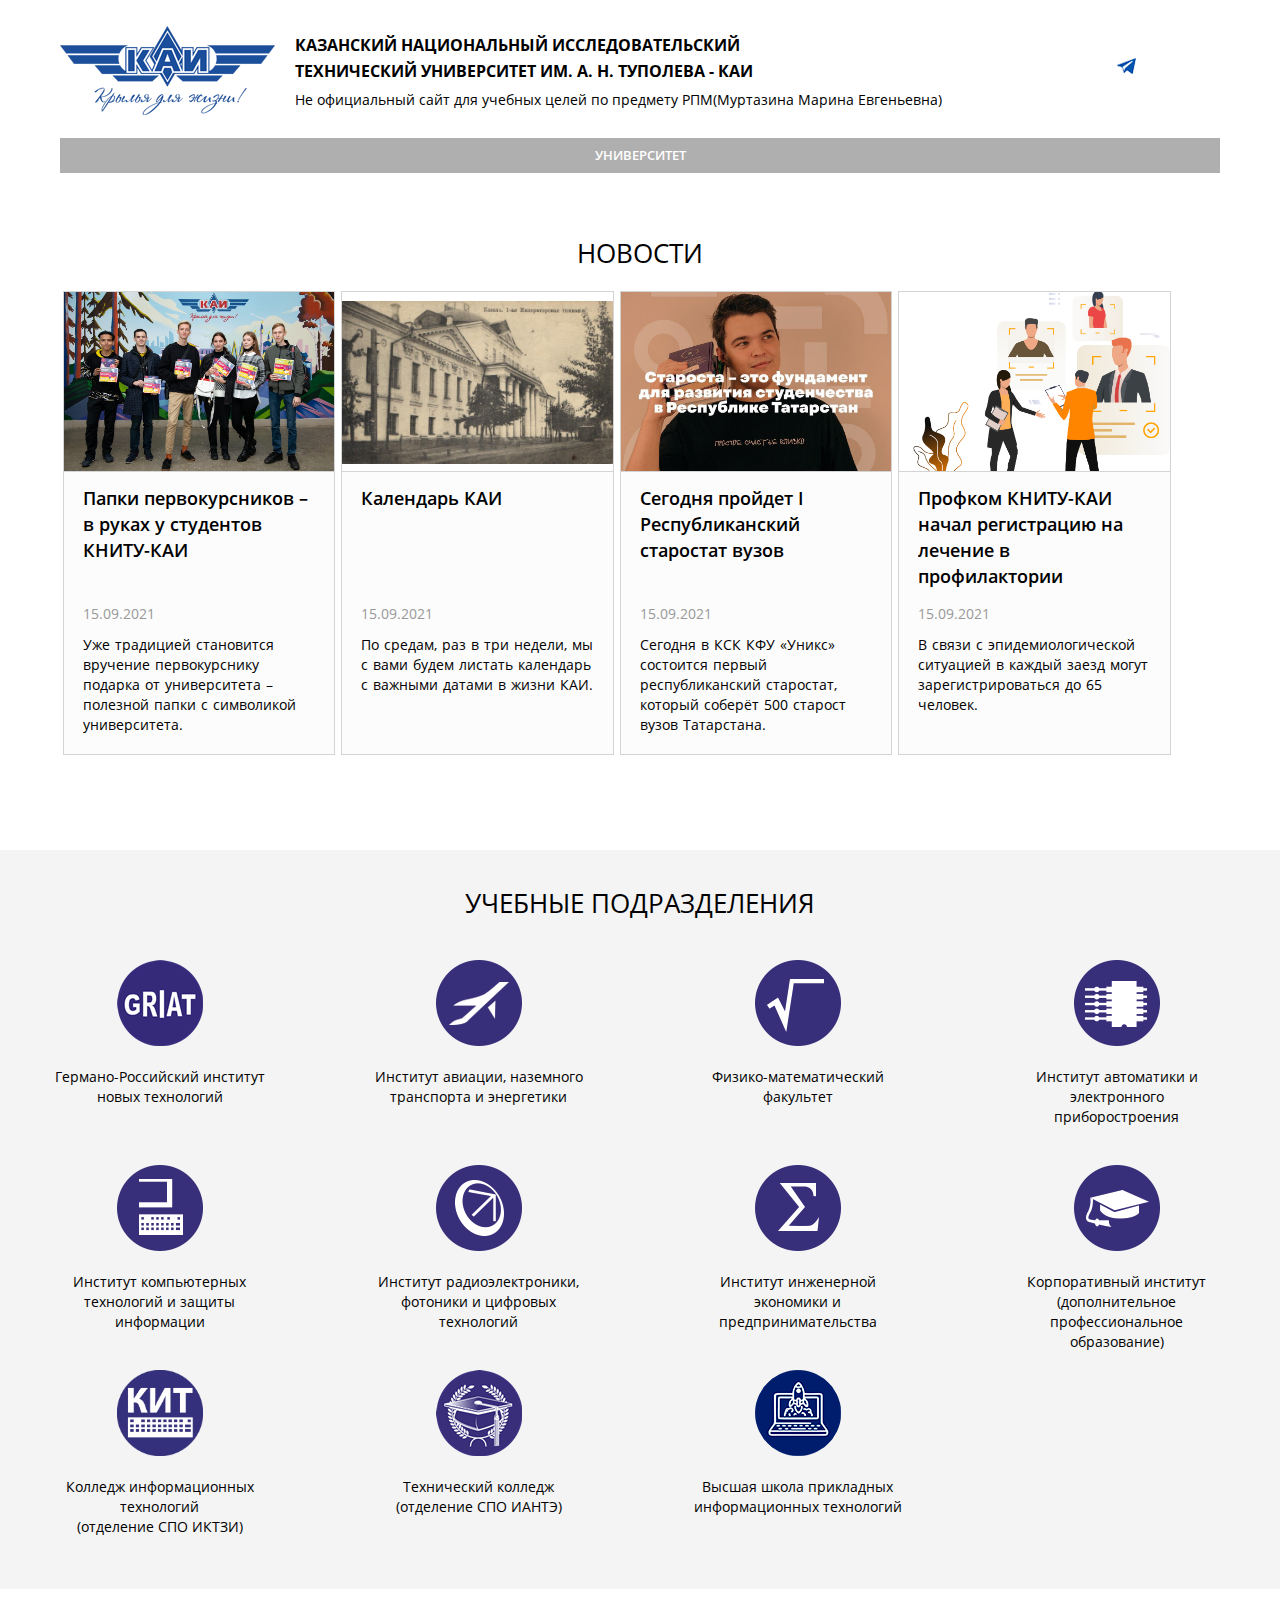
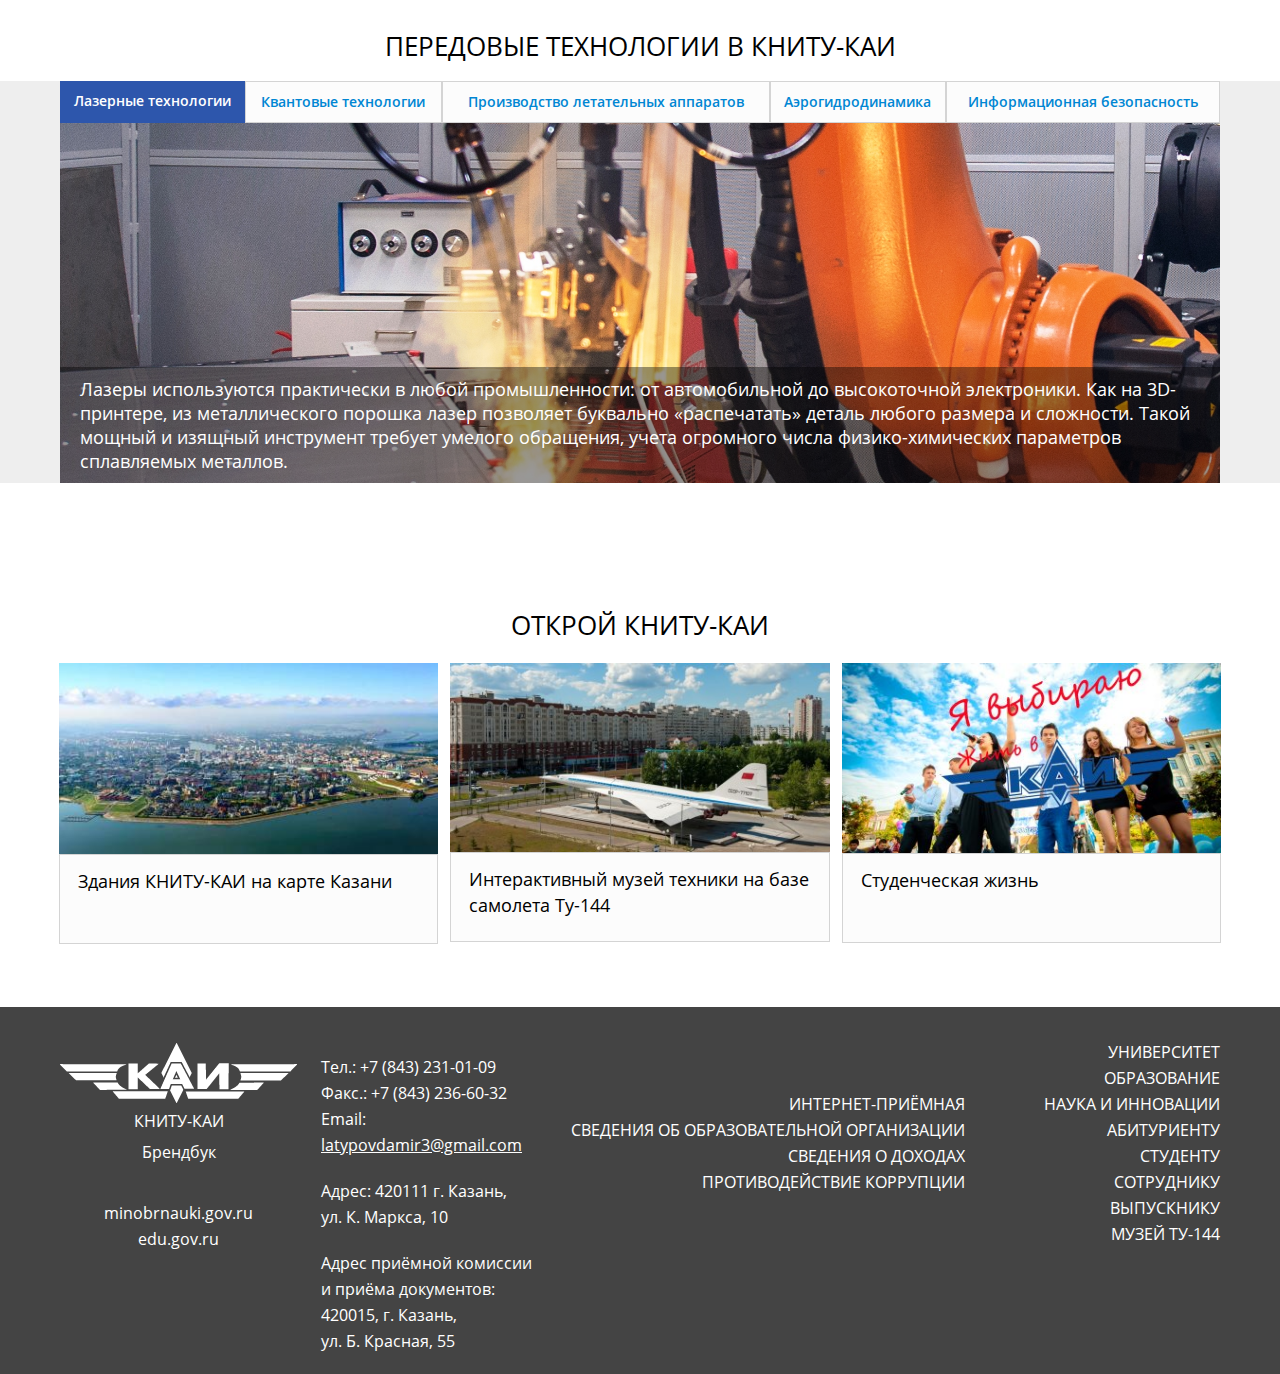
==== commit 609202db: "images" ====
--- a/index.html
+++ b/index.html
@@ -7,8 +7,6 @@
 
 <meta content="text/html; charset=UTF-8" http-equiv="content-type" />
 <link href="./kai-theme/images/favicon.ico" rel="Shortcut Icon" />
-
-	<link href="https&#x3a;&#x2f;&#x2f;kai&#x2e;ru" rel="canonical" />
 <link class="lfr-css-file" href="https&#x3a;&#x2f;&#x2f;kai&#x2e;ru&#x2f;kai-theme&#x2f;css&#x2f;aui&#x2e;css&#x3f;browserId&#x3d;other&#x26;themeId&#x3d;kaitheme_WAR_kaitheme&#x26;minifierType&#x3d;css&#x26;languageId&#x3d;ru_RU&#x26;b&#x3d;6202&#x26;t&#x3d;1631307236000" rel="stylesheet" type="text/css" />
 <script type="text/javascript">
 	// <![CDATA[
@@ -683,7 +681,7 @@
     		    	
     			<div class="item">
     				<div class="pic">
-    					    						<img src="../kai.ru/image/article@img_id=12132334&t=1631711496256.png" />
+    					    						<img src="./image/article@img_id=12132334&t=1631711496256.png" />
     					    				</div>
     				<div class="desc">
     					<p class="t1">
@@ -701,7 +699,7 @@
     		    	
     			<div class="item" >
     				<div class="pic">
-    					    						<img src="../kai.ru/image/article@img_id=12131925&t=1631697697725.png" />
+    					    						<img src="./image/article@img_id=12131925&t=1631697697725.png" />
     					    				</div>
     				<div class="desc">
     					<p class="t1">
@@ -719,7 +717,7 @@
     		    	
     			<div class="item" >
     				<div class="pic">
-    					    						<img src="../kai.ru/image/article@img_id=12131841&t=1631694981794.png" />
+    					    						<img src="./image/article@img_id=12131841&t=1631694981794.png" />
     					    				</div>
     				<div class="desc">
     					<p class="t1">
@@ -737,7 +735,7 @@
     		    	
     			<div class="item">
     				<div class="pic">
-    					    						<img src="../kai.ru/image/article@img_id=12131754&t=1631694498403.png" />
+    					    						<img src="./image/article@img_id=12131754&t=1631694498403.png" />
     					    				</div>
     				<div class="desc">
     					<p class="t1">
@@ -845,7 +843,7 @@
                                     <div class="item" style="display: inline-block; width: 299px;">
                         <a>
                             <div class="pic">
-                                <img src="../kai.ru/image/article@img_id=12005486&t=1620820465866" style="width: 86px; height: 86px;" />
+                                <img src="./image/article@img_id=12005486&t=1620820465866" style="width: 86px; height: 86px;" />
                             </div>
                             <div class="desc">
                                 <p>Германо-Российский институт новых технологий</p>
@@ -855,7 +853,7 @@
                                     <div class="item" style="display: inline-block; width: 299px;">
                         <a >
                             <div class="pic">
-                                <img src="../kai.ru/image/article@img_id=12005488&t=1620820465959" style="width: 86px; height: 86px;" />
+                                <img src="./image/article@img_id=12005488&t=1620820465959" style="width: 86px; height: 86px;" />
                             </div>
                             <div class="desc">
                                 <p>Институт авиации, наземного транспорта и энергетики</p>
@@ -865,7 +863,7 @@
                                     <div class="item" style="display: inline-block; width: 299px;">
                         <a >
                             <div class="pic">
-                                <img src="../kai.ru/image/article@img_id=12005490&t=1620820466071" style="width: 86px; height: 86px;" />
+                                <img src="./image/article@img_id=12005490&t=1620820466071" style="width: 86px; height: 86px;" />
                             </div>
                             <div class="desc">
                                 <p>Физико-математический факультет</p>
@@ -875,7 +873,7 @@
                                     <div class="item" style="display: inline-block; width: 299px;">
                         <a>
                             <div class="pic">
-                                <img src="../kai.ru/image/article@img_id=12005492&t=1620820466214" style="width: 86px; height: 86px;" />
+                                <img src="./image/article@img_id=12005492&t=1620820466214" style="width: 86px; height: 86px;" />
                             </div>
                             <div class="desc">
                                 <p>Институт автоматики и электронного приборостроения</p>
@@ -885,7 +883,7 @@
                                     <div class="item" style="display: inline-block; width: 299px;">
                         <a>
                             <div class="pic">
-                                <img src="../kai.ru/image/article@img_id=12005494&t=1620820466299" style="width: 86px; height: 86px;" />
+                                <img src="./image/article@img_id=12005494&t=1620820466299" style="width: 86px; height: 86px;" />
                             </div>
                             <div class="desc">
                                 <p>Институт компьютерных технологий и защиты информации</p>
@@ -895,7 +893,7 @@
                                     <div class="item" style="display: inline-block; width: 299px;">
                         <a>
                             <div class="pic">
-                                <img src="../kai.ru/image/article@img_id=12005496&t=1620820466377" style="width: 86px; height: 86px;" />
+                                <img src="./image/article@img_id=12005496&t=1620820466377" style="width: 86px; height: 86px;" />
                             </div>
                             <div class="desc">
                                 <p>Институт радиоэлектроники, фотоники и цифровых технологий</p>
@@ -905,7 +903,7 @@
                                     <div class="item" style="display: inline-block; width: 299px;">
                         <a>
                             <div class="pic">
-                                <img src="../kai.ru/image/article@img_id=12005498&t=1620820466454" style="width: 86px; height: 86px;" />
+                                <img src="./image/article@img_id=12005498&t=1620820466454" style="width: 86px; height: 86px;" />
                             </div>
                             <div class="desc">
                                 <p>Институт инженерной экономики и предпринимательства</p>
@@ -915,7 +913,7 @@
                                     <div class="item" style="display: inline-block; width: 299px;">
                         <a >
                             <div class="pic">
-                                <img src="../kai.ru/image/article@img_id=12005500&t=1620820466542" style="width: 86px; height: 86px;" />
+                                <img src="./image/article@img_id=12005500&t=1620820466542" style="width: 86px; height: 86px;" />
                             </div>
                             <div class="desc">
                                 <p>Корпоративный институт (дополнительное профессиональное образование)</p>
@@ -925,7 +923,7 @@
                                     <div class="item" style="display: inline-block; width: 299px;">
                         <a >
                             <div class="pic">
-                                <img src="../kai.ru/image/article@img_id=12005502&t=1620820466645" style="width: 86px; height: 86px;" />
+                                <img src="./image/article@img_id=12005502&t=1620820466645" style="width: 86px; height: 86px;" />
                             </div>
                             <div class="desc">
                                 <p>Колледж информационных технологий<br/>(отделение СПО ИКТЗИ)</p>
@@ -935,7 +933,7 @@
                                     <div class="item" style="display: inline-block; width: 299px;">
                         <a >
                             <div class="pic">
-                                <img src="../kai.ru/image/article@img_id=12005505&t=1620820470486" style="width: 86px; height: 86px;" />
+                                <img src="./image/article@img_id=12005505&t=1620820470486" style="width: 86px; height: 86px;" />
                             </div>
                             <div class="desc">
                                 <p>Технический колледж<br/>(отделение СПО ИАНТЭ)</p>
@@ -945,7 +943,7 @@
                                     <div class="item" style="display: inline-block; width: 299px;">
                         <a">
                             <div class="pic">
-                                <img src="../kai.ru/image/article@img_id=12005508&t=1620820470521" style="width: 86px; height: 86px;" />
+                                <img src="./image/article@img_id=12005508&t=1620820470521" style="width: 86px; height: 86px;" />
                             </div>
                             <div class="desc">
                                 <p>Высшая школа прикладных<br/> информационных технологий</p>
@@ -1156,13 +1154,7 @@
 <section class="portlet kai-article" id="portlet_56_INSTANCE_DXP8E08yQlWA">
 	<header class="portlet-topper">
 		<h1 class="portlet-title">
-		<span class=""
-			
-				onmouseover="Liferay.Portal.ToolTip.show(this, 'Отображение\x20сетевого\x20контента')"
-			
-		>/kai.ru/kai-theme/images/spacer.png"  alt="" style="background-image: url('./sprite/html/icons/_sprite.png'); background-position: 50% -496px; background-repeat: no-repeat; height: 16px; width: 16px;" />
-			<span class="taglib-text hide-accessible">Отображение сетевого контента</span>
-		</span>
+		
  <span class="portlet-title-text">Отображение сетевого контента</span>
 		</h1>
 	</header>
